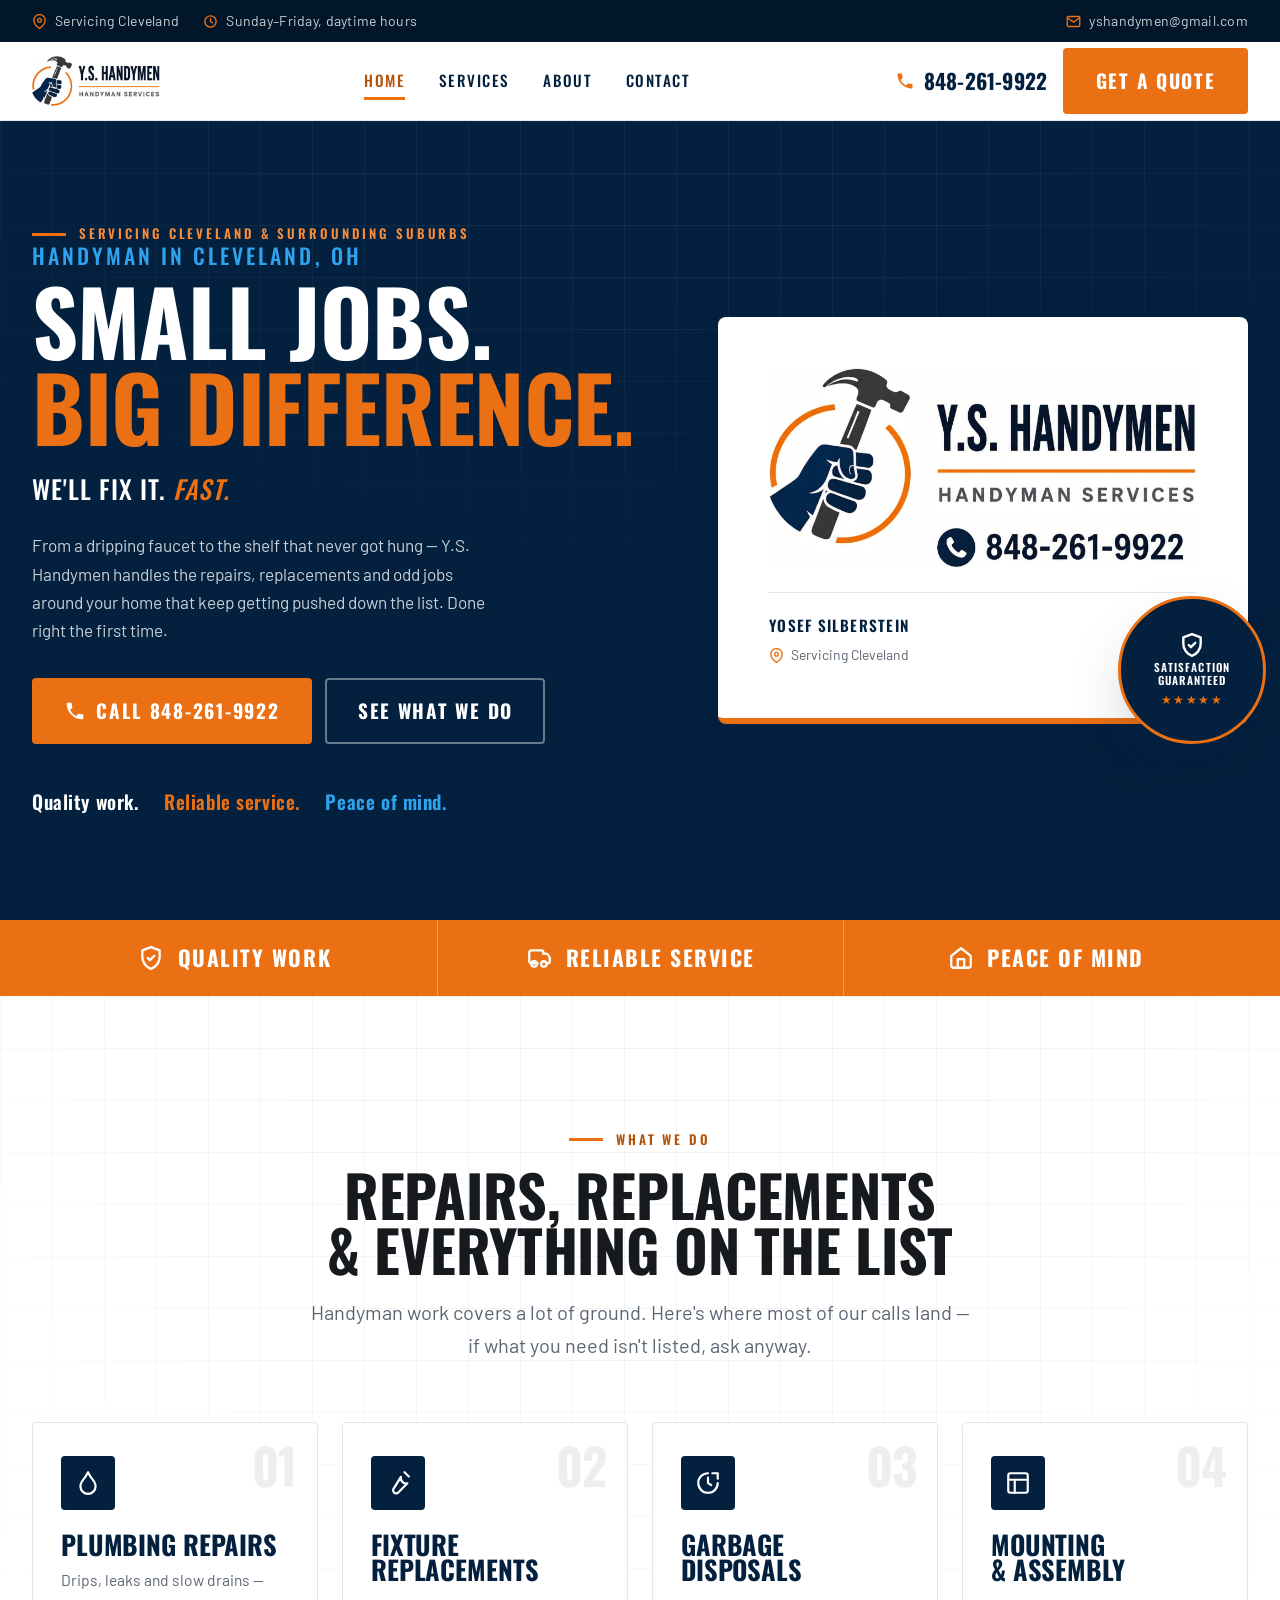
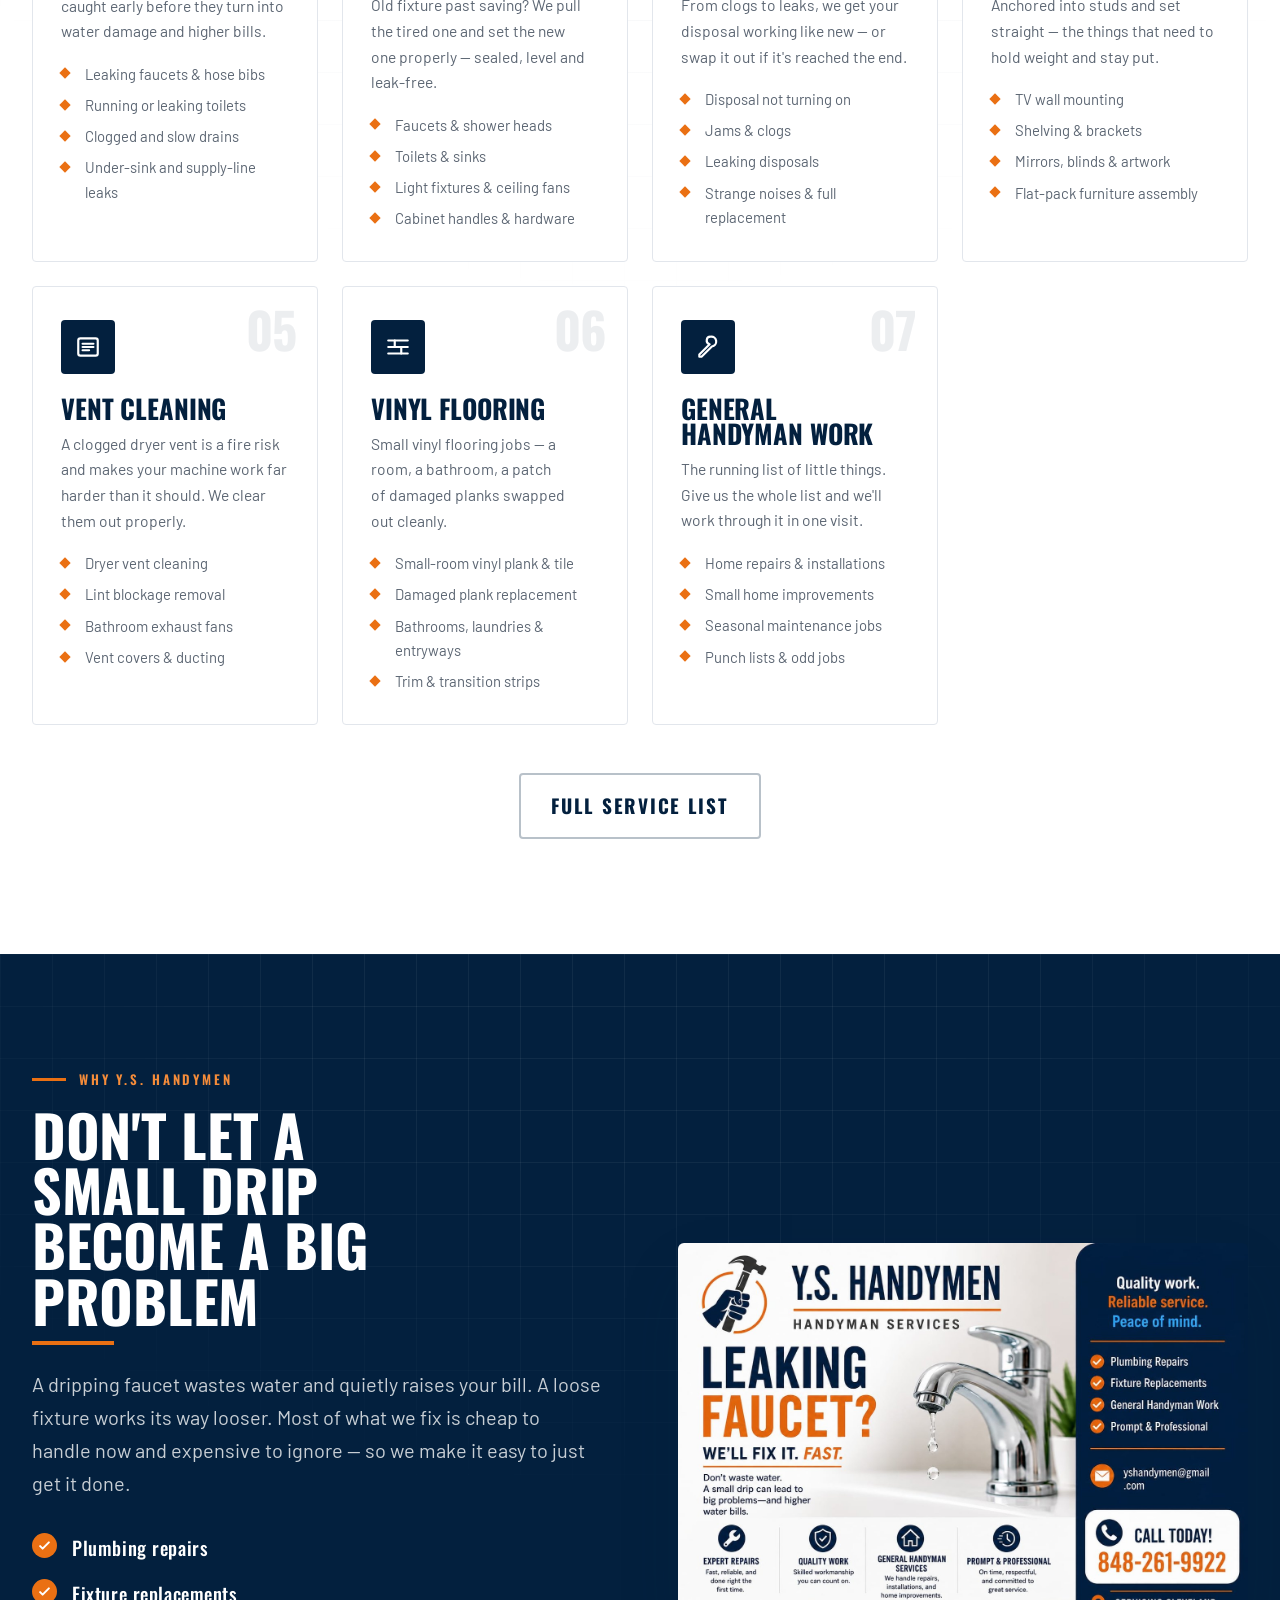
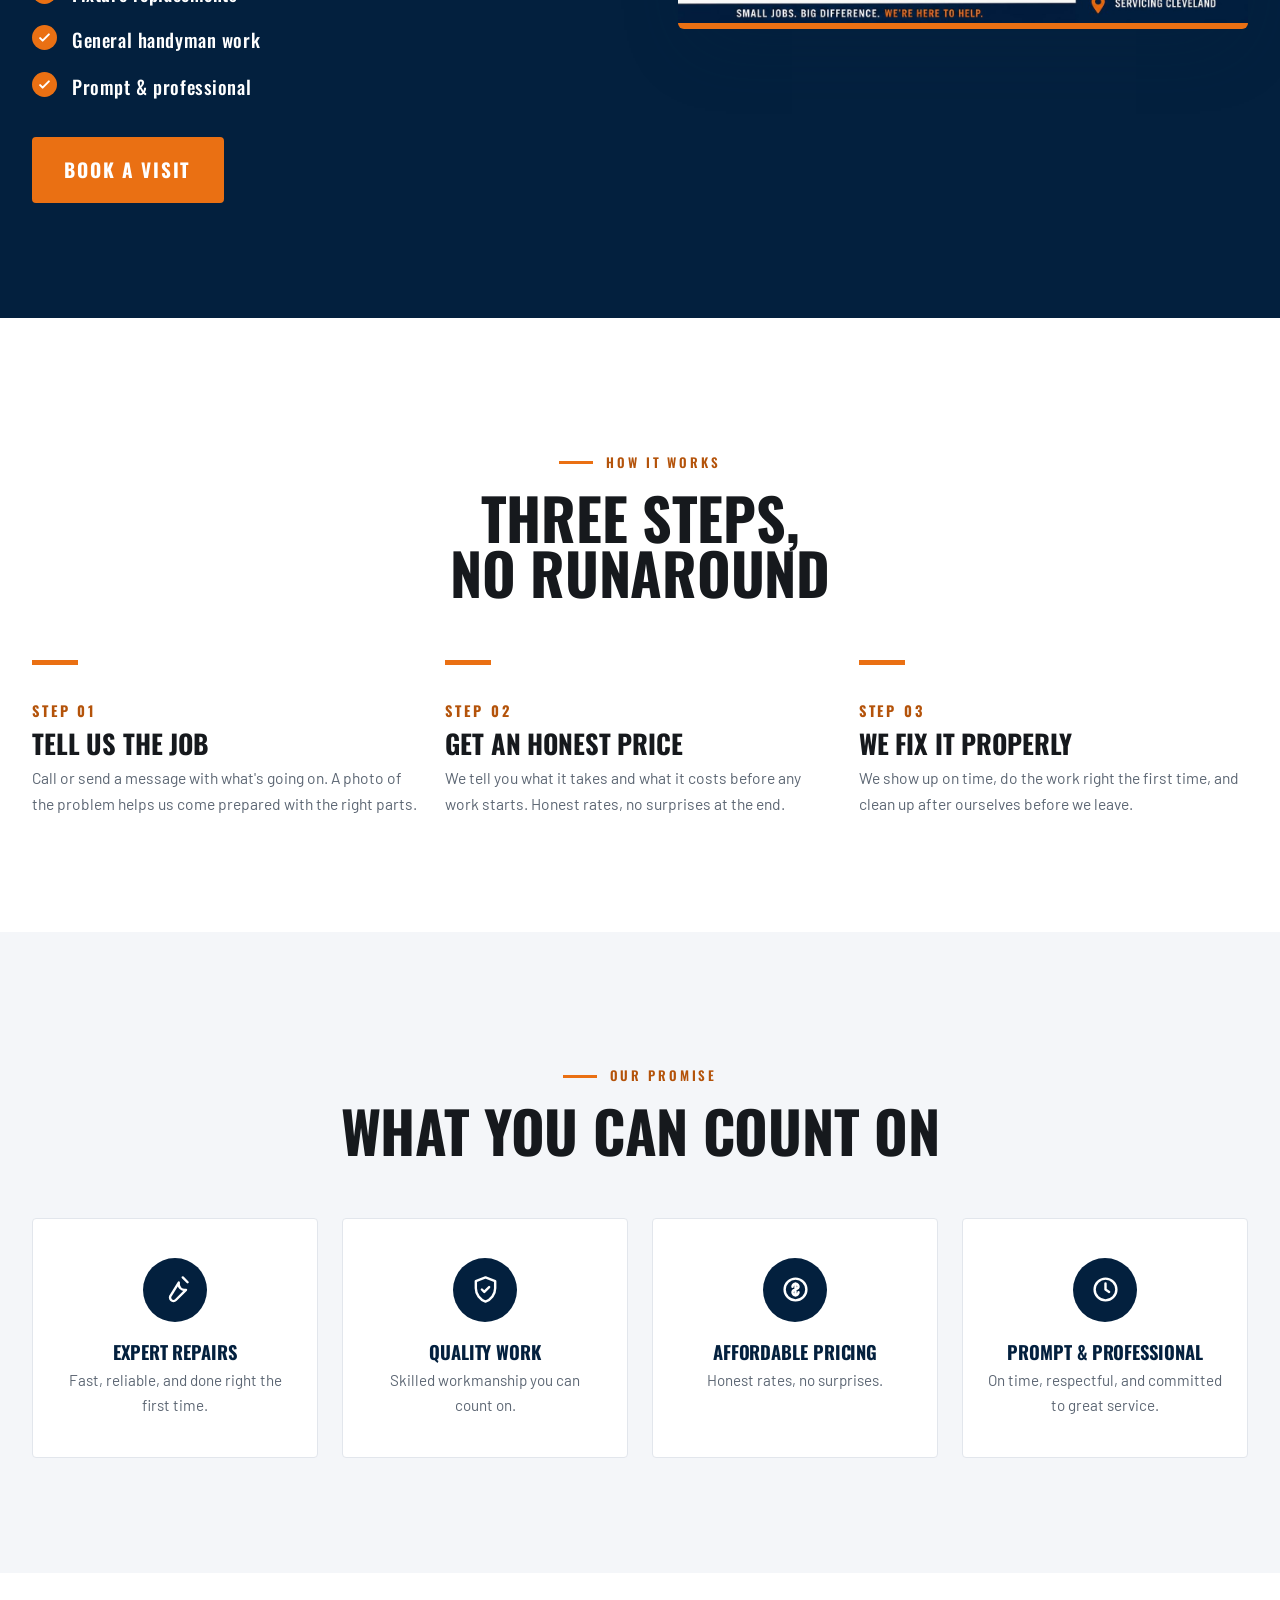
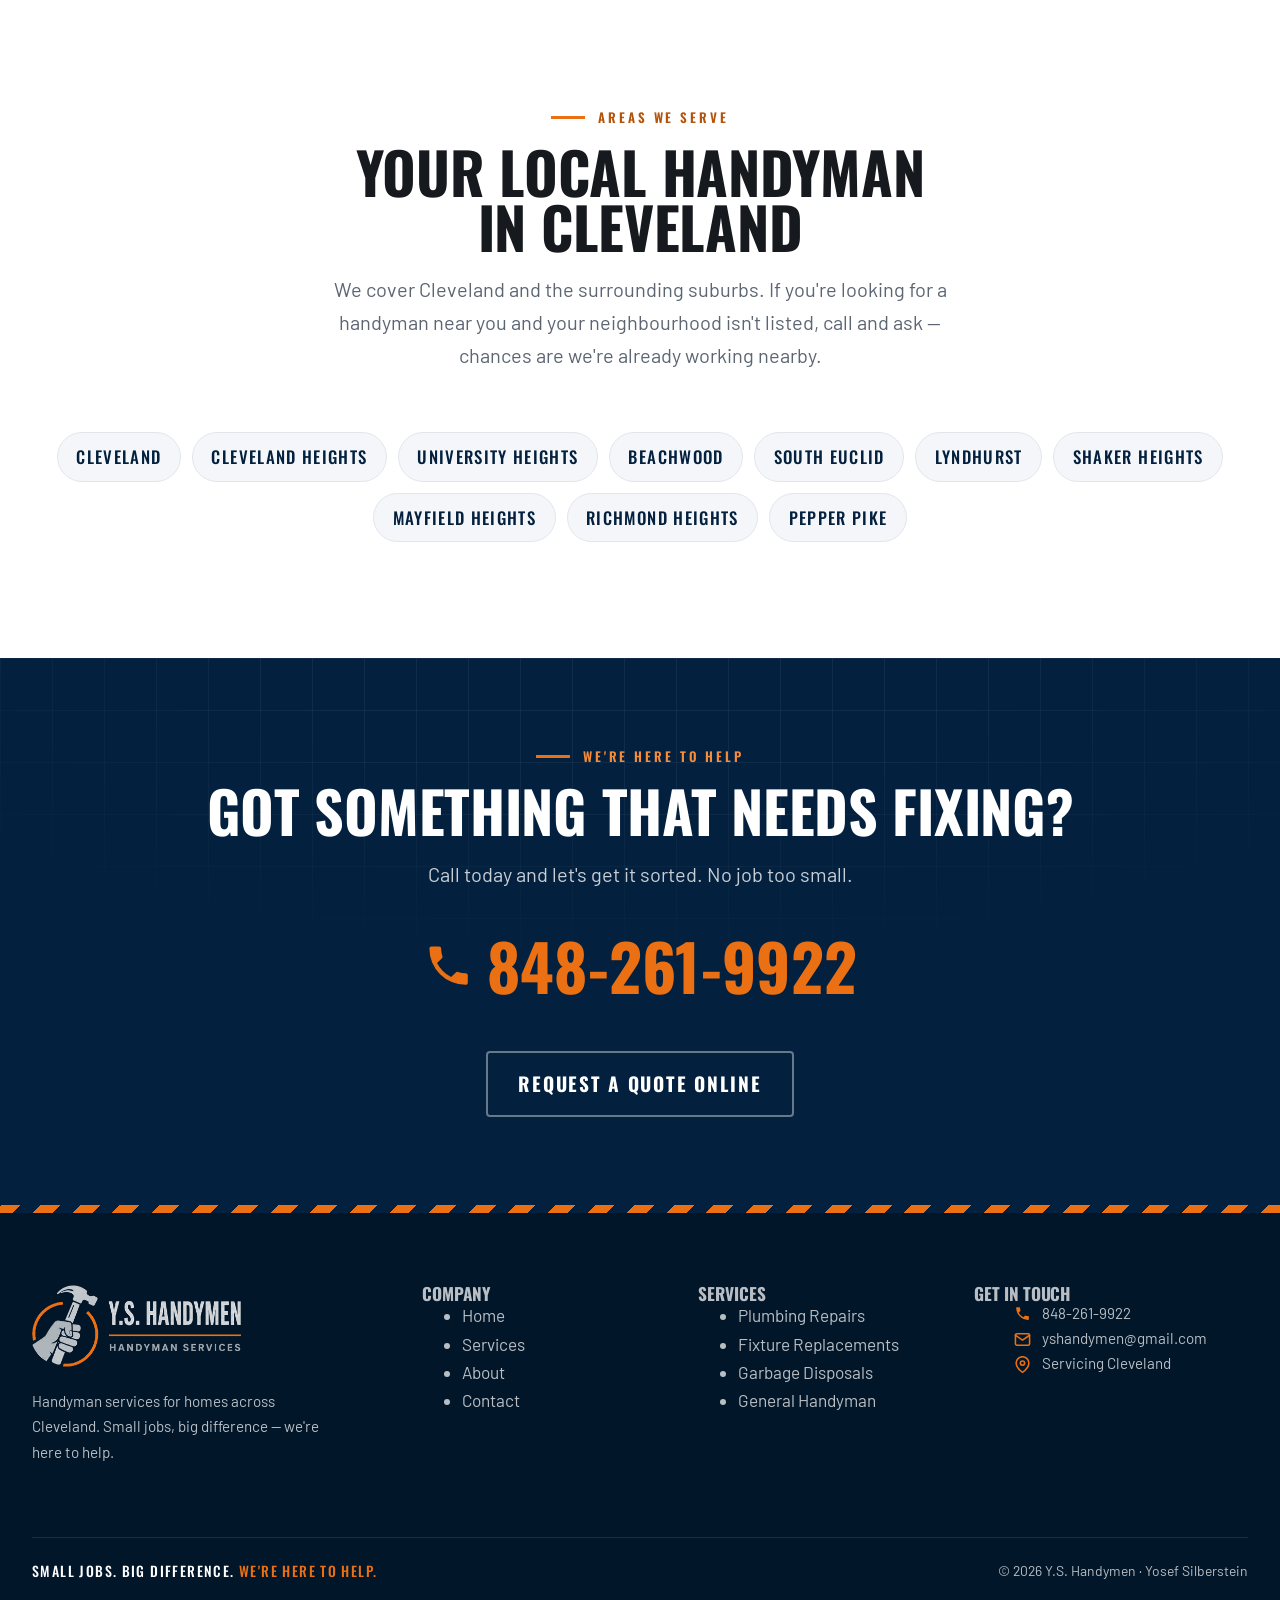
==== index.html @ 16a69f92 "Fix contrast and overflow bugs, add SEO, rework services Three rendering bugs were shipping. The her" ====
<!DOCTYPE html>
<html lang="en">
<head>
<meta charset="utf-8">
<meta name="viewport" content="width=device-width, initial-scale=1">
<title>Handyman in Cleveland, OH | Y.S. Handymen — Call 848-261-9922</title>
<meta name="description" content="Reliable handyman in Cleveland, OH. Plumbing repairs, fixture replacements, garbage disposals, vent cleaning and vinyl flooring. Small jobs welcome — call 848-261-9922 for an honest quote.">
<meta name="keywords" content="handyman Cleveland, handyman near me, Cleveland handyman services, plumbing repair Cleveland, dryer vent cleaning Cleveland, vinyl flooring Cleveland, garbage disposal repair Cleveland, home repairs Cleveland OH">
<meta name="author" content="Y.S. Handymen">
<meta name="robots" content="index, follow, max-image-preview:large">
<meta name="theme-color" content="#03203E">

<meta name="geo.region" content="US-OH">
<meta name="geo.placename" content="Cleveland, OH">
<meta name="geo.position" content="41.4993;-81.6944">
<meta name="ICBM" content="41.4993, -81.6944">

<link rel="canonical" href="https://yshandyman.pages.dev/">
<link rel="icon" href="assets/favicon-64.png" sizes="64x64">
<link rel="apple-touch-icon" href="assets/favicon.png">

<meta property="og:type" content="website">
<meta property="og:site_name" content="Y.S. Handymen">
<meta property="og:locale" content="en_US">
<meta property="og:url" content="https://yshandyman.pages.dev/">
<meta property="og:title" content="Handyman in Cleveland, OH — Y.S. Handymen">
<meta property="og:description" content="Reliable handyman in Cleveland, OH. Plumbing repairs, fixture replacements, garbage disposals, vent cleaning and vinyl flooring. Small jobs welcome — call 848-261-9922 for an honest quote.">
<meta property="og:image" content="https://yshandyman.pages.dev/assets/logo.png">
<meta name="twitter:card" content="summary_large_image">
<meta name="twitter:title" content="Handyman in Cleveland, OH — Y.S. Handymen">
<meta name="twitter:description" content="Reliable handyman in Cleveland, OH. Plumbing repairs, fixture replacements, garbage disposals, vent cleaning and vinyl flooring. Small jobs welcome — call 848-261-9922 for an honest quote.">
<meta name="twitter:image" content="https://yshandyman.pages.dev/assets/logo.png">

<link rel="preconnect" href="https://fonts.googleapis.com">
<link rel="preconnect" href="https://fonts.gstatic.com" crossorigin>
<link href="https://fonts.googleapis.com/css2?family=Oswald:wght@400;500;600;700&family=Barlow:ital,wght@0,400;0,500;0,600;1,400&display=swap" rel="stylesheet">
<link rel="stylesheet" href="css/styles.css">

<script type="application/ld+json">
{
  "@context": "https://schema.org",
  "@graph": [
    {
      "@type": [
        "HomeAndConstructionBusiness",
        "LocalBusiness"
      ],
      "@id": "https://yshandyman.pages.dev/#business",
      "name": "Y.S. Handymen",
      "alternateName": "YS Handymen",
      "description": "Handyman services in Cleveland, OH. Plumbing repairs, fixture replacements, garbage disposals, vent cleaning, vinyl flooring and general home repairs.",
      "url": "https://yshandyman.pages.dev/",
      "telephone": "+1-848-261-9922",
      "email": "yshandymen@gmail.com",
      "image": "https://yshandyman.pages.dev/assets/logo.png",
      "logo": "https://yshandyman.pages.dev/assets/logo.png",
      "priceRange": "$$",
      "slogan": "Quality work. Reliable service. Peace of mind.",
      "founder": {
        "@type": "Person",
        "name": "Yosef Silberstein"
      },
      "address": {
        "@type": "PostalAddress",
        "addressLocality": "Cleveland",
        "addressRegion": "OH",
        "addressCountry": "US"
      },
      "geo": {
        "@type": "GeoCoordinates",
        "latitude": "41.4993",
        "longitude": "-81.6944"
      },
      "areaServed": [
        {
          "@type": "City",
          "name": "Cleveland"
        },
        {
          "@type": "City",
          "name": "Cleveland Heights"
        },
        {
          "@type": "City",
          "name": "University Heights"
        },
        {
          "@type": "City",
          "name": "Beachwood"
        },
        {
          "@type": "City",
          "name": "South Euclid"
        },
        {
          "@type": "City",
          "name": "Lyndhurst"
        },
        {
          "@type": "City",
          "name": "Shaker Heights"
        },
        {
          "@type": "City",
          "name": "Mayfield Heights"
        },
        {
          "@type": "City",
          "name": "Richmond Heights"
        },
        {
          "@type": "City",
          "name": "Pepper Pike"
        }
      ],
      "knowsAbout": [
        "Plumbing Repairs",
        "Fixture Replacements",
        "Garbage Disposal Repair",
        "Mounting & Assembly",
        "Vent Cleaning",
        "Vinyl Flooring",
        "General Handyman Work"
      ],
      "openingHoursSpecification": [
        {
          "@type": "OpeningHoursSpecification",
          "dayOfWeek": [
            "Sunday",
            "Monday",
            "Tuesday",
            "Wednesday",
            "Thursday",
            "Friday"
          ],
          "opens": "08:00",
          "closes": "17:00"
        }
      ],
      "hasOfferCatalog": {
        "@type": "OfferCatalog",
        "name": "Handyman Services",
        "itemListElement": [
          {
            "@type": "Offer",
            "itemOffered": {
              "@type": "Service",
              "name": "Plumbing Repairs",
              "description": "Leaking faucets, hose bibs, running toilets, clogged drains and supply-line leaks.",
              "serviceType": "Plumbing Repairs",
              "provider": {
                "@id": "https://yshandyman.pages.dev/#business"
              },
              "areaServed": {
                "@type": "City",
                "name": "Cleveland"
              }
            }
          },
          {
            "@type": "Offer",
            "itemOffered": {
              "@type": "Service",
              "name": "Fixture Replacements",
              "description": "Faucets, shower heads, toilets, sinks, light fixtures and ceiling fans.",
              "serviceType": "Fixture Replacements",
              "provider": {
                "@id": "https://yshandyman.pages.dev/#business"
              },
              "areaServed": {
                "@type": "City",
                "name": "Cleveland"
              }
            }
          },
          {
            "@type": "Offer",
            "itemOffered": {
              "@type": "Service",
              "name": "Garbage Disposal Repair",
              "description": "Jams, clogs, leaks, disposals not turning on, and full replacement.",
              "serviceType": "Garbage Disposal Repair",
              "provider": {
                "@id": "https://yshandyman.pages.dev/#business"
              },
              "areaServed": {
                "@type": "City",
                "name": "Cleveland"
              }
            }
          },
          {
            "@type": "Offer",
            "itemOffered": {
              "@type": "Service",
              "name": "Mounting & Assembly",
              "description": "TV wall mounting, shelving, mirrors, blinds and flat-pack furniture assembly.",
              "serviceType": "Mounting & Assembly",
              "provider": {
                "@id": "https://yshandyman.pages.dev/#business"
              },
              "areaServed": {
                "@type": "City",
                "name": "Cleveland"
              }
            }
          },
          {
            "@type": "Offer",
            "itemOffered": {
              "@type": "Service",
              "name": "Vent Cleaning",
              "description": "Dryer vent cleaning, lint blockage removal and bathroom exhaust fans.",
              "serviceType": "Vent Cleaning",
              "provider": {
                "@id": "https://yshandyman.pages.dev/#business"
              },
              "areaServed": {
                "@type": "City",
                "name": "Cleveland"
              }
            }
          },
          {
            "@type": "Offer",
            "itemOffered": {
              "@type": "Service",
              "name": "Vinyl Flooring",
              "description": "Small-room vinyl plank and tile, damaged plank replacement, trim and transitions.",
              "serviceType": "Vinyl Flooring",
              "provider": {
                "@id": "https://yshandyman.pages.dev/#business"
              },
              "areaServed": {
                "@type": "City",
                "name": "Cleveland"
              }
            }
          },
          {
            "@type": "Offer",
            "itemOffered": {
              "@type": "Service",
              "name": "General Handyman Work",
              "description": "Home repairs, installations, small improvements and seasonal maintenance.",
              "serviceType": "General Handyman Work",
              "provider": {
                "@id": "https://yshandyman.pages.dev/#business"
              },
              "areaServed": {
                "@type": "City",
                "name": "Cleveland"
              }
            }
          }
        ]
      }
    },
    {
      "@type": "WebSite",
      "@id": "https://yshandyman.pages.dev/#website",
      "url": "https://yshandyman.pages.dev/",
      "name": "Y.S. Handymen",
      "publisher": {
        "@id": "https://yshandyman.pages.dev/#business"
      }
    },
    {
      "@type": "WebPage",
      "@id": "https://yshandyman.pages.dev/#webpage",
      "url": "https://yshandyman.pages.dev/",
      "name": "Handyman in Cleveland, OH | Y.S. Handymen",
      "isPartOf": {
        "@id": "https://yshandyman.pages.dev/#website"
      },
      "about": {
        "@id": "https://yshandyman.pages.dev/#business"
      }
    }
  ]
}
</script>
</head>
<body>

<!-- ============================================ top bar -->
<div class="topbar">
  <div class="shell topbar__in">
    <div class="topbar__set">
      <span class="topbar__item">
        <svg viewBox="0 0 24 24" fill="none" stroke="currentColor" stroke-width="2.2" stroke-linecap="round" stroke-linejoin="round"><path d="M21 10c0 7-9 13-9 13s-9-6-9-13a9 9 0 0 1 18 0Z"/><circle cx="12" cy="10" r="3"/></svg>
        Servicing Cleveland
      </span>
      <span class="topbar__item topbar__set--meta">
        <svg viewBox="0 0 24 24" fill="none" stroke="currentColor" stroke-width="2.2" stroke-linecap="round" stroke-linejoin="round"><circle cx="12" cy="12" r="9"/><path d="M12 7v5l3 2"/></svg>
        Sunday–Friday, daytime hours
      </span>
    </div>
    <div class="topbar__set">
      <a class="topbar__item" href="mailto:yshandymen@gmail.com">
        <svg viewBox="0 0 24 24" fill="none" stroke="currentColor" stroke-width="2.2" stroke-linecap="round" stroke-linejoin="round"><rect x="2" y="4" width="20" height="16" rx="2"/><path d="m22 6-10 7L2 6"/></svg>
        yshandymen@gmail.com
      </a>
    </div>
  </div>
</div>

<!-- ============================================ header -->
<header class="site-header">
  <div class="shell nav">
    <a class="brand" href="index.html" aria-label="Y.S. Handymen — home">
      <img src="assets/logo-compact.png" alt="Y.S. Handymen — Handyman Services" width="816" height="320">
    </a>

    <nav class="nav__links" aria-label="Main">
      <a class="nav__link" href="index.html" aria-current="page">Home</a>
      <a class="nav__link" href="services.html">Services</a>
      <a class="nav__link" href="about.html">About</a>
      <a class="nav__link" href="contact.html">Contact</a>
    </nav>

    <div class="nav__cta">
      <a class="nav__phone" href="tel:+18482619922">
        <svg viewBox="0 0 24 24" fill="currentColor"><path d="M6.6 10.8a15.1 15.1 0 0 0 6.6 6.6l2.2-2.2c.3-.3.7-.4 1-.2 1.2.4 2.4.6 3.6.6.6 0 1 .4 1 1V20c0 .6-.4 1-1 1A17 17 0 0 1 3 4c0-.6.4-1 1-1h3.5c.6 0 1 .4 1 1 0 1.3.2 2.5.6 3.6.1.4 0 .8-.2 1l-2.3 2.2Z"/></svg>
        848-261-9922
      </a>
      <a class="btn" href="contact.html">Get a Quote</a>
      <button class="burger" aria-label="Open menu" aria-expanded="false" aria-controls="drawer">
        <span></span><span></span><span></span>
      </button>
    </div>
  </div>
</header>

<div class="scrim"></div>
<nav class="drawer" id="drawer" aria-label="Mobile">
  <a href="index.html" aria-current="page">Home</a>
  <a href="services.html">Services</a>
  <a href="about.html">About</a>
  <a href="contact.html">Contact</a>
  <a class="btn" href="tel:+18482619922">Call 848-261-9922</a>
</nav>

<main>

<!-- ============================================ hero -->
<section class="hero blueprint">
  <div class="shell hero__in">
    <div>
      <p class="eyebrow anim a1">Servicing Cleveland &amp; Surrounding Suburbs</p>
      <h1 class="anim a2">
        <span class="hero__kicker">Handyman in Cleveland, OH</span>
        Small jobs.
        <span class="accent">Big difference.</span>
      </h1>
      <p class="hero__sub anim a3">We'll fix it. <em>Fast.</em></p>
      <p class="hero__lede anim a4">
        From a dripping faucet to the shelf that never got hung — Y.S. Handymen handles
        the repairs, replacements and odd jobs around your home that keep getting pushed
        down the list. Done right the first time.
      </p>

      <div class="btn-row anim a5">
        <a class="btn" href="tel:+18482619922">
          <svg viewBox="0 0 24 24" fill="currentColor"><path d="M6.6 10.8a15.1 15.1 0 0 0 6.6 6.6l2.2-2.2c.3-.3.7-.4 1-.2 1.2.4 2.4.6 3.6.6.6 0 1 .4 1 1V20c0 .6-.4 1-1 1A17 17 0 0 1 3 4c0-.6.4-1 1-1h3.5c.6 0 1 .4 1 1 0 1.3.2 2.5.6 3.6.1.4 0 .8-.2 1l-2.3 2.2Z"/></svg>
          Call 848-261-9922
        </a>
        <a class="btn btn--ghost" href="services.html">See What We Do</a>
      </div>

      <div class="triad anim a6">
        <span>Quality work.</span>
        <span>Reliable service.</span>
        <span>Peace of mind.</span>
      </div>
    </div>

    <div class="hero__media anim a3">
      <div class="hero__plate">
        <img src="assets/logo.png" alt="Y.S. Handymen logo — a hand gripping a hammer" width="1551" height="726">
        <div class="plate-caption">
          <span class="who">Yosef Silberstein</span>
          <span class="where">
            <svg viewBox="0 0 24 24" fill="none" stroke="currentColor" stroke-width="2.2" stroke-linecap="round" stroke-linejoin="round"><path d="M21 10c0 7-9 13-9 13s-9-6-9-13a9 9 0 0 1 18 0Z"/><circle cx="12" cy="10" r="3"/></svg>
            Servicing Cleveland
          </span>
        </div>
        <div class="badge-guarantee">
          <svg viewBox="0 0 24 24" fill="none" stroke="currentColor" stroke-width="2.2" stroke-linecap="round" stroke-linejoin="round"><path d="M12 2 4 5v6c0 5 3.4 9.4 8 11 4.6-1.6 8-6 8-11V5l-8-3Z"/><path d="m9 12 2 2 4-4"/></svg>
          <b>Satisfaction<br>Guaranteed</b>
          <span class="stars">★★★★★</span>
        </div>
      </div>
    </div>
  </div>
</section>

<!-- ============================================ trust strip -->
<section class="trust">
  <div class="shell trust__in">
    <div class="trust__item">
      <svg viewBox="0 0 24 24" fill="none" stroke="currentColor" stroke-width="2.1" stroke-linecap="round" stroke-linejoin="round"><path d="M12 2 4 5v6c0 5 3.4 9.4 8 11 4.6-1.6 8-6 8-11V5l-8-3Z"/><path d="m9 12 2 2 4-4"/></svg>
      <b>Quality Work</b>
    </div>
    <div class="trust__item">
      <svg viewBox="0 0 24 24" fill="none" stroke="currentColor" stroke-width="2.1" stroke-linecap="round" stroke-linejoin="round"><path d="M11 17H5a2 2 0 0 1-2-2V7a2 2 0 0 1 2-2h9a2 2 0 0 1 2 2v1"/><path d="M16 8h2.6a2 2 0 0 1 1.7 1l1.4 2.3a2 2 0 0 1 .3 1V15a2 2 0 0 1-2 2h-1"/><circle cx="7.5" cy="17.5" r="2.5"/><circle cx="16.5" cy="17.5" r="2.5"/></svg>
      <b>Reliable Service</b>
    </div>
    <div class="trust__item">
      <svg viewBox="0 0 24 24" fill="none" stroke="currentColor" stroke-width="2.1" stroke-linecap="round" stroke-linejoin="round"><path d="m3 10 9-7 9 7v9a2 2 0 0 1-2 2H5a2 2 0 0 1-2-2Z"/><path d="M9 21v-8h6v8"/></svg>
      <b>Peace of Mind</b>
    </div>
  </div>
</section>

<!-- ============================================ services -->
<section class="section blueprint blueprint--light">
  <div class="shell">
    <div class="sec-head center reveal">
      <p class="eyebrow eyebrow--center">What We Do</p>
      <h2>Repairs, replacements<br>&amp; everything on the list</h2>
      <p class="lead">
        Handyman work covers a lot of ground. Here's where most of our calls land —
        if what you need isn't listed, ask anyway.
      </p>
    </div>

    <div class="grid-svc">
      <article class="svc reveal">
        <span class="svc__num">01</span>
        <div class="svc__ico">
          <svg viewBox="0 0 24 24" fill="none" stroke="currentColor" stroke-width="2" stroke-linecap="round" stroke-linejoin="round"><path d="M12 22a7 7 0 0 0 7-7c0-2-1-3.9-3-6.5S12.5 3 12 2c-.5 1-2 3.9-4 6.5S5 13 5 15a7 7 0 0 0 7 7Z"/></svg>
        </div>
        <h3>Plumbing Repairs</h3>
        <p>Drips, leaks and slow drains — caught early before they turn into water damage and higher bills.</p>
        <ul class="svc__list">
          <li>Leaking faucets &amp; hose bibs</li>
          <li>Running or leaking toilets</li>
          <li>Clogged and slow drains</li>
          <li>Under-sink and supply-line leaks</li>
        </ul>
      </article>

      <article class="svc reveal d1">
        <span class="svc__num">02</span>
        <div class="svc__ico">
          <svg viewBox="0 0 24 24" fill="none" stroke="currentColor" stroke-width="2" stroke-linecap="round" stroke-linejoin="round"><path d="M14.7 6.3a5 5 0 0 0 6 6l-8.4 8.4a2.8 2.8 0 0 1-4-4Z"/><path d="m18 2 4 4"/></svg>
        </div>
        <h3>Fixture Replacements</h3>
        <p>Old fixture past saving? We pull the tired one and set the new one properly — sealed, level and leak-free.</p>
        <ul class="svc__list">
          <li>Faucets &amp; shower heads</li>
          <li>Toilets &amp; sinks</li>
          <li>Light fixtures &amp; ceiling fans</li>
          <li>Cabinet handles &amp; hardware</li>
        </ul>
      </article>

      <article class="svc reveal d2">
        <span class="svc__num">03</span>
        <div class="svc__ico">
          <svg viewBox="0 0 24 24" fill="none" stroke="currentColor" stroke-width="2" stroke-linecap="round" stroke-linejoin="round"><path d="M12 3a9 9 0 1 0 9 9"/><path d="M12 7v5l3 2"/><path d="M16 3h5v5"/></svg>
        </div>
        <h3>Garbage Disposals</h3>
        <p>From clogs to leaks, we get your disposal working like new — or swap it out if it's reached the end.</p>
        <ul class="svc__list">
          <li>Disposal not turning on</li>
          <li>Jams &amp; clogs</li>
          <li>Leaking disposals</li>
          <li>Strange noises &amp; full replacement</li>
        </ul>
      </article>

      <article class="svc reveal d1">
        <span class="svc__num">04</span>
        <div class="svc__ico">
          <svg viewBox="0 0 24 24" fill="none" stroke="currentColor" stroke-width="2" stroke-linecap="round" stroke-linejoin="round"><rect x="3" y="3" width="18" height="18" rx="2"/><path d="M3 9h18M9 21V9"/></svg>
        </div>
        <h3>Mounting &amp; Assembly</h3>
        <p>Anchored into studs and set straight — the things that need to hold weight and stay put.</p>
        <ul class="svc__list">
          <li>TV wall mounting</li>
          <li>Shelving &amp; brackets</li>
          <li>Mirrors, blinds &amp; artwork</li>
          <li>Flat-pack furniture assembly</li>
        </ul>
      </article>

      <article class="svc reveal">
        <span class="svc__num">05</span>
        <div class="svc__ico">
          <svg viewBox="0 0 24 24" fill="none" stroke="currentColor" stroke-width="2" stroke-linecap="round" stroke-linejoin="round"><rect x="3" y="4" width="18" height="16" rx="2"/><path d="M7 9h10M7 12h10M7 15h6"/></svg>
        </div>
        <h3>Vent Cleaning</h3>
        <p>A clogged dryer vent is a fire risk and makes your machine work far harder than it should. We clear them out properly.</p>
        <ul class="svc__list">
          <li>Dryer vent cleaning</li>
          <li>Lint blockage removal</li>
          <li>Bathroom exhaust fans</li>
          <li>Vent covers &amp; ducting</li>
        </ul>
      </article>

      <article class="svc reveal">
        <span class="svc__num">06</span>
        <div class="svc__ico">
          <svg viewBox="0 0 24 24" fill="none" stroke="currentColor" stroke-width="2" stroke-linecap="round" stroke-linejoin="round"><path d="M3 6h18M3 12h18M3 18h18"/><path d="M9 6v6M15 12v6"/></svg>
        </div>
        <h3>Vinyl Flooring</h3>
        <p>Small vinyl flooring jobs — a room, a bathroom, a patch of damaged planks swapped out cleanly.</p>
        <ul class="svc__list">
          <li>Small-room vinyl plank &amp; tile</li>
          <li>Damaged plank replacement</li>
          <li>Bathrooms, laundries &amp; entryways</li>
          <li>Trim &amp; transition strips</li>
        </ul>
      </article>

      <article class="svc reveal d2">
        <span class="svc__num">07</span>
        <div class="svc__ico">
          <svg viewBox="0 0 24 24" fill="none" stroke="currentColor" stroke-width="2" stroke-linecap="round" stroke-linejoin="round"><path d="M14.5 2.5a3.5 3.5 0 0 0-1 6.9L4 19v2h2l9.6-9.5a3.5 3.5 0 1 0-1.1-9Z"/></svg>
        </div>
        <h3>General Handyman Work</h3>
        <p>The running list of little things. Give us the whole list and we'll work through it in one visit.</p>
        <ul class="svc__list">
          <li>Home repairs &amp; installations</li>
          <li>Small home improvements</li>
          <li>Seasonal maintenance jobs</li>
          <li>Punch lists &amp; odd jobs</li>
        </ul>
      </article>
    </div>

    <div class="btn-row center reveal" style="margin-top: 3rem;">
      <a class="btn btn--ghost" href="services.html">Full Service List</a>
    </div>
  </div>
</section>

<!-- ============================================ why / checklist -->
<section class="section on-navy blueprint">
  <div class="shell split">
    <div class="reveal">
      <p class="eyebrow">Why Y.S. Handymen</p>
      <h2 class="rule-under" style="color:#fff; margin-top:1rem;">Don't let a small drip<br>become a big problem</h2>
      <p class="lead" style="margin-top:1.4rem;">
        A dripping faucet wastes water and quietly raises your bill. A loose fixture
        works its way looser. Most of what we fix is cheap to handle now and expensive
        to ignore — so we make it easy to just get it done.
      </p>
      <ul class="check" style="margin-top:2rem;">
        <li>
          <svg viewBox="0 0 24 24" fill="none" stroke="currentColor" stroke-width="3.2" stroke-linecap="round" stroke-linejoin="round"><path d="m5 13 4 4L19 7"/></svg>
          Plumbing repairs
        </li>
        <li>
          <svg viewBox="0 0 24 24" fill="none" stroke="currentColor" stroke-width="3.2" stroke-linecap="round" stroke-linejoin="round"><path d="m5 13 4 4L19 7"/></svg>
          Fixture replacements
        </li>
        <li>
          <svg viewBox="0 0 24 24" fill="none" stroke="currentColor" stroke-width="3.2" stroke-linecap="round" stroke-linejoin="round"><path d="m5 13 4 4L19 7"/></svg>
          General handyman work
        </li>
        <li>
          <svg viewBox="0 0 24 24" fill="none" stroke="currentColor" stroke-width="3.2" stroke-linecap="round" stroke-linejoin="round"><path d="m5 13 4 4L19 7"/></svg>
          Prompt &amp; professional
        </li>
      </ul>
      <div class="btn-row" style="margin-top:2.2rem;">
        <a class="btn" href="contact.html">Book a Visit</a>
      </div>
    </div>

    <div class="figure-frame reveal d2">
      <img src="assets/flyer-faucet.jpg" alt="Y.S. Handymen — leaking faucet repair service" width="1400" height="933" loading="lazy">
    </div>
  </div>
</section>

<!-- ============================================ how it works -->
<section class="section">
  <div class="shell">
    <div class="sec-head center reveal">
      <p class="eyebrow eyebrow--center">How It Works</p>
      <h2>Three steps, no runaround</h2>
    </div>

    <div class="steps">
      <div class="step reveal">
        <span class="step__n">STEP 01</span>
        <h3>Tell us the job</h3>
        <p>Call or send a message with what's going on. A photo of the problem helps us come prepared with the right parts.</p>
      </div>
      <div class="step reveal d1">
        <span class="step__n">STEP 02</span>
        <h3>Get an honest price</h3>
        <p>We tell you what it takes and what it costs before any work starts. Honest rates, no surprises at the end.</p>
      </div>
      <div class="step reveal d2">
        <span class="step__n">STEP 03</span>
        <h3>We fix it properly</h3>
        <p>We show up on time, do the work right the first time, and clean up after ourselves before we leave.</p>
      </div>
    </div>
  </div>
</section>

<!-- ============================================ values -->
<section class="section on-paper-2">
  <div class="shell">
    <div class="sec-head center reveal">
      <p class="eyebrow eyebrow--center">Our Promise</p>
      <h2>What you can count on</h2>
    </div>

    <div class="values">
      <div class="value reveal">
        <div class="value__ico">
          <svg viewBox="0 0 24 24" fill="none" stroke="currentColor" stroke-width="2" stroke-linecap="round" stroke-linejoin="round"><path d="M14.7 6.3a5 5 0 0 0 6 6l-8.4 8.4a2.8 2.8 0 0 1-4-4Z"/><path d="m18 2 4 4"/></svg>
        </div>
        <h3>Expert Repairs</h3>
        <p>Fast, reliable, and done right the first time.</p>
      </div>
      <div class="value reveal d1">
        <div class="value__ico">
          <svg viewBox="0 0 24 24" fill="none" stroke="currentColor" stroke-width="2" stroke-linecap="round" stroke-linejoin="round"><path d="M12 2 4 5v6c0 5 3.4 9.4 8 11 4.6-1.6 8-6 8-11V5l-8-3Z"/><path d="m9 12 2 2 4-4"/></svg>
        </div>
        <h3>Quality Work</h3>
        <p>Skilled workmanship you can count on.</p>
      </div>
      <div class="value reveal d2">
        <div class="value__ico">
          <svg viewBox="0 0 24 24" fill="none" stroke="currentColor" stroke-width="2" stroke-linecap="round" stroke-linejoin="round"><circle cx="12" cy="12" r="9"/><path d="M12 7v10M9.5 9.8a2.5 2.5 0 0 1 5 0c0 2.7-5 1.6-5 4.4a2.5 2.5 0 0 0 5 0"/></svg>
        </div>
        <h3>Affordable Pricing</h3>
        <p>Honest rates, no surprises.</p>
      </div>
      <div class="value reveal d3">
        <div class="value__ico">
          <svg viewBox="0 0 24 24" fill="none" stroke="currentColor" stroke-width="2" stroke-linecap="round" stroke-linejoin="round"><circle cx="12" cy="12" r="9"/><path d="M12 7v5l3 2"/></svg>
        </div>
        <h3>Prompt &amp; Professional</h3>
        <p>On time, respectful, and committed to great service.</p>
      </div>
    </div>
  </div>
</section>

<!-- ============================================ areas served -->
<section class="section">
  <div class="shell">
    <div class="sec-head center reveal">
      <p class="eyebrow eyebrow--center">Areas We Serve</p>
      <h2>Your local handyman in Cleveland</h2>
      <p class="lead">
        We cover Cleveland and the surrounding suburbs. If you're looking for a handyman
        near you and your neighbourhood isn't listed, call and ask — chances are we're
        already working nearby.
      </p>
    </div>

    <ul class="areas reveal d1">
      <li>Cleveland</li>
      <li>Cleveland Heights</li>
      <li>University Heights</li>
      <li>Beachwood</li>
      <li>South Euclid</li>
      <li>Lyndhurst</li>
      <li>Shaker Heights</li>
      <li>Mayfield Heights</li>
      <li>Richmond Heights</li>
      <li>Pepper Pike</li>
    </ul>
  </div>
</section>

<!-- ============================================ CTA -->
<section class="cta-band blueprint">
  <div class="shell cta-band__in">
    <p class="eyebrow eyebrow--center reveal">We're Here to Help</p>
    <h2 class="reveal" style="margin-top:1rem;">Got something that needs fixing?</h2>
    <p class="lead reveal d1" style="margin:1.2rem auto 0; max-width:52ch;">
      Call today and let's get it sorted. No job too small.
    </p>
    <a class="phone-xl reveal d2" href="tel:+18482619922">
      <svg viewBox="0 0 24 24" fill="currentColor"><path d="M6.6 10.8a15.1 15.1 0 0 0 6.6 6.6l2.2-2.2c.3-.3.7-.4 1-.2 1.2.4 2.4.6 3.6.6.6 0 1 .4 1 1V20c0 .6-.4 1-1 1A17 17 0 0 1 3 4c0-.6.4-1 1-1h3.5c.6 0 1 .4 1 1 0 1.3.2 2.5.6 3.6.1.4 0 .8-.2 1l-2.3 2.2Z"/></svg>
      848-261-9922
    </a>
    <div class="btn-row center reveal d3" style="margin-top:2rem;">
      <a class="btn btn--ghost" href="contact.html">Request a Quote Online</a>
    </div>
  </div>
</section>

</main>

<div class="stripe"></div>

<!-- ============================================ footer -->
<footer class="site-footer">
  <div class="shell footer__grid">
    <div>
      <img class="footer__logo" src="assets/logo-compact-white.png" alt="Y.S. Handymen" width="816" height="320">
      <p style="font-size:.95rem; max-width:34ch;">
        Handyman services for homes across Cleveland. Small jobs, big difference —
        we're here to help.
      </p>
    </div>

    <div>
      <h4>Company</h4>
      <ul>
        <li><a href="index.html">Home</a></li>
        <li><a href="services.html">Services</a></li>
        <li><a href="about.html">About</a></li>
        <li><a href="contact.html">Contact</a></li>
      </ul>
    </div>

    <div>
      <h4>Services</h4>
      <ul>
        <li><a href="services.html#plumbing">Plumbing Repairs</a></li>
        <li><a href="services.html#fixtures">Fixture Replacements</a></li>
        <li><a href="services.html#disposals">Garbage Disposals</a></li>
        <li><a href="services.html#general">General Handyman</a></li>
      </ul>
    </div>

    <div>
      <h4>Get In Touch</h4>
      <ul class="footer__contact">
        <li>
          <svg viewBox="0 0 24 24" fill="currentColor"><path d="M6.6 10.8a15.1 15.1 0 0 0 6.6 6.6l2.2-2.2c.3-.3.7-.4 1-.2 1.2.4 2.4.6 3.6.6.6 0 1 .4 1 1V20c0 .6-.4 1-1 1A17 17 0 0 1 3 4c0-.6.4-1 1-1h3.5c.6 0 1 .4 1 1 0 1.3.2 2.5.6 3.6.1.4 0 .8-.2 1l-2.3 2.2Z"/></svg>
          <a href="tel:+18482619922">848-261-9922</a>
        </li>
        <li>
          <svg viewBox="0 0 24 24" fill="none" stroke="currentColor" stroke-width="2.2" stroke-linecap="round" stroke-linejoin="round"><rect x="2" y="4" width="20" height="16" rx="2"/><path d="m22 6-10 7L2 6"/></svg>
          <a href="mailto:yshandymen@gmail.com">yshandymen@gmail.com</a>
        </li>
        <li>
          <svg viewBox="0 0 24 24" fill="none" stroke="currentColor" stroke-width="2.2" stroke-linecap="round" stroke-linejoin="round"><path d="M21 10c0 7-9 13-9 13s-9-6-9-13a9 9 0 0 1 18 0Z"/><circle cx="12" cy="10" r="3"/></svg>
          <span>Servicing Cleveland</span>
        </li>
      </ul>
    </div>
  </div>

  <div class="shell footer__bar">
    <span class="slogan">Small Jobs. Big Difference. <em>We're Here to Help.</em></span>
    <span>&copy; <span data-year>2026</span> Y.S. Handymen · Yosef Silberstein</span>
  </div>
</footer>

<!-- ============================================ mobile call bar -->
<div class="callbar">
  <a class="primary" href="tel:+18482619922">
    <svg viewBox="0 0 24 24" fill="currentColor"><path d="M6.6 10.8a15.1 15.1 0 0 0 6.6 6.6l2.2-2.2c.3-.3.7-.4 1-.2 1.2.4 2.4.6 3.6.6.6 0 1 .4 1 1V20c0 .6-.4 1-1 1A17 17 0 0 1 3 4c0-.6.4-1 1-1h3.5c.6 0 1 .4 1 1 0 1.3.2 2.5.6 3.6.1.4 0 .8-.2 1l-2.3 2.2Z"/></svg>
    Call Now
  </a>
  <a href="mailto:yshandymen@gmail.com">
    <svg viewBox="0 0 24 24" fill="none" stroke="currentColor" stroke-width="2.2" stroke-linecap="round" stroke-linejoin="round"><rect x="2" y="4" width="20" height="16" rx="2"/><path d="m22 6-10 7L2 6"/></svg>
    Email
  </a>
</div>

<script src="js/main.js"></script>
</body>
</html>
---- css/styles.css ----
/* ==========================================================================
   Y.S. Handymen — brand stylesheet
   Direction: "Blueprint & Steel" — industrial trade craft.
   Palette sampled directly from the logo, flyers and business card.
   ========================================================================== */

:root {
  /* Brand — sampled from source artwork */
  --navy:        #03203E;
  --navy-900:    #021629;
  --navy-800:    #052B52;
  --navy-700:    #0A3A6B;
  --orange:      #EA7013;
  --orange-600:  #CE5F0A;
  --orange-400:  #F58C3A;
  --sky:         #2FA3EE;
  /* Brand orange is only 3.08:1 on white — fine for fills, rules and icons, but it
     fails WCAG AA as small text. --orange-ink is the accessible text-only variant
     (5.0:1 on white, 4.7:1 on --paper-2). Never use it for large fills; never use
     plain --orange for small text on a light background. */
  --orange-ink:  #B4530A;

  /* Neutrals */
  --ink:         #16191D;
  --slate:       #5C6673;
  --mist:        #A7ACB7;
  --line:        #E2E6EC;
  --paper:       #FFFFFF;
  --paper-2:     #F4F6F9;

  /* Type */
  --display: "Oswald", "Arial Narrow", sans-serif;
  --body:    "Barlow", -apple-system, sans-serif;

  /* Rhythm */
  --gut:     clamp(1.25rem, 4vw, 2rem);
  --section: clamp(4rem, 9vw, 7.5rem);
  --shell:   1240px;
  --radius:  4px;

  --shadow-sm: 0 2px 8px rgba(3, 32, 62, .07);
  --shadow-md: 0 12px 32px -8px rgba(3, 32, 62, .16);
  --shadow-lg: 0 28px 64px -16px rgba(3, 32, 62, .28);

  --ease: cubic-bezier(.22, .61, .36, 1);
}

/* --------------------------------------------------------- reset */
*, *::before, *::after { box-sizing: border-box; }
* { margin: 0; }
html { -webkit-text-size-adjust: 100%; scroll-behavior: smooth; }
@media (prefers-reduced-motion: reduce) {
  html { scroll-behavior: auto; }
  *, *::before, *::after {
    animation-duration: .01ms !important;
    animation-iteration-count: 1 !important;
    transition-duration: .01ms !important;
  }
}
body {
  font-family: var(--body);
  font-size: clamp(1rem, .96rem + .2vw, 1.075rem);
  line-height: 1.65;
  color: var(--ink);
  background: var(--paper);
  -webkit-font-smoothing: antialiased;
  overflow-x: hidden;
}
img, svg { display: block; max-width: 100%; height: auto; }
a { color: inherit; text-decoration: none; }
button, input, textarea, select { font: inherit; color: inherit; }
:focus-visible { outline: 3px solid var(--orange); outline-offset: 3px; }

/* --------------------------------------------------------- type */
h1, h2, h3, h4, .display {
  font-family: var(--display);
  font-weight: 700;
  line-height: .96;
  letter-spacing: -.005em;
  text-transform: uppercase;
  text-wrap: balance;
}
h1 { font-size: clamp(2.9rem, 7.4vw, 5.6rem); }
h2 { font-size: clamp(2.15rem, 4.9vw, 3.6rem); }
h3 { font-size: clamp(1.3rem, 2.1vw, 1.65rem); }
p  { text-wrap: pretty; }

.eyebrow {
  font-family: var(--display);
  font-weight: 600;
  font-size: .82rem;
  letter-spacing: .22em;
  text-transform: uppercase;
  color: var(--orange-ink);
  display: flex;
  align-items: center;
  gap: .8rem;
}
.eyebrow::before {
  content: "";
  width: 34px;
  height: 3px;
  background: var(--orange);
  flex: none;
}
.eyebrow--center { justify-content: center; }

/* ---- dark-surface overrides -------------------------------------------------
   Every navy section must appear in these lists. Anything on navy that inherits a
   light-background colour renders muddy or invisible — that is what put slate body
   copy on the navy CTA band and navy text on the navy hero button. */
.on-navy .eyebrow,
.hero .eyebrow,
.page-head .eyebrow,
.cta-band .eyebrow { color: var(--orange-400); }

.lead { font-size: clamp(1.08rem, 1.6vw, 1.25rem); color: var(--slate); }
.on-navy .lead,
.hero .lead,
.page-head .lead,
.cta-band .lead { color: rgba(255, 255, 255, .78); }

/* Orange underscore rule beneath headings — echoes the logo lockup */
.rule-under { position: relative; padding-bottom: 1.1rem; }
.rule-under::after {
  content: "";
  position: absolute;
  left: 0; bottom: 0;
  width: 82px; height: 4px;
  background: var(--orange);
}
.rule-under.center::after { left: 50%; transform: translateX(-50%); }

/* --------------------------------------------------------- layout */
.shell { width: min(100% - (var(--gut) * 2), var(--shell)); margin-inline: auto; }
.section { padding-block: var(--section); }
.section--tight { padding-block: clamp(3rem, 6vw, 4.5rem); }
.center { text-align: center; }
.stack > * + * { margin-top: 1.15rem; }

.on-navy { background: var(--navy); color: #fff; }
.on-paper-2 { background: var(--paper-2); }

/* Blueprint grid texture — the signature background of the site */
.blueprint { position: relative; isolation: isolate; }
.blueprint::before {
  content: "";
  position: absolute;
  inset: 0;
  z-index: -1;
  background-image:
    linear-gradient(rgba(255, 255, 255, .055) 1px, transparent 1px),
    linear-gradient(90deg, rgba(255, 255, 255, .055) 1px, transparent 1px);
  background-size: 52px 52px;
  -webkit-mask-image: radial-gradient(ellipse 90% 75% at 50% 0%, #000 30%, transparent 78%);
          mask-image: radial-gradient(ellipse 90% 75% at 50% 0%, #000 30%, transparent 78%);
}
.blueprint--light::before {
  background-image:
    linear-gradient(rgba(3, 32, 62, .05) 1px, transparent 1px),
    linear-gradient(90deg, rgba(3, 32, 62, .05) 1px, transparent 1px);
}

/* Diagonal safety-stripe divider */
.stripe {
  height: 8px;
  background: repeating-linear-gradient(
    -45deg,
    var(--orange) 0 14px,
    var(--navy) 14px 28px
  );
}

/* --------------------------------------------------------- buttons */
.btn {
  --btn-bg: var(--orange);
  --btn-fg: #fff;
  display: inline-flex;
  align-items: center;
  justify-content: center;
  gap: .6rem;
  padding: .95rem 1.9rem;
  background: var(--btn-bg);
  color: var(--btn-fg);
  font-family: var(--display);
  /* 19.2px @700 clears the WCAG large-text threshold, so white on brand orange
     (3.08:1) passes AA without dulling the orange. Don't drop below this. */
  font-weight: 700;
  font-size: 1.2rem;
  letter-spacing: .09em;
  text-transform: uppercase;
  border: 2px solid var(--btn-bg);
  border-radius: var(--radius);
  cursor: pointer;
  position: relative;
  overflow: hidden;
  transition: transform .2s var(--ease), box-shadow .2s var(--ease),
              background-color .2s var(--ease), border-color .2s var(--ease);
}
.btn::after {
  /* sheen sweep on hover */
  content: "";
  position: absolute;
  inset: 0 auto 0 -120%;
  width: 55%;
  background: linear-gradient(90deg, transparent, rgba(255, 255, 255, .3), transparent);
  transform: skewX(-22deg);
  transition: left .55s var(--ease);
}
.btn:hover { transform: translateY(-2px); box-shadow: 0 10px 24px -8px rgba(234, 112, 19, .6); }
.btn:hover::after { left: 130%; }
.btn:active { transform: translateY(0); }
.btn svg { width: 1.15em; height: 1.15em; flex: none; }

.btn--ghost {
  --btn-bg: transparent;
  --btn-fg: var(--navy);
  border-color: rgba(3, 32, 62, .28);
}
.btn--ghost:hover {
  background: var(--navy); border-color: var(--navy);
  color: #fff; box-shadow: var(--shadow-md);
}
/* Ghost buttons sitting on any dark surface must invert, or they render
   navy-on-navy and vanish. Keep this selector list in sync with dark sections. */
.on-navy .btn--ghost,
.hero .btn--ghost,
.page-head .btn--ghost,
.cta-band .btn--ghost,
.drawer .btn--ghost {
  --btn-fg: #fff;
  border-color: rgba(255, 255, 255, .4);
}
.on-navy .btn--ghost:hover,
.hero .btn--ghost:hover,
.page-head .btn--ghost:hover,
.cta-band .btn--ghost:hover,
.drawer .btn--ghost:hover {
  background: #fff; color: var(--navy); border-color: #fff;
}

.btn-row { display: flex; flex-wrap: wrap; gap: .85rem; }
.btn-row.center { justify-content: center; }

/* --------------------------------------------------------- header */
.topbar {
  background: var(--navy-900);
  color: rgba(255, 255, 255, .8);
  font-size: .875rem;
  letter-spacing: .02em;
}
.topbar__in {
  display: flex; align-items: center; justify-content: space-between;
  gap: 1rem; min-height: 42px; flex-wrap: wrap;
}
.topbar a { transition: color .18s; }
.topbar a:hover { color: var(--orange-400); }
.topbar__set { display: flex; align-items: center; gap: 1.5rem; flex-wrap: wrap; }
.topbar__item { display: inline-flex; align-items: center; gap: .5rem; }
.topbar__item svg { width: 15px; height: 15px; color: var(--orange); flex: none; }

.site-header {
  position: sticky; top: 0; z-index: 90;
  background: rgba(255, 255, 255, .94);
  backdrop-filter: blur(12px);
  border-bottom: 1px solid var(--line);
  transition: box-shadow .25s var(--ease);
}
.site-header.is-stuck { box-shadow: var(--shadow-md); }
.nav { display: flex; align-items: center; justify-content: space-between; gap: 1.5rem; min-height: 78px; }
.brand { display: flex; align-items: center; flex: none; }
.brand img { height: clamp(38px, 5.4vw, 50px); width: auto; }

.nav__links { display: flex; align-items: center; gap: 2.1rem; }
.nav__link {
  font-family: var(--display);
  font-weight: 500;
  font-size: .95rem;
  letter-spacing: .1em;
  text-transform: uppercase;
  color: var(--navy);
  position: relative;
  padding-block: .4rem;
}
.nav__link::after {
  content: "";
  position: absolute; left: 0; bottom: 0;
  width: 0; height: 3px; background: var(--orange);
  transition: width .26s var(--ease);
}
.nav__link:hover::after, .nav__link[aria-current="page"]::after { width: 100%; }
.nav__link[aria-current="page"] { color: var(--orange-ink); }

.nav__cta { display: flex; align-items: center; gap: 1rem; flex: none; }
.nav__phone {
  font-family: var(--display);
  font-weight: 700;
  font-size: 1.32rem;
  color: var(--navy);
  letter-spacing: .01em;
  display: inline-flex; align-items: center; gap: .55rem;
  transition: color .18s;
}
.nav__phone:hover { color: var(--orange-ink); }
.nav__phone svg { width: 20px; height: 20px; color: var(--orange); }

/* Burger */
.burger {
  display: none;
  width: 46px; height: 46px;
  background: var(--navy); border: 0; border-radius: var(--radius);
  cursor: pointer; position: relative; flex: none;
}
.burger span {
  position: absolute; left: 50%; width: 20px; height: 2px;
  background: #fff; transform: translateX(-50%);
  transition: transform .3s var(--ease), opacity .2s;
}
.burger span:nth-child(1) { top: 16px; }
.burger span:nth-child(2) { top: 22px; }
.burger span:nth-child(3) { top: 28px; }
.burger[aria-expanded="true"] span:nth-child(1) { transform: translateX(-50%) translateY(6px) rotate(45deg); }
.burger[aria-expanded="true"] span:nth-child(2) { opacity: 0; }
.burger[aria-expanded="true"] span:nth-child(3) { transform: translateX(-50%) translateY(-6px) rotate(-45deg); }

.drawer {
  position: fixed; inset: 0 0 0 auto;
  width: min(85vw, 340px);
  background: var(--navy);
  padding: 5.5rem 2rem 2rem;
  transform: translateX(100%);
  transition: transform .38s var(--ease);
  z-index: 95;
  display: flex; flex-direction: column; gap: .35rem;
  overflow-y: auto;
}
.drawer.is-open { transform: translateX(0); }
.drawer a {
  font-family: var(--display); font-weight: 500;
  font-size: 1.2rem; letter-spacing: .1em; text-transform: uppercase;
  color: #fff; padding: .95rem 0;
  border-bottom: 1px solid rgba(255, 255, 255, .12);
}
.drawer a[aria-current="page"] { color: var(--orange-400); }
.drawer .btn { margin-top: 1.75rem; font-weight: 700; font-size: 1.2rem; }
.scrim {
  position: fixed; inset: 0; z-index: 94;
  background: rgba(2, 22, 41, .6);
  opacity: 0; pointer-events: none; transition: opacity .3s;
}
.scrim.is-open { opacity: 1; pointer-events: auto; }

/* --------------------------------------------------------- hero */
.hero { position: relative; background: var(--navy); color: #fff; overflow: hidden; }
.hero__in {
  display: grid;
  grid-template-columns: 1.08fr .92fr;
  gap: clamp(2rem, 5vw, 4.5rem);
  align-items: center;
  padding-block: clamp(3.5rem, 8vw, 6.5rem);
}
.hero h1 { color: #fff; }
.hero h1 .accent { color: var(--orange); display: block; }
/* Carries the target search phrase inside the H1 without stealing weight from the
   brand line underneath it. */
.hero__kicker {
  display: block;
  font-size: clamp(.95rem, 1.9vw, 1.35rem);
  font-weight: 500;
  letter-spacing: .14em;
  color: var(--sky);
  margin-bottom: .7rem;
}
.hero__sub {
  font-family: var(--display); font-weight: 500;
  font-size: clamp(1.15rem, 2.2vw, 1.6rem);
  letter-spacing: .04em; text-transform: uppercase;
  color: #fff; margin-top: 1.1rem;
}
.hero__sub em { color: var(--orange); font-style: italic; }
.hero__lede { margin-top: 1.4rem; max-width: 46ch; color: rgba(255, 255, 255, .78); }
.hero .btn-row { margin-top: 2.1rem; }

/* Slogan triad — straight off the business card */
.triad { margin-top: 2.6rem; display: flex; flex-wrap: wrap; gap: .55rem 1.6rem; }
.triad span {
  font-family: var(--display); font-weight: 600;
  font-size: clamp(1rem, 1.5vw, 1.2rem);
  letter-spacing: .03em; text-transform: none;
}
.triad span:nth-child(1) { color: var(--navy); }
.triad span:nth-child(2) { color: var(--orange-ink); }
.triad span:nth-child(3) { color: #16679E; }
.on-navy .triad span:nth-child(1),
.hero .triad span:nth-child(1) { color: #fff; }
.on-navy .triad span:nth-child(2),
.hero .triad span:nth-child(2) { color: var(--orange); }
.on-navy .triad span:nth-child(3),
.hero .triad span:nth-child(3) { color: var(--sky); }

/* Hero media: logo mark plate + floating badge */
.hero__media { position: relative; }
.hero__plate {
  background: #fff;
  border-radius: 8px;
  padding: clamp(2rem, 4vw, 3.2rem);
  box-shadow: var(--shadow-lg);
  position: relative;
  border-bottom: 6px solid var(--orange);
}
.hero__plate img { width: 100%; }
.hero__plate .plate-caption {
  margin-top: 1.5rem; padding-top: 1.25rem;
  /* right padding keeps the caption clear of the overlapping guarantee badge */
  padding-right: clamp(6rem, 12vw, 8.5rem);
  border-top: 1px solid var(--line);
  display: flex; align-items: center; justify-content: space-between;
  gap: .4rem 1rem; flex-wrap: wrap;
}
.plate-caption .who {
  font-family: var(--display); font-weight: 600;
  letter-spacing: .08em; text-transform: uppercase;
  color: var(--navy); font-size: .95rem;
}
.plate-caption .where {
  font-size: .87rem; color: var(--slate);
  display: inline-flex; align-items: center; gap: .4rem;
}
.plate-caption .where svg { width: 15px; height: 15px; color: var(--orange); }

.badge-guarantee {
  position: absolute;
  right: -18px; bottom: -26px;
  width: clamp(112px, 15vw, 148px); aspect-ratio: 1;
  border-radius: 50%;
  background: var(--navy);
  border: 3px solid var(--orange);
  color: #fff;
  display: grid; place-content: center; text-align: center;
  gap: .18rem; padding: .5rem;
  box-shadow: var(--shadow-lg);
  animation: bob 5s ease-in-out infinite;
}
.badge-guarantee svg { width: 26px; height: 26px; margin-inline: auto; color: #fff; }
.badge-guarantee b {
  font-family: var(--display); font-weight: 600;
  font-size: .7rem; letter-spacing: .09em; line-height: 1.2;
  text-transform: uppercase;
}
.badge-guarantee .stars { color: var(--orange); font-size: .72rem; letter-spacing: .12em; }
@keyframes bob { 0%, 100% { transform: translateY(0); } 50% { transform: translateY(-9px); } }

/* --------------------------------------------------------- trust strip */
.trust { background: var(--orange); color: #fff; }
.trust__in {
  display: grid; grid-template-columns: repeat(3, 1fr);
  align-items: center;
}
.trust__item {
  display: flex; align-items: center; justify-content: center;
  gap: .85rem; padding: 1.25rem 1rem; text-align: left;
}
.trust__item + .trust__item { border-left: 1px solid rgba(255, 255, 255, .3); }
.trust__item svg { width: 26px; height: 26px; flex: none; }
.trust__item b {
  font-family: var(--display); font-weight: 700;
  /* min 19.2px — see the note on .btn; white on orange needs large-text sizing */
  font-size: clamp(1.2rem, 1.8vw, 1.35rem);
  letter-spacing: .07em; text-transform: uppercase;
}

/* --------------------------------------------------------- section head */
.sec-head { max-width: 66ch; margin-bottom: clamp(2.5rem, 5vw, 3.75rem); }
.sec-head.center { margin-inline: auto; text-align: center; }
.sec-head h2 { margin-top: 1rem; }
.sec-head p { margin-top: 1.15rem; }

/* --------------------------------------------------------- service cards */
.grid-svc {
  display: grid;
  grid-template-columns: repeat(auto-fit, minmax(285px, 1fr));
  gap: 1.5rem;
}
.svc {
  position: relative;
  background: #fff;
  border: 1px solid var(--line);
  border-radius: var(--radius);
  padding: 2.1rem 1.75rem 1.85rem;
  overflow: hidden;
  transition: transform .28s var(--ease), box-shadow .28s var(--ease),
              border-color .28s var(--ease);
}
.svc::before {
  /* orange wipe that fills from the left edge on hover */
  content: "";
  position: absolute; left: 0; top: 0; bottom: 0;
  width: 4px; background: var(--orange);
  transform: scaleY(0); transform-origin: top;
  transition: transform .32s var(--ease);
}
.svc:hover { transform: translateY(-6px); box-shadow: var(--shadow-md); border-color: transparent; }
.svc:hover::before { transform: scaleY(1); }
.svc__num {
  position: absolute; top: 1.1rem; right: 1.35rem;
  font-family: var(--display); font-weight: 700; font-size: 3.1rem;
  line-height: 1; color: var(--navy);
  opacity: .07; letter-spacing: -.03em;
  transition: opacity .28s var(--ease), color .28s var(--ease);
}
.svc:hover .svc__num { opacity: .16; color: var(--orange); }
.svc__ico {
  width: 54px; height: 54px; border-radius: var(--radius);
  background: var(--navy);
  display: grid; place-content: center;
  margin-bottom: 1.35rem;
  transition: background-color .28s var(--ease), transform .28s var(--ease);
}
.svc__ico svg { width: 26px; height: 26px; color: #fff; }
.svc:hover .svc__ico { background: var(--orange); transform: rotate(-6deg) scale(1.06); }
.svc h3 { color: var(--navy); margin-bottom: .6rem; }
.svc p { color: var(--slate); font-size: .975rem; }
.svc__list { list-style: none; padding: 0; margin-top: 1.1rem; display: grid; gap: .42rem; }
.svc__list li {
  position: relative; padding-left: 1.5rem;
  font-size: .93rem; color: var(--slate);
}
.svc__list li::before {
  content: ""; position: absolute; left: 0; top: .52em;
  width: 8px; height: 8px; background: var(--orange);
  transform: rotate(45deg);
}

/* --------------------------------------------------------- checklist */
.split {
  display: grid;
  grid-template-columns: 1fr 1fr;
  gap: clamp(2.25rem, 6vw, 5rem);
  align-items: center;
}
.check { list-style: none; padding: 0; display: grid; gap: .95rem; }
.check li {
  display: flex; align-items: flex-start; gap: .95rem;
  font-family: var(--display); font-weight: 500;
  font-size: clamp(1.02rem, 1.5vw, 1.18rem);
  letter-spacing: .03em;
}
.check li svg {
  width: 25px; height: 25px; flex: none; margin-top: .05em;
  color: #fff; background: var(--orange); border-radius: 50%; padding: 5px;
}
.on-navy .check li { color: #fff; }

.figure-frame {
  position: relative;
  border-radius: 6px;
  overflow: hidden;
  box-shadow: var(--shadow-lg);
  border-bottom: 6px solid var(--orange);
}
.figure-frame img { width: 100%; }

/* --------------------------------------------------------- promise / steps */
.steps { display: grid; grid-template-columns: repeat(auto-fit, minmax(230px, 1fr)); gap: 1.5rem; }
.step { position: relative; padding-top: 2.4rem; }
.step::before {
  content: ""; position: absolute; top: 0; left: 0;
  width: 46px; height: 5px; background: var(--orange);
}
.step__n {
  font-family: var(--display); font-weight: 700; font-size: .9rem;
  letter-spacing: .2em; color: var(--orange-ink); display: block; margin-bottom: .55rem;
}
.on-navy .step__n { color: var(--orange-400); }
.step h3 { margin-bottom: .55rem; }
.on-navy .step h3 { color: #fff; }
.step p { color: var(--slate); font-size: .975rem; }
.on-navy .step p { color: rgba(255, 255, 255, .72); }

/* --------------------------------------------------------- value tiles */
.values { display: grid; grid-template-columns: repeat(auto-fit, minmax(220px, 1fr)); gap: 1.5rem; }
.value {
  text-align: center; padding: 2.4rem 1.5rem;
  background: #fff; border: 1px solid var(--line); border-radius: var(--radius);
  transition: transform .28s var(--ease), box-shadow .28s var(--ease);
}
.value:hover { transform: translateY(-5px); box-shadow: var(--shadow-md); }
.value__ico {
  width: 64px; height: 64px; margin: 0 auto 1.3rem;
  border-radius: 50%; background: var(--navy);
  display: grid; place-content: center;
}
.value__ico svg { width: 29px; height: 29px; color: #fff; }
.value:hover .value__ico { background: var(--orange); }
.value h3 { color: var(--navy); font-size: 1.15rem; margin-bottom: .5rem; }
.value p { color: var(--slate); font-size: .95rem; }

/* --------------------------------------------------------- areas served */
.areas {
  list-style: none; padding: 0;
  display: flex; flex-wrap: wrap; justify-content: center; gap: .7rem;
}
.areas li {
  font-family: var(--display); font-weight: 500;
  font-size: clamp(.92rem, 1.4vw, 1.05rem);
  letter-spacing: .08em; text-transform: uppercase;
  color: var(--navy);
  padding: .62rem 1.15rem;
  background: var(--paper-2);
  border: 1px solid var(--line);
  border-radius: 999px;
  transition: background-color .22s var(--ease), color .22s var(--ease),
              border-color .22s var(--ease), transform .22s var(--ease);
}
.areas li:hover {
  background: var(--navy); color: #fff; border-color: var(--navy);
  transform: translateY(-2px);
}

/* --------------------------------------------------------- CTA band */
.cta-band { position: relative; background: var(--navy); color: #fff; overflow: hidden; }
.cta-band__in { padding-block: clamp(3.5rem, 7vw, 5.5rem); text-align: center; }
.cta-band h2 { color: #fff; }
.cta-band .phone-xl {
  display: inline-flex; align-items: center; gap: .8rem;
  font-family: var(--display); font-weight: 700;
  font-size: clamp(2.3rem, 6.5vw, 4rem);
  color: var(--orange); margin-top: 1.4rem;
  letter-spacing: .005em;
  transition: transform .22s var(--ease);
}
.cta-band .phone-xl:hover { transform: scale(1.03); }
.cta-band .phone-xl svg { width: .8em; height: .8em; }

/* --------------------------------------------------------- footer */
.site-footer { background: var(--navy-900); color: rgba(255, 255, 255, .72); }
.footer__grid {
  display: grid;
  grid-template-columns: 1.5fr 1fr 1fr 1.2fr;
  gap: clamp(2rem, 4vw, 3rem);
  padding-block: clamp(3rem, 6vw, 4.5rem);
}
.footer__logo { width: 210px; margin-bottom: 1.4rem; }
.footer h4 {
  font-family: var(--display); font-weight: 600; font-size: .92rem;
  letter-spacing: .17em; text-transform: uppercase; color: #fff;
  margin-bottom: 1.2rem; padding-bottom: .7rem;
  border-bottom: 2px solid var(--orange); display: inline-block;
}
.footer ul { list-style: none; padding: 0; display: grid; gap: .62rem; }
.footer a { font-size: .95rem; transition: color .18s, padding-left .18s; }
.footer a:hover { color: var(--orange-400); padding-left: 4px; }
.footer__contact li { display: flex; align-items: flex-start; gap: .7rem; font-size: .95rem; }
.footer__contact svg { width: 17px; height: 17px; color: var(--orange); flex: none; margin-top: .28em; }
.footer__bar {
  border-top: 1px solid rgba(255, 255, 255, .1);
  padding-block: 1.4rem;
  display: flex; align-items: center; justify-content: space-between;
  gap: 1rem; flex-wrap: wrap; font-size: .87rem;
}
.footer__bar .slogan {
  font-family: var(--display); font-weight: 500;
  letter-spacing: .1em; text-transform: uppercase; color: #fff;
}
.footer__bar .slogan em { color: var(--orange); font-style: normal; }

/* --------------------------------------------------------- forms */
.form-card {
  background: #fff; border: 1px solid var(--line);
  border-radius: var(--radius); padding: clamp(1.75rem, 3.5vw, 2.75rem);
  box-shadow: var(--shadow-sm);
}
.field { display: grid; gap: .45rem; margin-bottom: 1.15rem; }
.field label {
  font-family: var(--display); font-weight: 500; font-size: .84rem;
  letter-spacing: .12em; text-transform: uppercase; color: var(--navy);
}
.field label .req { color: var(--orange-ink); }
.field input, .field textarea, .field select {
  width: 100%; padding: .85rem 1rem;
  border: 1.5px solid var(--line); border-radius: var(--radius);
  background: var(--paper-2);
  transition: border-color .2s, background-color .2s, box-shadow .2s;
}
.field input:focus, .field textarea:focus, .field select:focus {
  outline: none; border-color: var(--orange); background: #fff;
  box-shadow: 0 0 0 4px rgba(234, 112, 19, .13);
}
.field textarea { resize: vertical; min-height: 138px; }
.field-row { display: grid; grid-template-columns: 1fr 1fr; gap: 1.15rem; }
.form-note { font-size: .85rem; color: var(--slate); margin-top: 1rem; }
.form-status {
  margin-top: 1rem; padding: .9rem 1.1rem; border-radius: var(--radius);
  font-size: .93rem; display: none;
}
.form-status.is-shown { display: block; }
.form-status.ok { background: rgba(47, 163, 238, .1); border-left: 4px solid var(--sky); color: var(--navy); }
.form-status.err { background: rgba(234, 112, 19, .1); border-left: 4px solid var(--orange); color: var(--navy); }

/* Contact info cards */
.info-list { display: grid; gap: 1.15rem; }
.info {
  display: flex; align-items: flex-start; gap: 1.15rem;
  padding: 1.5rem;
  background: #fff; border: 1px solid var(--line); border-radius: var(--radius);
  transition: transform .24s var(--ease), box-shadow .24s var(--ease);
}
.info:hover { transform: translateX(5px); box-shadow: var(--shadow-md); }
.info__ico {
  width: 50px; height: 50px; flex: none; border-radius: var(--radius);
  background: var(--navy); display: grid; place-content: center;
}
.info__ico svg { width: 23px; height: 23px; color: #fff; }
.info:hover .info__ico { background: var(--orange); }
.info h3 { font-size: 1rem; color: var(--navy); margin-bottom: .3rem; letter-spacing: .06em; }
.info p, .info a { color: var(--slate); font-size: .97rem; }
.info a:hover { color: var(--orange-ink); }

/* --------------------------------------------------------- page banner */
.page-head { background: var(--navy); color: #fff; position: relative; overflow: hidden; }
.page-head__in { padding-block: clamp(3rem, 7vw, 5rem); }
.page-head h1 { color: #fff; font-size: clamp(2.5rem, 6vw, 4.25rem); }
.page-head p { margin-top: 1.15rem; max-width: 58ch; color: rgba(255, 255, 255, .76); }
.crumbs {
  font-family: var(--display); font-size: .82rem; letter-spacing: .14em;
  text-transform: uppercase; color: rgba(255, 255, 255, .55); margin-bottom: 1.1rem;
}
.crumbs a:hover { color: var(--orange-400); }
.crumbs span { color: var(--orange); }

/* --------------------------------------------------------- gallery */
.gallery { display: grid; grid-template-columns: repeat(auto-fit, minmax(280px, 1fr)); gap: 1.75rem; }
.gallery figure {
  background: #fff; border: 1px solid var(--line); border-radius: var(--radius);
  overflow: hidden; transition: transform .28s var(--ease), box-shadow .28s var(--ease);
}
.gallery figure:hover { transform: translateY(-6px); box-shadow: var(--shadow-md); }
.gallery img { width: 100%; }
.gallery figcaption {
  padding: 1.1rem 1.3rem;
  font-family: var(--display); font-weight: 500; font-size: .92rem;
  letter-spacing: .09em; text-transform: uppercase; color: var(--navy);
  border-top: 3px solid var(--orange);
}

/* --------------------------------------------------------- FAQ */
.faq { display: grid; gap: .85rem; max-width: 860px; margin-inline: auto; }
.faq details {
  background: #fff; border: 1px solid var(--line); border-radius: var(--radius);
  overflow: hidden; transition: box-shadow .24s var(--ease), border-color .24s;
}
.faq details[open] { box-shadow: var(--shadow-sm); border-color: rgba(234, 112, 19, .4); }
.faq summary {
  cursor: pointer; list-style: none;
  padding: 1.25rem 3.25rem 1.25rem 1.5rem;
  font-family: var(--display); font-weight: 500;
  font-size: clamp(1rem, 1.6vw, 1.13rem);
  letter-spacing: .02em; color: var(--navy);
  position: relative;
}
.faq summary::-webkit-details-marker { display: none; }
.faq summary::after {
  content: ""; position: absolute; right: 1.5rem; top: 50%;
  width: 11px; height: 11px;
  border-right: 2.5px solid var(--orange); border-bottom: 2.5px solid var(--orange);
  transform: translateY(-70%) rotate(45deg);
  transition: transform .28s var(--ease);
}
.faq details[open] summary::after { transform: translateY(-30%) rotate(-135deg); }
.faq .faq__body { padding: 0 1.5rem 1.4rem; color: var(--slate); font-size: .98rem; }

/* --------------------------------------------------------- mobile call bar */
.callbar {
  position: fixed; left: 0; right: 0; bottom: 0; z-index: 88;
  display: none;
  background: var(--navy);
  border-top: 3px solid var(--orange);
  box-shadow: 0 -6px 22px rgba(2, 22, 41, .3);
}
.callbar a {
  flex: 1; display: flex; align-items: center; justify-content: center; gap: .55rem;
  padding: .95rem .6rem; color: #fff;
  /* 19.2px @700 — white on orange, same large-text rule as .btn */
  font-family: var(--display); font-weight: 700; font-size: 1.2rem;
  letter-spacing: .09em; text-transform: uppercase;
}
.callbar a + a { border-left: 1px solid rgba(255, 255, 255, .16); }
.callbar a.primary { background: var(--orange); }
.callbar svg { width: 18px; height: 18px; }

/* --------------------------------------------------------- reveal anim */
.reveal { opacity: 0; transform: translateY(26px); transition: opacity .7s var(--ease), transform .7s var(--ease); }
.reveal.is-in { opacity: 1; transform: none; }
.reveal.d1 { transition-delay: .09s; }
.reveal.d2 { transition-delay: .18s; }
.reveal.d3 { transition-delay: .27s; }
.reveal.d4 { transition-delay: .36s; }
.reveal.d5 { transition-delay: .45s; }

/* Hero load-in — staggered, runs immediately on page load */
.hero .anim { opacity: 0; animation: rise .85s var(--ease) forwards; }
.hero .anim.a1 { animation-delay: .06s; }
.hero .anim.a2 { animation-delay: .17s; }
.hero .anim.a3 { animation-delay: .28s; }
.hero .anim.a4 { animation-delay: .39s; }
.hero .anim.a5 { animation-delay: .5s; }
.hero .anim.a6 { animation-delay: .62s; }
@keyframes rise { from { opacity: 0; transform: translateY(30px); } to { opacity: 1; transform: none; } }

/* --------------------------------------------------------- responsive */
@media (max-width: 1080px) {
  .footer__grid { grid-template-columns: 1fr 1fr; }
}
@media (max-width: 980px) {
  .nav__links, .nav__phone { display: none; }
  .burger { display: block; }
  .hero__in { grid-template-columns: 1fr; }
  /* Keep DOM order on narrow screens: headline and call button first, brand plate
     after. Hoisting the plate pushed the actual pitch below the fold. */
  .hero__media { max-width: 520px; margin-inline: auto; margin-top: 2.75rem; }
  .split { grid-template-columns: 1fr; }
  .split .figure-frame { max-width: 560px; margin-inline: auto; }
}
@media (max-width: 760px) {
  .trust__in { grid-template-columns: 1fr; }
  .trust__item + .trust__item { border-left: 0; border-top: 1px solid rgba(255, 255, 255, .3); }
  .field-row { grid-template-columns: 1fr; }
  .footer__grid { grid-template-columns: 1fr; }
  .footer__bar { justify-content: center; text-align: center; }
  .topbar__in { justify-content: center; }
  .topbar__set--meta { display: none; }
  .callbar { display: flex; }
  body { padding-bottom: 62px; }
  .badge-guarantee { right: -6px; bottom: -18px; }
}
@media (max-width: 620px) {
  /* Below this the burger alone carries the nav — the header CTA plus burger
     overflows the viewport, and the sticky call bar already covers the CTA. */
  .nav__cta > .btn { display: none; }
}
@media (max-width: 420px) {
  /* Scoped to stacked rows only: a blanket `.btn { width:100% }` also hits the
     header and blows out the nav. */
  .btn-row .btn, .drawer .btn, form .btn { width: 100%; }
}

/* --------------------------------------------------------- print */
@media print {
  .site-header, .drawer, .scrim, .callbar, .topbar, .cta-band { display: none !important; }
  body { color: #000; }
  .reveal { opacity: 1 !important; transform: none !important; }
}
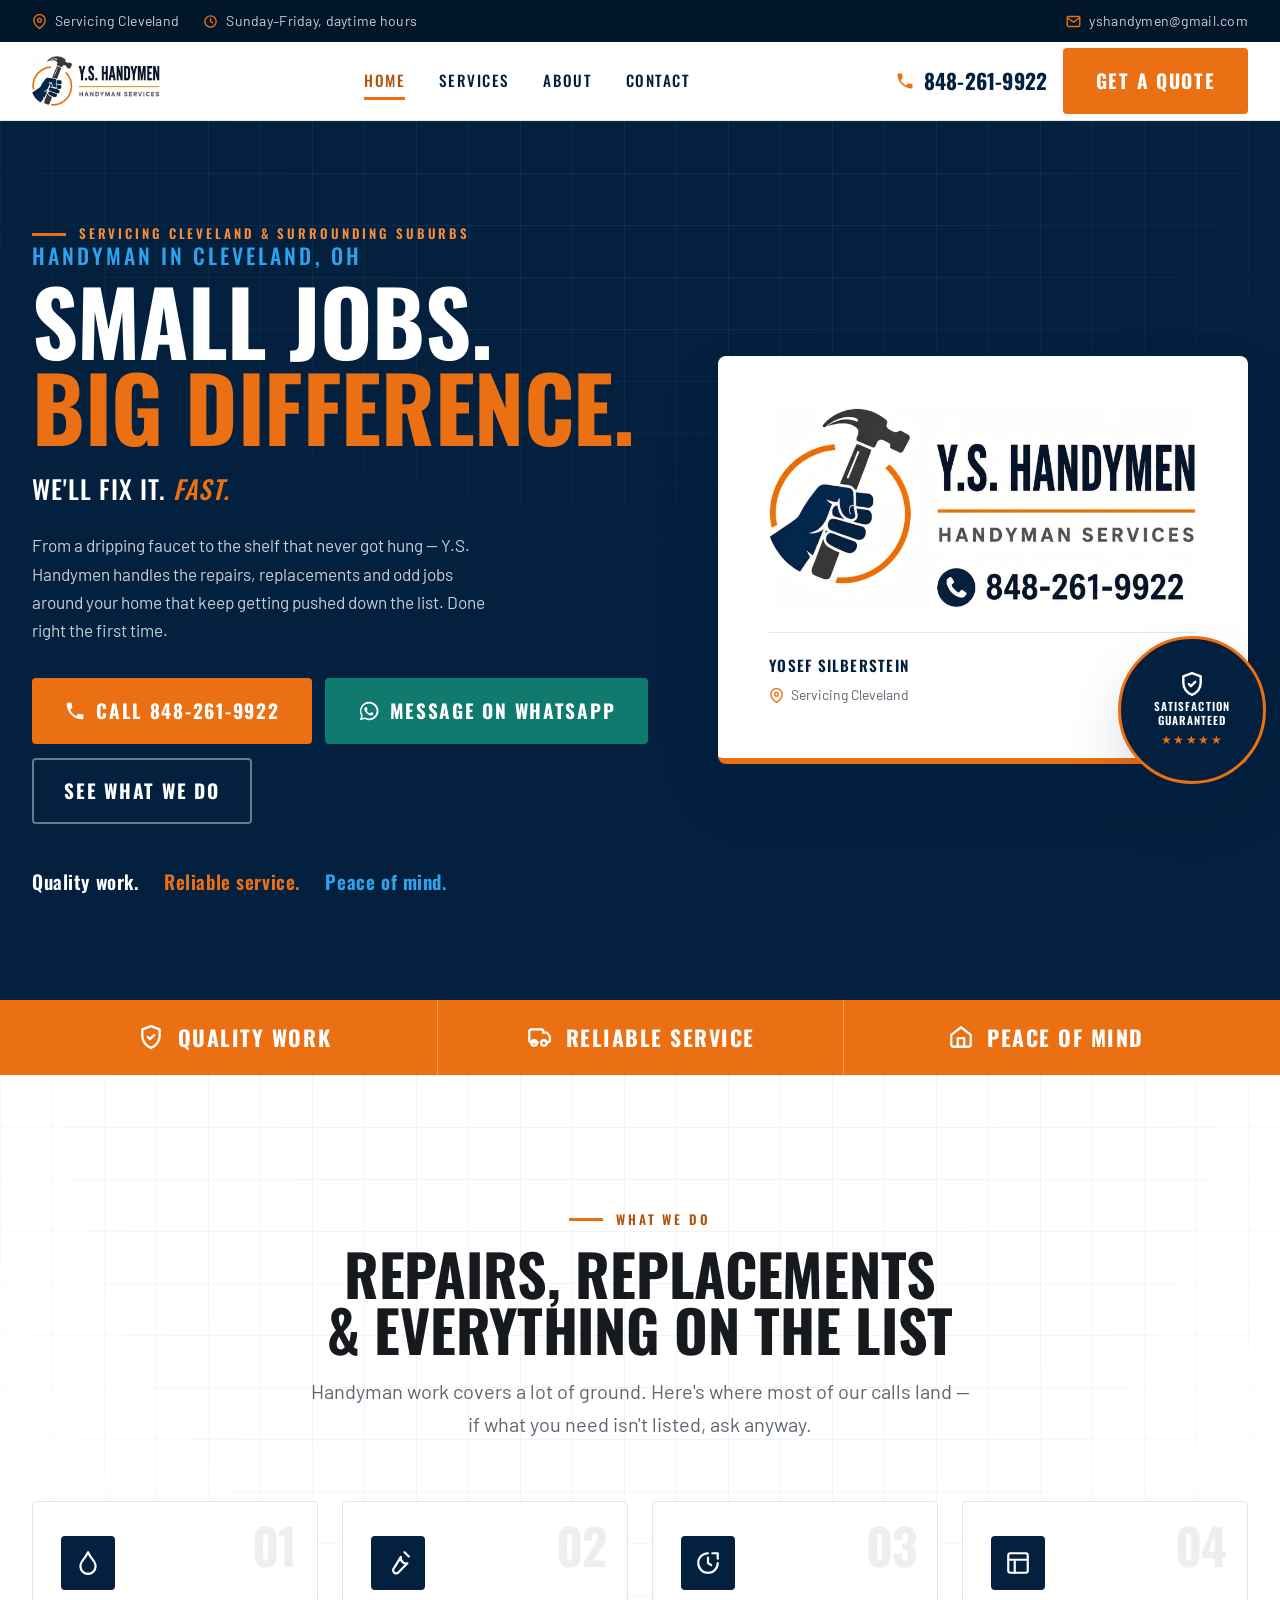
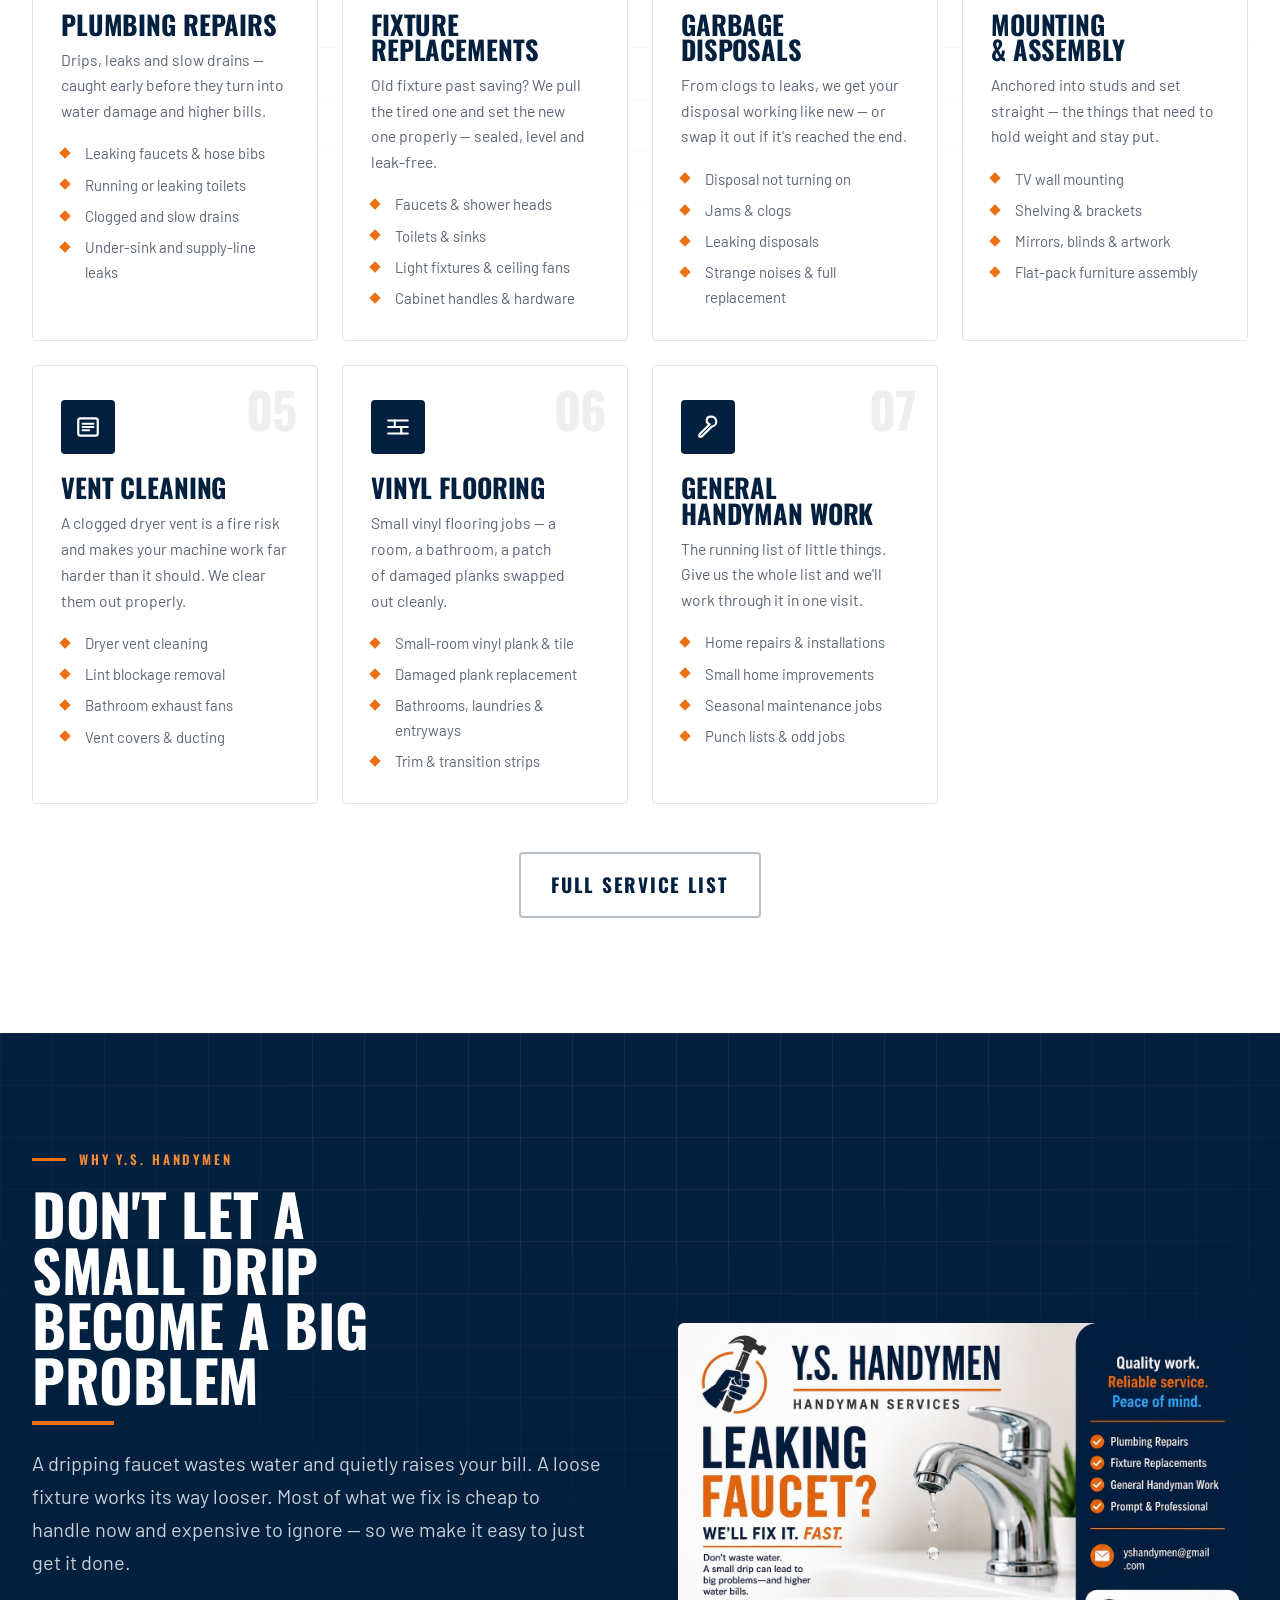
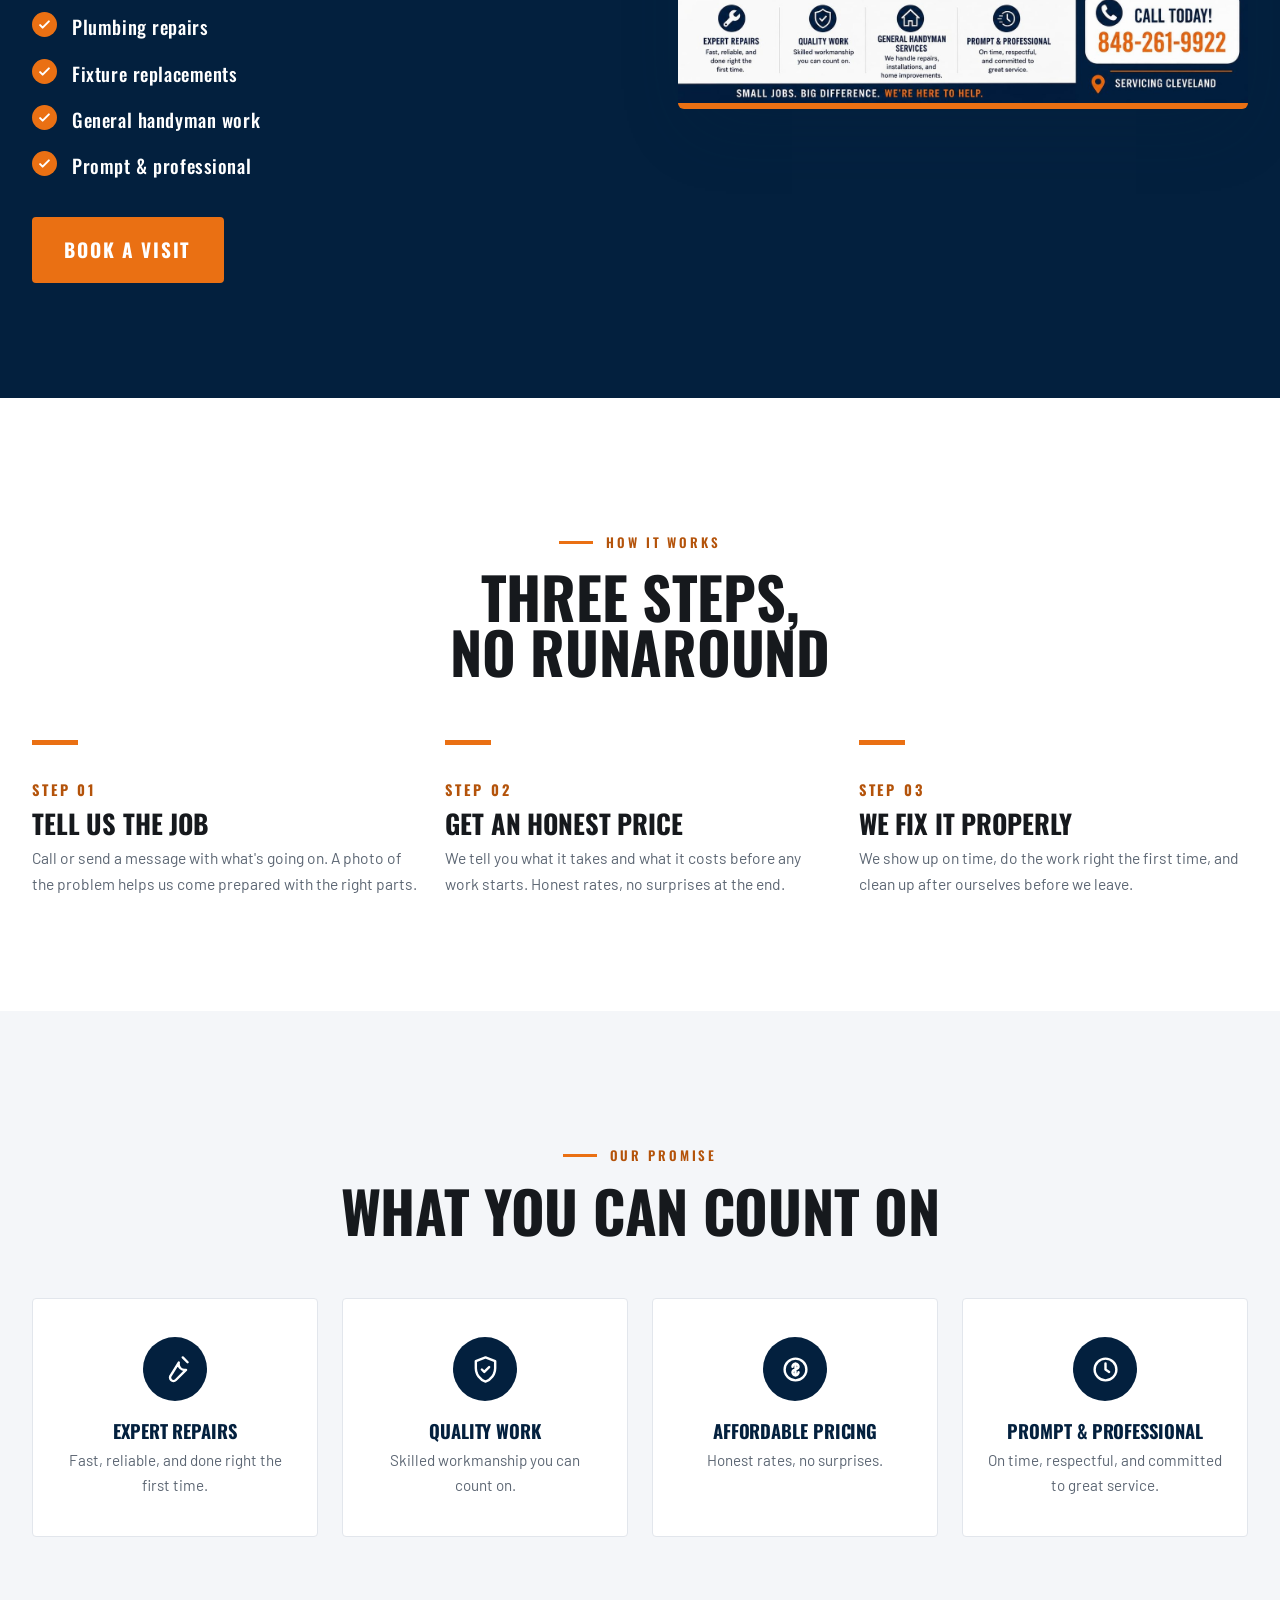
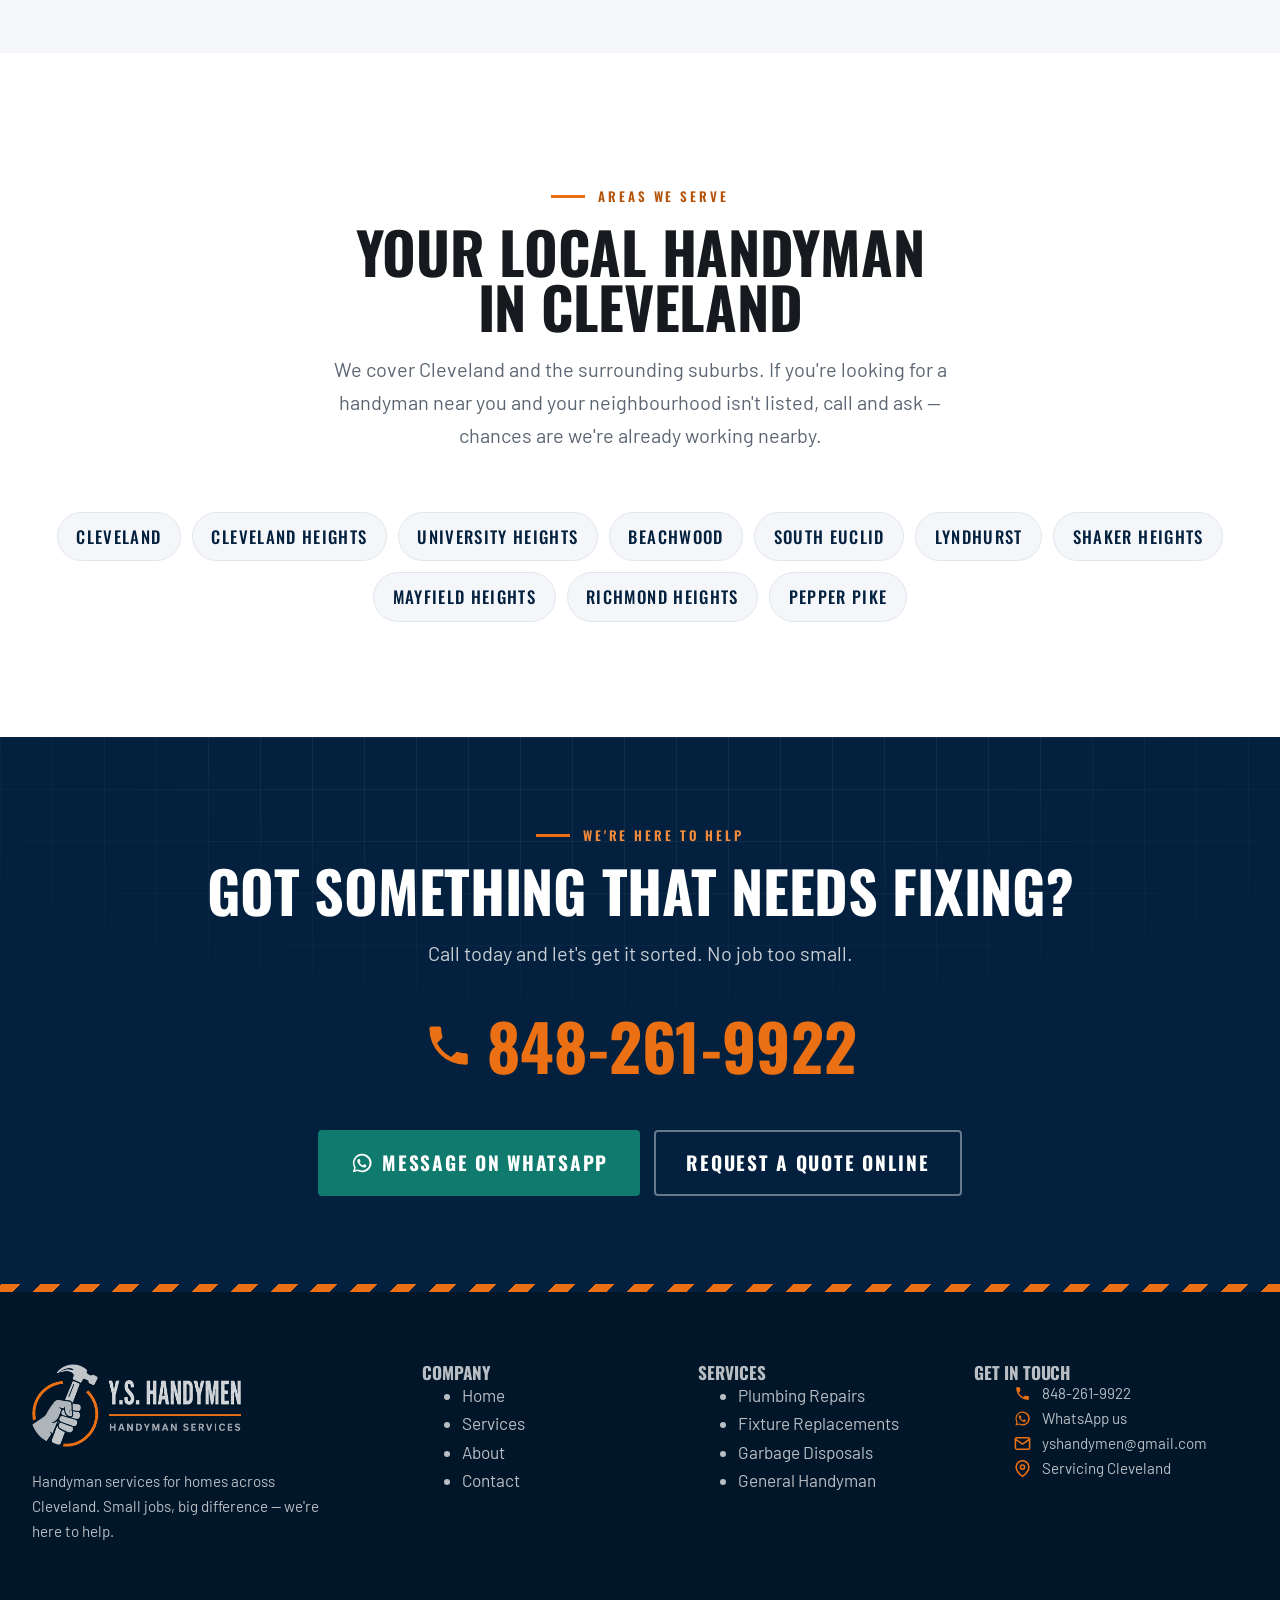
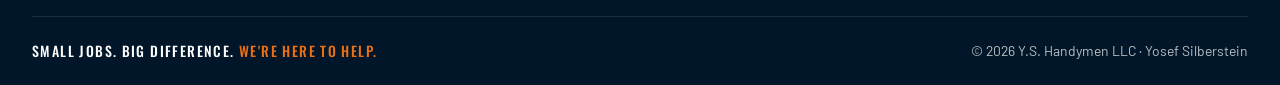
==== commit db174799: "Add LLC to the name, WhatsApp click-to-chat, and a real OG preview card The business name now reads " ====
--- a/index.html
+++ b/index.html
@@ -3,10 +3,10 @@
 <head>
 <meta charset="utf-8">
 <meta name="viewport" content="width=device-width, initial-scale=1">
-<title>Handyman in Cleveland, OH | Y.S. Handymen — Call 848-261-9922</title>
+<title>Handyman in Cleveland, OH | Y.S. Handymen LLC — 848-261-9922</title>
 <meta name="description" content="Reliable handyman in Cleveland, OH. Plumbing repairs, fixture replacements, garbage disposals, vent cleaning and vinyl flooring. Small jobs welcome — call 848-261-9922 for an honest quote.">
 <meta name="keywords" content="handyman Cleveland, handyman near me, Cleveland handyman services, plumbing repair Cleveland, dryer vent cleaning Cleveland, vinyl flooring Cleveland, garbage disposal repair Cleveland, home repairs Cleveland OH">
-<meta name="author" content="Y.S. Handymen">
+<meta name="author" content="Y.S. Handymen LLC">
 <meta name="robots" content="index, follow, max-image-preview:large">
 <meta name="theme-color" content="#03203E">
 
@@ -20,16 +20,21 @@
 <link rel="apple-touch-icon" href="assets/favicon.png">
 
 <meta property="og:type" content="website">
-<meta property="og:site_name" content="Y.S. Handymen">
+<meta property="og:site_name" content="Y.S. Handymen LLC">
 <meta property="og:locale" content="en_US">
 <meta property="og:url" content="https://yshandyman.pages.dev/">
-<meta property="og:title" content="Handyman in Cleveland, OH — Y.S. Handymen">
+<meta property="og:title" content="Handyman in Cleveland, OH — Y.S. Handymen LLC">
 <meta property="og:description" content="Reliable handyman in Cleveland, OH. Plumbing repairs, fixture replacements, garbage disposals, vent cleaning and vinyl flooring. Small jobs welcome — call 848-261-9922 for an honest quote.">
-<meta property="og:image" content="https://yshandyman.pages.dev/assets/logo.png">
+<meta property="og:image" content="https://yshandyman.pages.dev/assets/og-image.jpg">
+<meta property="og:image:width" content="1200">
+<meta property="og:image:height" content="630">
+<meta property="og:image:type" content="image/jpeg">
+<meta property="og:image:alt" content="Y.S. Handymen LLC — handyman in Cleveland, OH. Small jobs, big difference. Call 848-261-9922.">
 <meta name="twitter:card" content="summary_large_image">
-<meta name="twitter:title" content="Handyman in Cleveland, OH — Y.S. Handymen">
+<meta name="twitter:title" content="Handyman in Cleveland, OH — Y.S. Handymen LLC">
 <meta name="twitter:description" content="Reliable handyman in Cleveland, OH. Plumbing repairs, fixture replacements, garbage disposals, vent cleaning and vinyl flooring. Small jobs welcome — call 848-261-9922 for an honest quote.">
-<meta name="twitter:image" content="https://yshandyman.pages.dev/assets/logo.png">
+<meta name="twitter:image" content="https://yshandyman.pages.dev/assets/og-image.jpg">
+<meta name="twitter:image:alt" content="Y.S. Handymen LLC — handyman in Cleveland, OH.">
 
 <link rel="preconnect" href="https://fonts.googleapis.com">
 <link rel="preconnect" href="https://fonts.gstatic.com" crossorigin>
@@ -46,8 +51,25 @@
         "LocalBusiness"
       ],
       "@id": "https://yshandyman.pages.dev/#business",
-      "name": "Y.S. Handymen",
-      "alternateName": "YS Handymen",
+      "name": "Y.S. Handymen LLC",
+      "legalName": "Y.S. Handymen LLC",
+      "alternateName": [
+        "Y.S. Handymen",
+        "YS Handymen"
+      ],
+      "sameAs": [
+        "https://wa.me/18482619922"
+      ],
+      "contactPoint": [
+        {
+          "@type": "ContactPoint",
+          "contactType": "customer service",
+          "telephone": "+1-848-261-9922",
+          "email": "yshandymen@gmail.com",
+          "availableLanguage": "English",
+          "areaServed": "US"
+        }
+      ],
       "description": "Handyman services in Cleveland, OH. Plumbing repairs, fixture replacements, garbage disposals, vent cleaning, vinyl flooring and general home repairs.",
       "url": "https://yshandyman.pages.dev/",
       "telephone": "+1-848-261-9922",
@@ -260,7 +282,7 @@
       "@type": "WebSite",
       "@id": "https://yshandyman.pages.dev/#website",
       "url": "https://yshandyman.pages.dev/",
-      "name": "Y.S. Handymen",
+      "name": "Y.S. Handymen LLC",
       "publisher": {
         "@id": "https://yshandyman.pages.dev/#business"
       }
@@ -269,7 +291,7 @@
       "@type": "WebPage",
       "@id": "https://yshandyman.pages.dev/#webpage",
       "url": "https://yshandyman.pages.dev/",
-      "name": "Handyman in Cleveland, OH | Y.S. Handymen",
+      "name": "Handyman in Cleveland, OH | Y.S. Handymen LLC",
       "isPartOf": {
         "@id": "https://yshandyman.pages.dev/#website"
       },
@@ -364,6 +386,10 @@
         <a class="btn" href="tel:+18482619922">
           <svg viewBox="0 0 24 24" fill="currentColor"><path d="M6.6 10.8a15.1 15.1 0 0 0 6.6 6.6l2.2-2.2c.3-.3.7-.4 1-.2 1.2.4 2.4.6 3.6.6.6 0 1 .4 1 1V20c0 .6-.4 1-1 1A17 17 0 0 1 3 4c0-.6.4-1 1-1h3.5c.6 0 1 .4 1 1 0 1.3.2 2.5.6 3.6.1.4 0 .8-.2 1l-2.3 2.2Z"/></svg>
           Call 848-261-9922
+        </a>
+        <a class="btn btn--wa" href="https://wa.me/18482619922?text=Hi%20Y.S.%20Handymen%2C%20I%27d%20like%20a%20quote%20for%20a%20job.">
+          <svg viewBox="0 0 24 24" fill="currentColor"><path d="M12 2a10 10 0 0 0-8.6 15L2 22l5.2-1.4A10 10 0 1 0 12 2Zm0 18.2a8.2 8.2 0 0 1-4.2-1.1l-.3-.2-3.1.8.8-3-.2-.3A8.2 8.2 0 1 1 12 20.2Zm4.5-6.1c-.2-.1-1.5-.7-1.7-.8s-.4-.1-.6.1-.6.8-.8 1-.3.2-.5.1a6.7 6.7 0 0 1-2-1.2 7.4 7.4 0 0 1-1.4-1.7c-.1-.3 0-.4.1-.5l.4-.5.3-.4v-.4l-.8-1.9c-.2-.5-.4-.4-.6-.4h-.5a1 1 0 0 0-.7.3 2.8 2.8 0 0 0-.9 2.1 4.9 4.9 0 0 0 1 2.6 11 11 0 0 0 4.2 3.7 8 8 0 0 0 1.4.5 3.4 3.4 0 0 0 1.5.1 2.5 2.5 0 0 0 1.6-1.1 2 2 0 0 0 .1-1.1c0-.1-.2-.2-.4-.3Z"/></svg>
+          Message on WhatsApp
         </a>
         <a class="btn btn--ghost" href="services.html">See What We Do</a>
       </div>
@@ -688,6 +714,10 @@
       848-261-9922
     </a>
     <div class="btn-row center reveal d3" style="margin-top:2rem;">
+        <a class="btn btn--wa" href="https://wa.me/18482619922?text=Hi%20Y.S.%20Handymen%2C%20I%27d%20like%20a%20quote%20for%20a%20job.">
+          <svg viewBox="0 0 24 24" fill="currentColor"><path d="M12 2a10 10 0 0 0-8.6 15L2 22l5.2-1.4A10 10 0 1 0 12 2Zm0 18.2a8.2 8.2 0 0 1-4.2-1.1l-.3-.2-3.1.8.8-3-.2-.3A8.2 8.2 0 1 1 12 20.2Zm4.5-6.1c-.2-.1-1.5-.7-1.7-.8s-.4-.1-.6.1-.6.8-.8 1-.3.2-.5.1a6.7 6.7 0 0 1-2-1.2 7.4 7.4 0 0 1-1.4-1.7c-.1-.3 0-.4.1-.5l.4-.5.3-.4v-.4l-.8-1.9c-.2-.5-.4-.4-.6-.4h-.5a1 1 0 0 0-.7.3 2.8 2.8 0 0 0-.9 2.1 4.9 4.9 0 0 0 1 2.6 11 11 0 0 0 4.2 3.7 8 8 0 0 0 1.4.5 3.4 3.4 0 0 0 1.5.1 2.5 2.5 0 0 0 1.6-1.1 2 2 0 0 0 .1-1.1c0-.1-.2-.2-.4-.3Z"/></svg>
+          Message on WhatsApp
+        </a>
       <a class="btn btn--ghost" href="contact.html">Request a Quote Online</a>
     </div>
   </div>
@@ -734,6 +764,10 @@
         <li>
           <svg viewBox="0 0 24 24" fill="currentColor"><path d="M6.6 10.8a15.1 15.1 0 0 0 6.6 6.6l2.2-2.2c.3-.3.7-.4 1-.2 1.2.4 2.4.6 3.6.6.6 0 1 .4 1 1V20c0 .6-.4 1-1 1A17 17 0 0 1 3 4c0-.6.4-1 1-1h3.5c.6 0 1 .4 1 1 0 1.3.2 2.5.6 3.6.1.4 0 .8-.2 1l-2.3 2.2Z"/></svg>
           <a href="tel:+18482619922">848-261-9922</a>
+        </li>
+        <li>
+          <svg viewBox="0 0 24 24" fill="currentColor"><path d="M12 2a10 10 0 0 0-8.6 15L2 22l5.2-1.4A10 10 0 1 0 12 2Zm0 18.2a8.2 8.2 0 0 1-4.2-1.1l-.3-.2-3.1.8.8-3-.2-.3A8.2 8.2 0 1 1 12 20.2Zm4.5-6.1c-.2-.1-1.5-.7-1.7-.8s-.4-.1-.6.1-.6.8-.8 1-.3.2-.5.1a6.7 6.7 0 0 1-2-1.2 7.4 7.4 0 0 1-1.4-1.7c-.1-.3 0-.4.1-.5l.4-.5.3-.4v-.4l-.8-1.9c-.2-.5-.4-.4-.6-.4h-.5a1 1 0 0 0-.7.3 2.8 2.8 0 0 0-.9 2.1 4.9 4.9 0 0 0 1 2.6 11 11 0 0 0 4.2 3.7 8 8 0 0 0 1.4.5 3.4 3.4 0 0 0 1.5.1 2.5 2.5 0 0 0 1.6-1.1 2 2 0 0 0 .1-1.1c0-.1-.2-.2-.4-.3Z"/></svg>
+          <a href="https://wa.me/18482619922?text=Hi%20Y.S.%20Handymen%2C%20I%27d%20like%20a%20quote%20for%20a%20job.">WhatsApp us</a>
         </li>
         <li>
           <svg viewBox="0 0 24 24" fill="none" stroke="currentColor" stroke-width="2.2" stroke-linecap="round" stroke-linejoin="round"><rect x="2" y="4" width="20" height="16" rx="2"/><path d="m22 6-10 7L2 6"/></svg>
@@ -749,7 +783,7 @@
 
   <div class="shell footer__bar">
     <span class="slogan">Small Jobs. Big Difference. <em>We're Here to Help.</em></span>
-    <span>&copy; <span data-year>2026</span> Y.S. Handymen · Yosef Silberstein</span>
+    <span>&copy; <span data-year>2026</span> Y.S. Handymen LLC · Yosef Silberstein</span>
   </div>
 </footer>
 
@@ -757,7 +791,11 @@
 <div class="callbar">
   <a class="primary" href="tel:+18482619922">
     <svg viewBox="0 0 24 24" fill="currentColor"><path d="M6.6 10.8a15.1 15.1 0 0 0 6.6 6.6l2.2-2.2c.3-.3.7-.4 1-.2 1.2.4 2.4.6 3.6.6.6 0 1 .4 1 1V20c0 .6-.4 1-1 1A17 17 0 0 1 3 4c0-.6.4-1 1-1h3.5c.6 0 1 .4 1 1 0 1.3.2 2.5.6 3.6.1.4 0 .8-.2 1l-2.3 2.2Z"/></svg>
-    Call Now
+    Call
+  </a>
+  <a class="wa" href="https://wa.me/18482619922?text=Hi%20Y.S.%20Handymen%2C%20I%27d%20like%20a%20quote%20for%20a%20job.">
+    <svg viewBox="0 0 24 24" fill="currentColor"><path d="M12 2a10 10 0 0 0-8.6 15L2 22l5.2-1.4A10 10 0 1 0 12 2Zm0 18.2a8.2 8.2 0 0 1-4.2-1.1l-.3-.2-3.1.8.8-3-.2-.3A8.2 8.2 0 1 1 12 20.2Zm4.5-6.1c-.2-.1-1.5-.7-1.7-.8s-.4-.1-.6.1-.6.8-.8 1-.3.2-.5.1a6.7 6.7 0 0 1-2-1.2 7.4 7.4 0 0 1-1.4-1.7c-.1-.3 0-.4.1-.5l.4-.5.3-.4v-.4l-.8-1.9c-.2-.5-.4-.4-.6-.4h-.5a1 1 0 0 0-.7.3 2.8 2.8 0 0 0-.9 2.1 4.9 4.9 0 0 0 1 2.6 11 11 0 0 0 4.2 3.7 8 8 0 0 0 1.4.5 3.4 3.4 0 0 0 1.5.1 2.5 2.5 0 0 0 1.6-1.1 2 2 0 0 0 .1-1.1c0-.1-.2-.2-.4-.3Z"/></svg>
+    WhatsApp
   </a>
   <a href="mailto:yshandymen@gmail.com">
     <svg viewBox="0 0 24 24" fill="none" stroke="currentColor" stroke-width="2.2" stroke-linecap="round" stroke-linejoin="round"><rect x="2" y="4" width="20" height="16" rx="2"/><path d="m22 6-10 7L2 6"/></svg>
--- a/css/styles.css
+++ b/css/styles.css
@@ -239,6 +239,13 @@
   background: #fff; color: var(--navy); border-color: #fff;
 }
 
+/* WhatsApp click-to-message. WhatsApp's bright #25D366 gives white text only
+   1.8:1, and their darker #128C7E still fails once the call-bar label shrinks on
+   narrow phones. This teal clears 5.2:1 against white at ANY size, so the button
+   stays legible regardless of how it is scaled — still reads as WhatsApp. */
+.btn--wa { --btn-bg: #0F7A6D; --btn-fg: #fff; }
+.btn--wa:hover { box-shadow: 0 10px 24px -8px rgba(15, 122, 109, .65); }
+
 .btn-row { display: flex; flex-wrap: wrap; gap: .85rem; }
 .btn-row.center { justify-content: center; }
 
@@ -786,7 +793,19 @@
 }
 .callbar a + a { border-left: 1px solid rgba(255, 255, 255, .16); }
 .callbar a.primary { background: var(--orange); }
+.callbar a.wa { background: #0F7A6D; }
 .callbar svg { width: 18px; height: 18px; }
+/* Three buttons don't fit at 19.2px on narrow phones. Only the orange one is
+   contrast-bound by its size — the navy/green ones are ~16:1 and 5:1 on white,
+   so they can shrink safely. */
+@media (max-width: 440px) {
+  .callbar a { letter-spacing: .04em; padding-inline: .35rem; }
+  .callbar a:not(.primary) { font-size: 1rem; }
+  .callbar a:not(.primary) svg { width: 16px; height: 16px; }
+}
+@media (max-width: 340px) {
+  .callbar a svg { display: none; }
+}
 
 /* --------------------------------------------------------- reveal anim */
 .reveal { opacity: 0; transform: translateY(26px); transition: opacity .7s var(--ease), transform .7s var(--ease); }
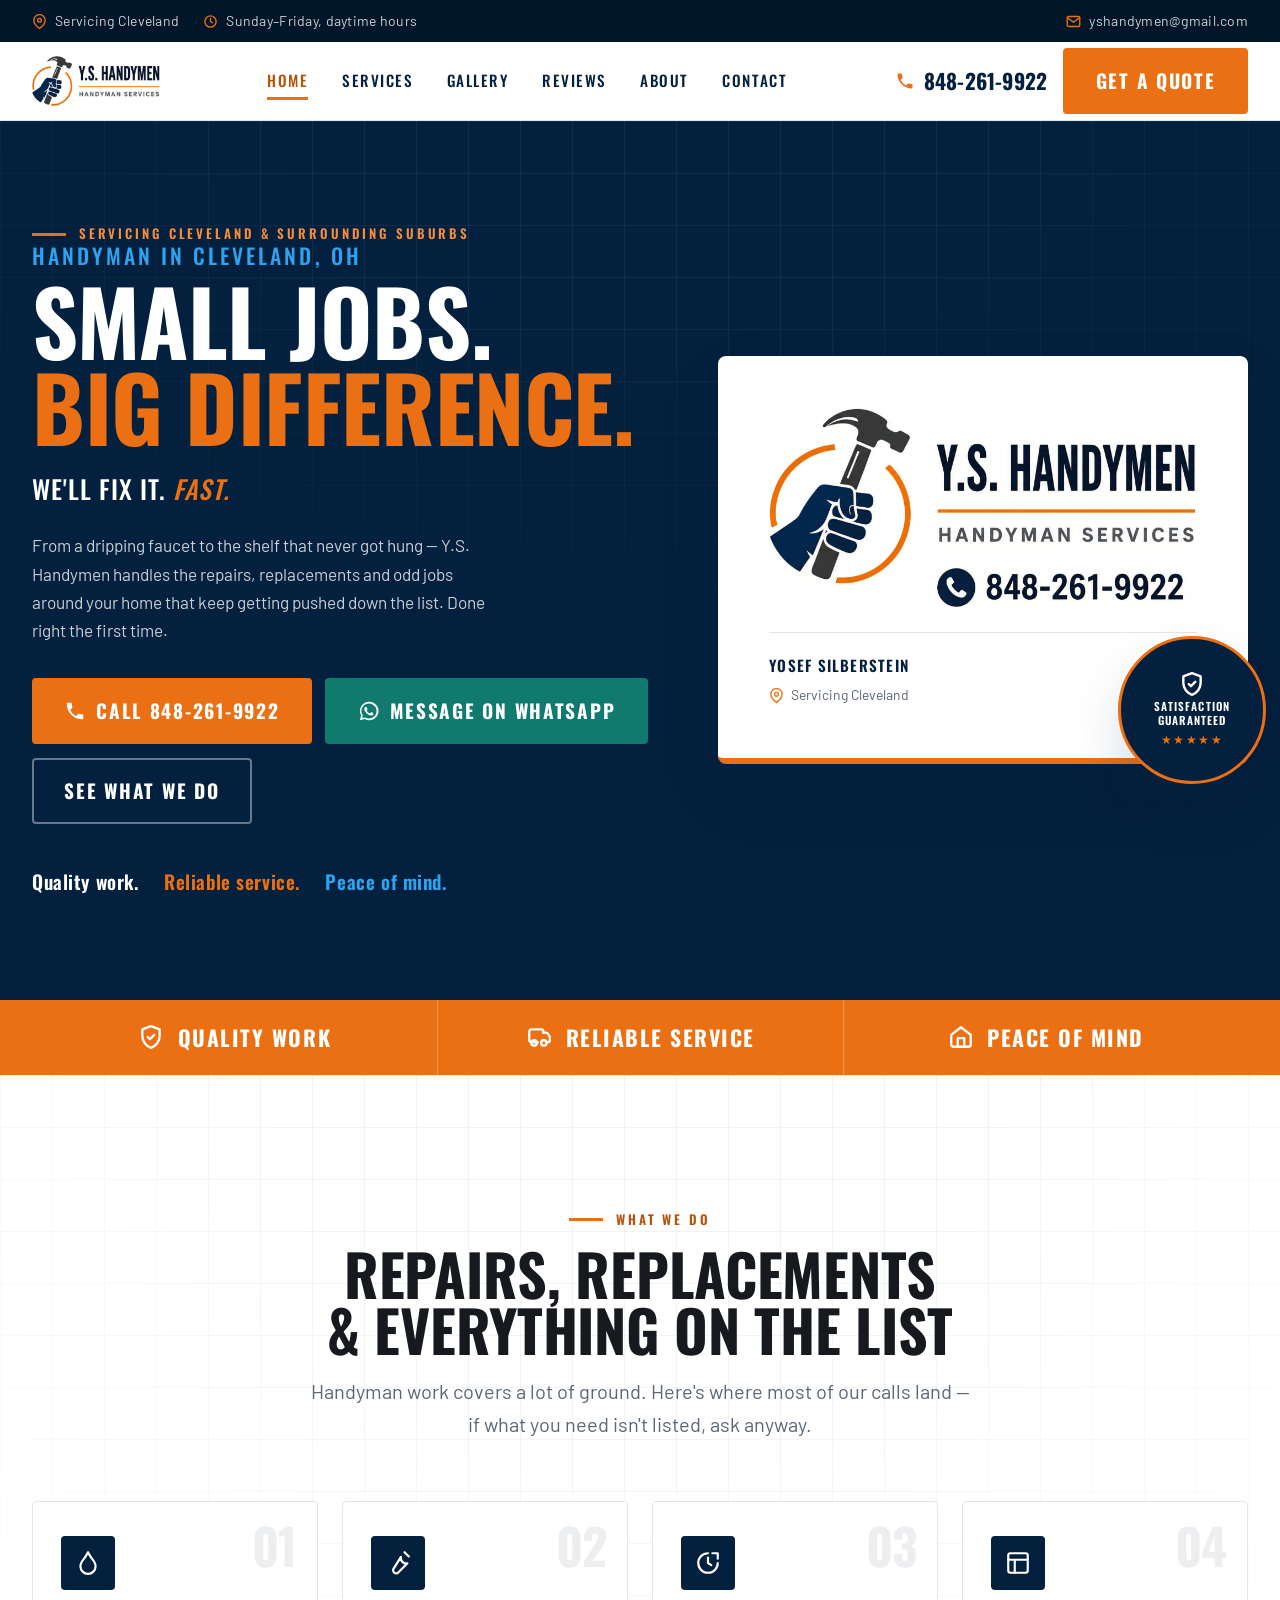
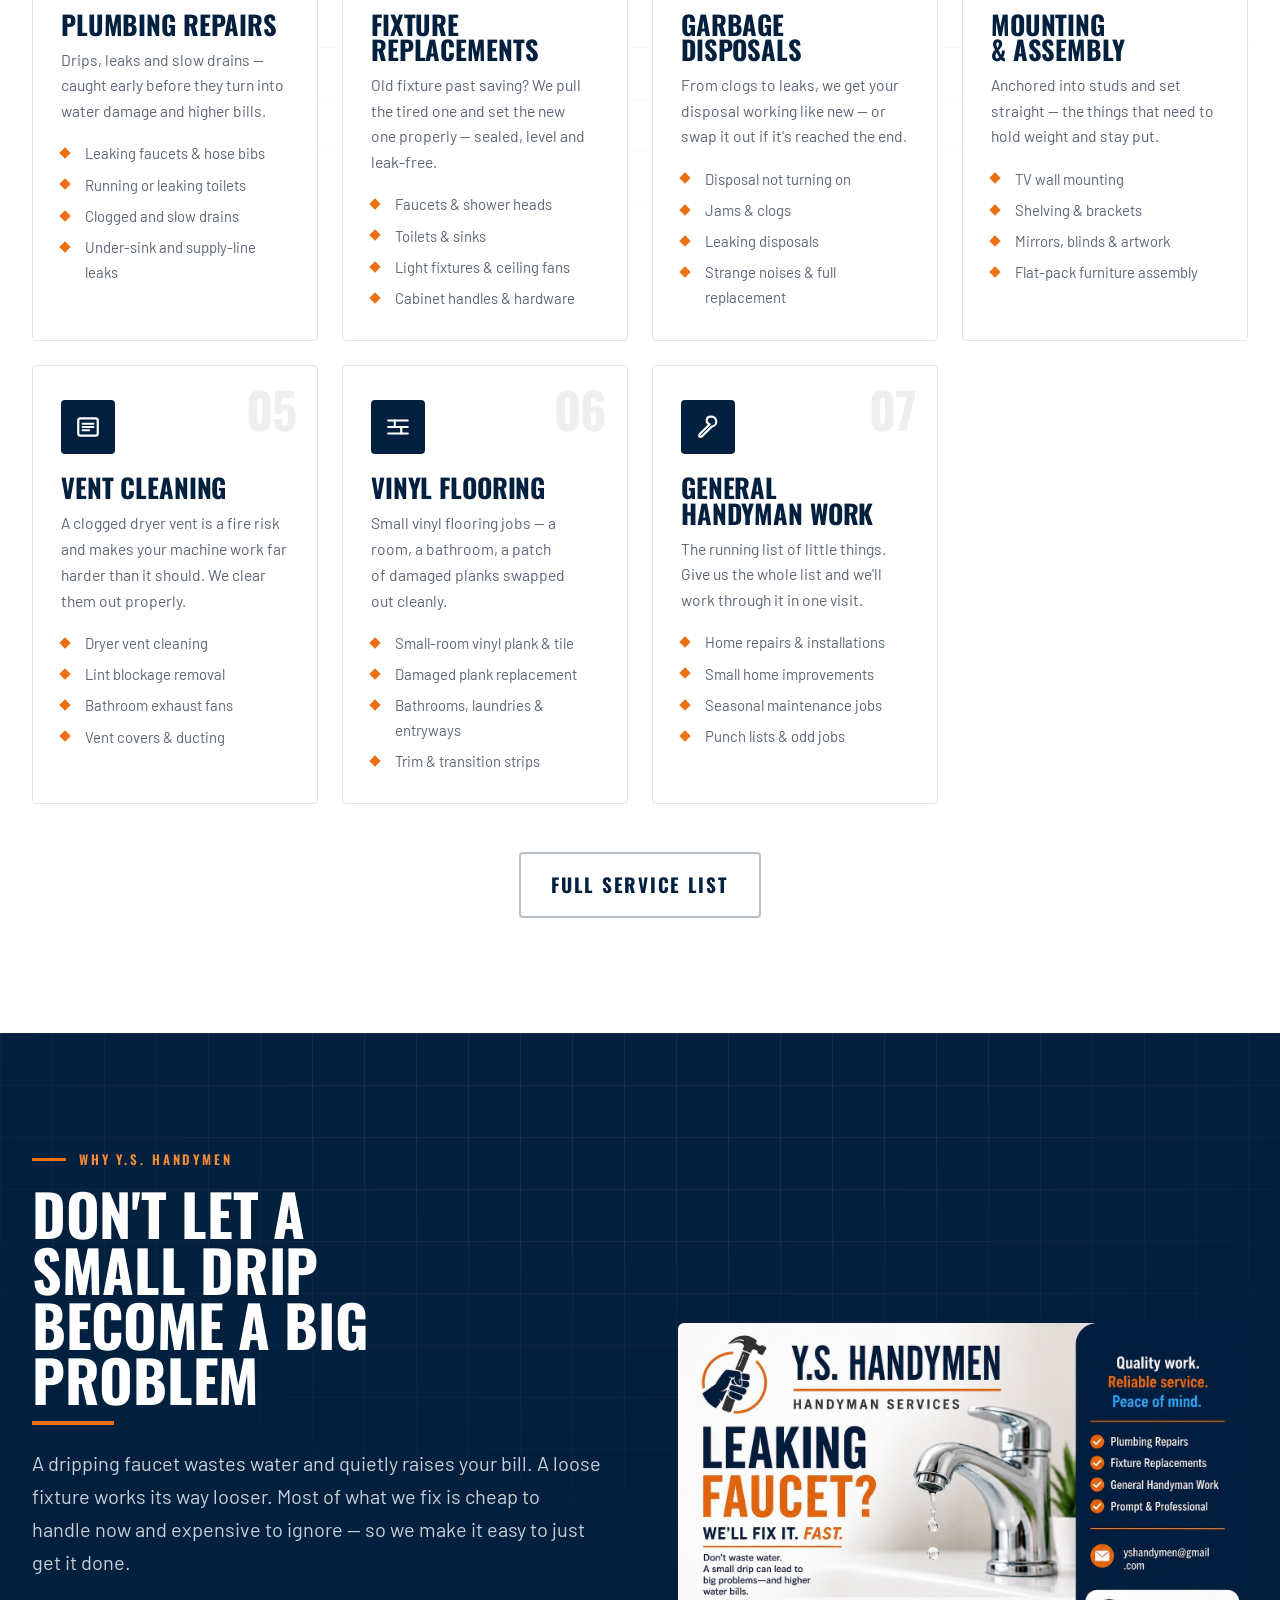
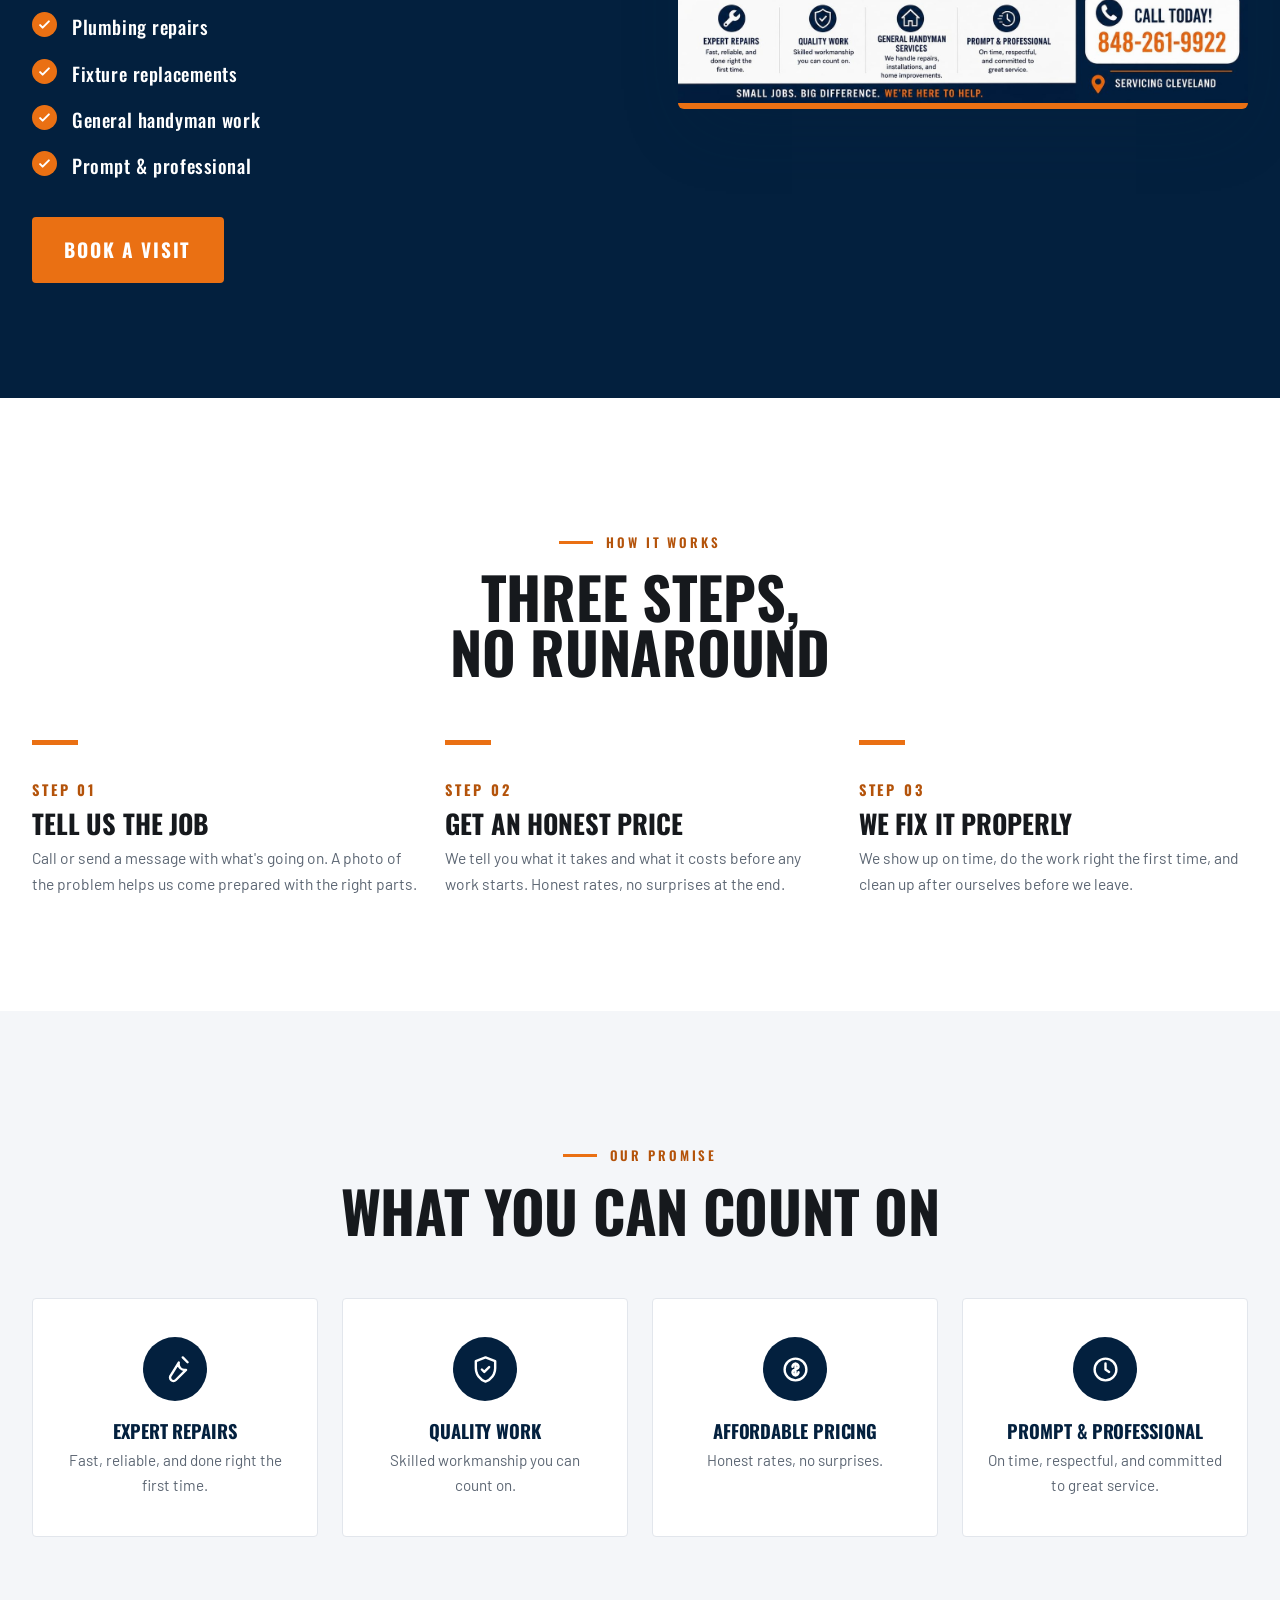
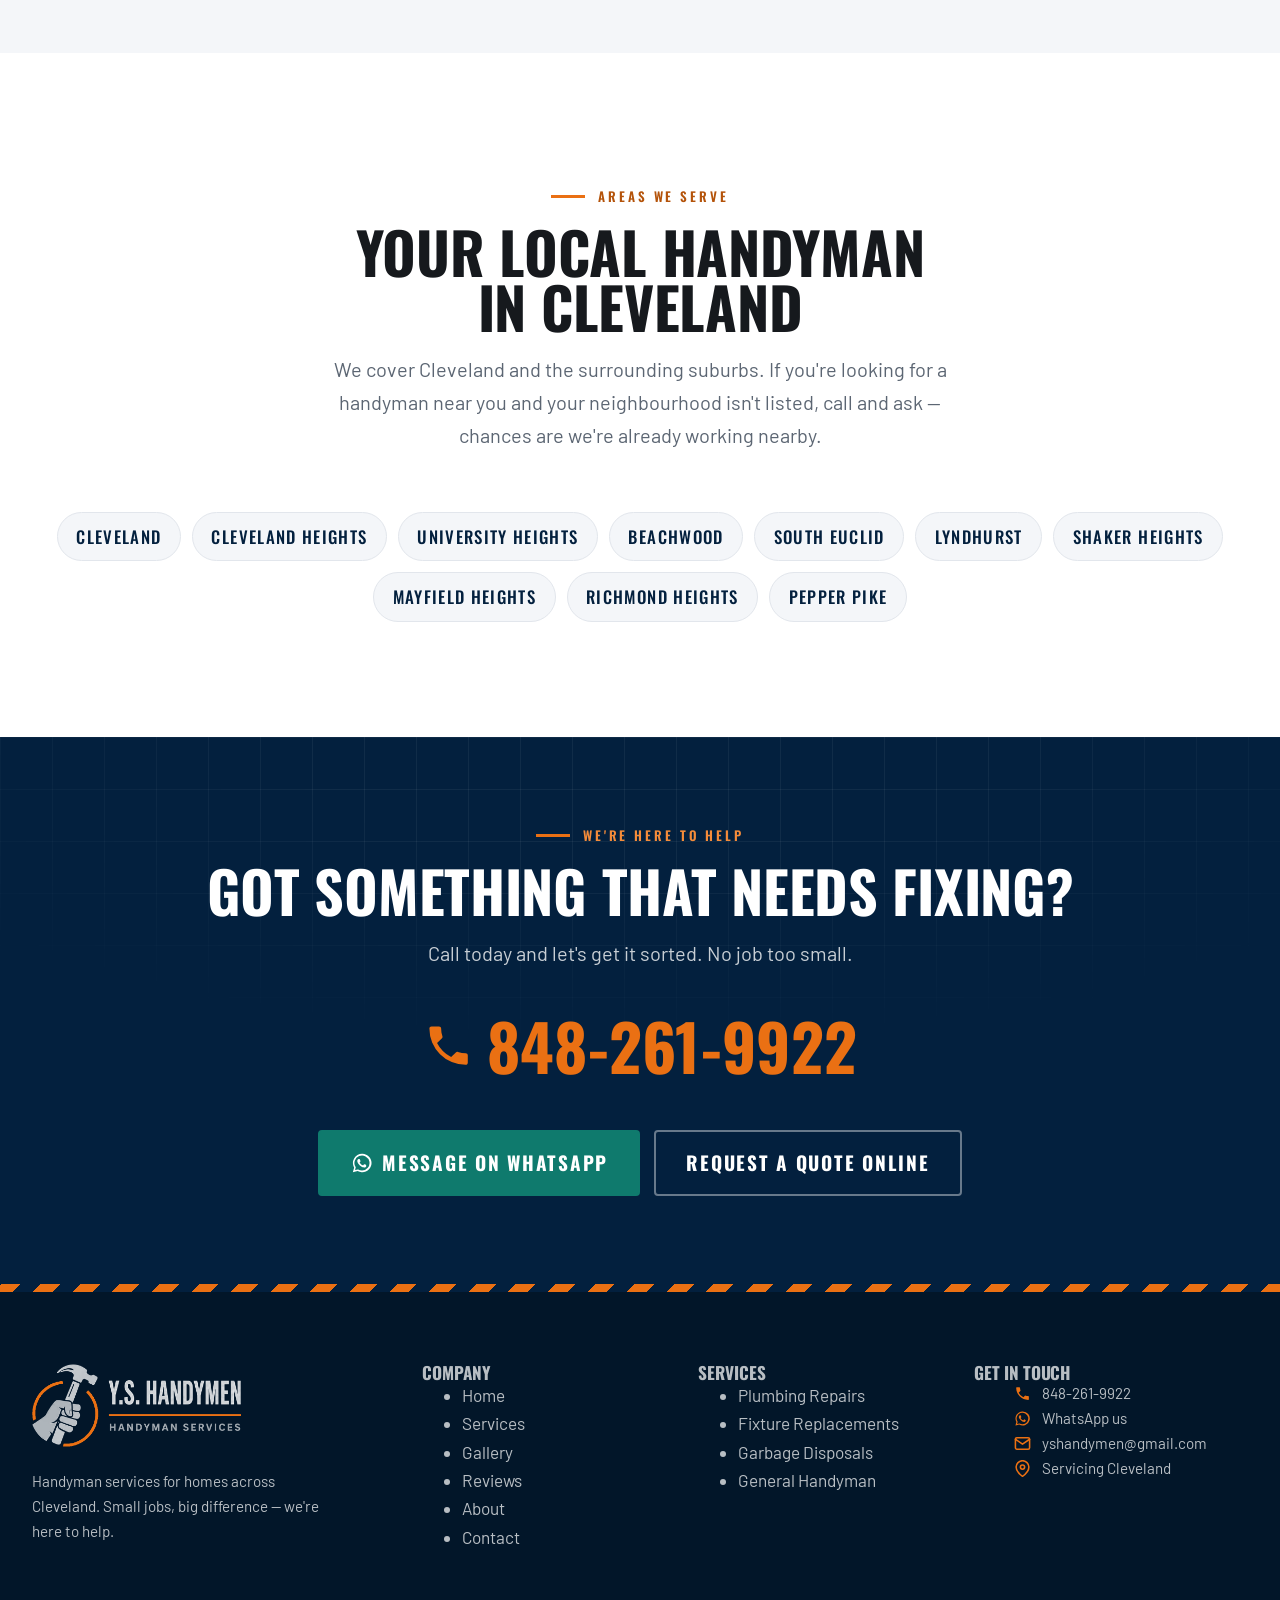
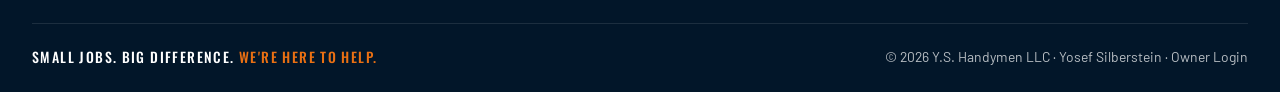
==== commit 852ccc27: "Add customer reviews, a before/after gallery, and an owner console on Supabase The site stays a no-b" ====
--- a/index.html
+++ b/index.html
@@ -15,17 +15,17 @@
 <meta name="geo.position" content="41.4993;-81.6944">
 <meta name="ICBM" content="41.4993, -81.6944">
 
-<link rel="canonical" href="https://yshandyman.pages.dev/">
+<link rel="canonical" href="https://yshandymen.com/">
 <link rel="icon" href="assets/favicon-64.png" sizes="64x64">
 <link rel="apple-touch-icon" href="assets/favicon.png">
 
 <meta property="og:type" content="website">
 <meta property="og:site_name" content="Y.S. Handymen LLC">
 <meta property="og:locale" content="en_US">
-<meta property="og:url" content="https://yshandyman.pages.dev/">
+<meta property="og:url" content="https://yshandymen.com/">
 <meta property="og:title" content="Handyman in Cleveland, OH — Y.S. Handymen LLC">
 <meta property="og:description" content="Reliable handyman in Cleveland, OH. Plumbing repairs, fixture replacements, garbage disposals, vent cleaning and vinyl flooring. Small jobs welcome — call 848-261-9922 for an honest quote.">
-<meta property="og:image" content="https://yshandyman.pages.dev/assets/og-image.jpg">
+<meta property="og:image" content="https://yshandymen.com/assets/og-image.jpg">
 <meta property="og:image:width" content="1200">
 <meta property="og:image:height" content="630">
 <meta property="og:image:type" content="image/jpeg">
@@ -33,7 +33,7 @@
 <meta name="twitter:card" content="summary_large_image">
 <meta name="twitter:title" content="Handyman in Cleveland, OH — Y.S. Handymen LLC">
 <meta name="twitter:description" content="Reliable handyman in Cleveland, OH. Plumbing repairs, fixture replacements, garbage disposals, vent cleaning and vinyl flooring. Small jobs welcome — call 848-261-9922 for an honest quote.">
-<meta name="twitter:image" content="https://yshandyman.pages.dev/assets/og-image.jpg">
+<meta name="twitter:image" content="https://yshandymen.com/assets/og-image.jpg">
 <meta name="twitter:image:alt" content="Y.S. Handymen LLC — handyman in Cleveland, OH.">
 
 <link rel="preconnect" href="https://fonts.googleapis.com">
@@ -50,7 +50,7 @@
         "HomeAndConstructionBusiness",
         "LocalBusiness"
       ],
-      "@id": "https://yshandyman.pages.dev/#business",
+      "@id": "https://yshandymen.com/#business",
       "name": "Y.S. Handymen LLC",
       "legalName": "Y.S. Handymen LLC",
       "alternateName": [
@@ -71,11 +71,11 @@
         }
       ],
       "description": "Handyman services in Cleveland, OH. Plumbing repairs, fixture replacements, garbage disposals, vent cleaning, vinyl flooring and general home repairs.",
-      "url": "https://yshandyman.pages.dev/",
+      "url": "https://yshandymen.com/",
       "telephone": "+1-848-261-9922",
       "email": "yshandymen@gmail.com",
-      "image": "https://yshandyman.pages.dev/assets/logo.png",
-      "logo": "https://yshandyman.pages.dev/assets/logo.png",
+      "image": "https://yshandymen.com/assets/logo.png",
+      "logo": "https://yshandymen.com/assets/logo.png",
       "priceRange": "$$",
       "slogan": "Quality work. Reliable service. Peace of mind.",
       "founder": {
@@ -171,7 +171,7 @@
               "description": "Leaking faucets, hose bibs, running toilets, clogged drains and supply-line leaks.",
               "serviceType": "Plumbing Repairs",
               "provider": {
-                "@id": "https://yshandyman.pages.dev/#business"
+                "@id": "https://yshandymen.com/#business"
               },
               "areaServed": {
                 "@type": "City",
@@ -187,7 +187,7 @@
               "description": "Faucets, shower heads, toilets, sinks, light fixtures and ceiling fans.",
               "serviceType": "Fixture Replacements",
               "provider": {
-                "@id": "https://yshandyman.pages.dev/#business"
+                "@id": "https://yshandymen.com/#business"
               },
               "areaServed": {
                 "@type": "City",
@@ -203,7 +203,7 @@
               "description": "Jams, clogs, leaks, disposals not turning on, and full replacement.",
               "serviceType": "Garbage Disposal Repair",
               "provider": {
-                "@id": "https://yshandyman.pages.dev/#business"
+                "@id": "https://yshandymen.com/#business"
               },
               "areaServed": {
                 "@type": "City",
@@ -219,7 +219,7 @@
               "description": "TV wall mounting, shelving, mirrors, blinds and flat-pack furniture assembly.",
               "serviceType": "Mounting & Assembly",
               "provider": {
-                "@id": "https://yshandyman.pages.dev/#business"
+                "@id": "https://yshandymen.com/#business"
               },
               "areaServed": {
                 "@type": "City",
@@ -235,7 +235,7 @@
               "description": "Dryer vent cleaning, lint blockage removal and bathroom exhaust fans.",
               "serviceType": "Vent Cleaning",
               "provider": {
-                "@id": "https://yshandyman.pages.dev/#business"
+                "@id": "https://yshandymen.com/#business"
               },
               "areaServed": {
                 "@type": "City",
@@ -251,7 +251,7 @@
               "description": "Small-room vinyl plank and tile, damaged plank replacement, trim and transitions.",
               "serviceType": "Vinyl Flooring",
               "provider": {
-                "@id": "https://yshandyman.pages.dev/#business"
+                "@id": "https://yshandymen.com/#business"
               },
               "areaServed": {
                 "@type": "City",
@@ -267,7 +267,7 @@
               "description": "Home repairs, installations, small improvements and seasonal maintenance.",
               "serviceType": "General Handyman Work",
               "provider": {
-                "@id": "https://yshandyman.pages.dev/#business"
+                "@id": "https://yshandymen.com/#business"
               },
               "areaServed": {
                 "@type": "City",
@@ -280,23 +280,23 @@
     },
     {
       "@type": "WebSite",
-      "@id": "https://yshandyman.pages.dev/#website",
-      "url": "https://yshandyman.pages.dev/",
+      "@id": "https://yshandymen.com/#website",
+      "url": "https://yshandymen.com/",
       "name": "Y.S. Handymen LLC",
       "publisher": {
-        "@id": "https://yshandyman.pages.dev/#business"
+        "@id": "https://yshandymen.com/#business"
       }
     },
     {
       "@type": "WebPage",
-      "@id": "https://yshandyman.pages.dev/#webpage",
-      "url": "https://yshandyman.pages.dev/",
+      "@id": "https://yshandymen.com/#webpage",
+      "url": "https://yshandymen.com/",
       "name": "Handyman in Cleveland, OH | Y.S. Handymen LLC",
       "isPartOf": {
-        "@id": "https://yshandyman.pages.dev/#website"
+        "@id": "https://yshandymen.com/#website"
       },
       "about": {
-        "@id": "https://yshandyman.pages.dev/#business"
+        "@id": "https://yshandymen.com/#business"
       }
     }
   ]
@@ -337,6 +337,8 @@
     <nav class="nav__links" aria-label="Main">
       <a class="nav__link" href="index.html" aria-current="page">Home</a>
       <a class="nav__link" href="services.html">Services</a>
+      <a class="nav__link" href="gallery.html">Gallery</a>
+      <a class="nav__link" href="reviews.html">Reviews</a>
       <a class="nav__link" href="about.html">About</a>
       <a class="nav__link" href="contact.html">Contact</a>
     </nav>
@@ -358,6 +360,8 @@
 <nav class="drawer" id="drawer" aria-label="Mobile">
   <a href="index.html" aria-current="page">Home</a>
   <a href="services.html">Services</a>
+  <a href="gallery.html">Gallery</a>
+  <a href="reviews.html">Reviews</a>
   <a href="about.html">About</a>
   <a href="contact.html">Contact</a>
   <a class="btn" href="tel:+18482619922">Call 848-261-9922</a>
@@ -743,6 +747,8 @@
       <ul>
         <li><a href="index.html">Home</a></li>
         <li><a href="services.html">Services</a></li>
+        <li><a href="gallery.html">Gallery</a></li>
+        <li><a href="reviews.html">Reviews</a></li>
         <li><a href="about.html">About</a></li>
         <li><a href="contact.html">Contact</a></li>
       </ul>
@@ -783,7 +789,7 @@
 
   <div class="shell footer__bar">
     <span class="slogan">Small Jobs. Big Difference. <em>We're Here to Help.</em></span>
-    <span>&copy; <span data-year>2026</span> Y.S. Handymen LLC · Yosef Silberstein</span>
+    <span>&copy; <span data-year>2026</span> Y.S. Handymen LLC · Yosef Silberstein · <a href="admin.html" style="color:inherit;">Owner Login</a></span>
   </div>
 </footer>
 
--- a/css/styles.css
+++ b/css/styles.css
@@ -863,6 +863,111 @@
   .btn-row .btn, .drawer .btn, form .btn { width: 100%; }
 }
 
+/* --------------------------------------------------------- reviews */
+.stars { font-size: 1.05rem; letter-spacing: .14em; color: var(--orange); white-space: nowrap; }
+.stars i { font-style: normal; color: var(--line); }
+
+.reviews-grid { display: grid; grid-template-columns: repeat(auto-fit, minmax(285px, 1fr)); gap: 1.5rem; }
+.review-card {
+  background: #fff; border: 1px solid var(--line); border-radius: var(--radius);
+  padding: 1.9rem 1.7rem; display: flex; flex-direction: column; gap: .9rem;
+  border-top: 4px solid var(--orange);
+}
+.review-card blockquote { color: var(--slate); flex: 1; }
+.review-card blockquote::before { content: "“"; color: var(--orange); font-weight: 700; }
+.review-card blockquote::after { content: "”"; color: var(--orange); font-weight: 700; }
+.review-card footer { font-size: .9rem; color: var(--slate); }
+.review-card footer strong { color: var(--navy); }
+.review-card footer time { display: block; font-size: .8rem; margin-top: .2rem; }
+.reviews-empty {
+  grid-column: 1 / -1; text-align: center; padding: 3rem 1.5rem;
+  background: var(--paper-2); border: 1px dashed var(--line); border-radius: var(--radius);
+  color: var(--slate);
+}
+.reviews-empty strong { color: var(--navy); }
+
+/* Star rating input: sources are in reverse order (5→1) so `~` can light up
+   everything to the left of the hovered/checked star. */
+.rate { display: flex; flex-direction: row-reverse; justify-content: flex-end; gap: .15rem; }
+.rate input { position: absolute; opacity: 0; pointer-events: none; }
+.rate label { font-size: 1.9rem; line-height: 1; color: var(--line); cursor: pointer; transition: color .15s, transform .15s; }
+.rate label:hover { transform: scale(1.12); }
+.rate input:checked ~ label,
+.rate label:hover, .rate label:hover ~ label { color: var(--orange); }
+.rate input:focus-visible + label { outline: 2px solid var(--sky); outline-offset: 3px; border-radius: 4px; }
+
+/* --------------------------------------------------------- before / after */
+.ba-grid { display: grid; grid-template-columns: repeat(auto-fit, minmax(320px, 1fr)); gap: 1.75rem; }
+.ba-card {
+  background: #fff; border: 1px solid var(--line); border-radius: var(--radius);
+  overflow: hidden; box-shadow: var(--shadow-sm);
+  transition: transform .28s var(--ease), box-shadow .28s var(--ease);
+}
+.ba-card:hover { transform: translateY(-5px); box-shadow: var(--shadow-lg); }
+.ba-pair { display: grid; grid-template-columns: 1fr 1fr; gap: 3px; background: var(--navy); }
+.ba-pair figure { position: relative; margin: 0; }
+.ba-pair img { width: 100%; height: 100%; aspect-ratio: 4 / 3; object-fit: cover; display: block; }
+.ba-tag {
+  position: absolute; left: .6rem; top: .6rem; z-index: 1;
+  font-family: var(--display); font-weight: 600; font-size: .68rem;
+  letter-spacing: .14em; text-transform: uppercase;
+  background: var(--navy); color: #fff; padding: .28rem .6rem; border-radius: 3px;
+}
+.ba-tag--after { background: var(--orange); }
+.ba-body { padding: 1.35rem 1.5rem 1.5rem; }
+.ba-body h3 { color: var(--navy); font-size: 1.12rem; margin-bottom: .35rem; }
+.ba-body p { color: var(--slate); font-size: .93rem; }
+
+/* --------------------------------------------------------- admin console */
+.badge {
+  font-family: var(--display); font-weight: 600; font-size: .68rem;
+  letter-spacing: .14em; text-transform: uppercase;
+  padding: .28rem .6rem; border-radius: 3px;
+}
+.badge--live { background: rgba(47, 163, 238, .14); color: #1272ad; }
+.badge--pending { background: rgba(234, 112, 19, .14); color: var(--orange-ink); }
+
+.btn--sm { padding: .5rem .95rem; font-size: .78rem; }
+.btn--danger { background: #9d2222; }
+.btn--danger:hover { background: #7d1a1a; }
+.btn--ghost2 { background: transparent; color: var(--navy); box-shadow: inset 0 0 0 2px var(--line); }
+.btn--ghost2:hover { background: var(--paper-2); }
+
+.adm-grid { display: grid; grid-template-columns: 1fr 1fr; gap: 1.75rem; align-items: start; }
+.adm-panel {
+  background: #fff; border: 1px solid var(--line); border-radius: var(--radius);
+  padding: clamp(1.5rem, 3vw, 2.2rem);
+}
+.adm-panel > h2 { font-size: 1.45rem; margin-bottom: 1.2rem; }
+.adm-rows { display: grid; gap: 1.1rem; }
+.adm-row { border: 1px solid var(--line); border-radius: var(--radius); padding: 1.15rem 1.25rem; }
+.adm-row__head { display: flex; align-items: center; justify-content: space-between; gap: .8rem; margin-bottom: .55rem; }
+.adm-row blockquote { color: var(--slate); font-size: .95rem; }
+.adm-row textarea {
+  width: 100%; padding: .75rem .9rem; margin-block: .4rem;
+  border: 1.5px solid var(--line); border-radius: var(--radius); background: var(--paper-2);
+}
+.adm-meta { font-size: .85rem; color: var(--slate); margin-top: .5rem; }
+.adm-meta strong { color: var(--navy); }
+.adm-note { color: var(--slate); font-size: .93rem; }
+.adm-actions { margin-top: .8rem; }
+.adm-thumbs { display: grid; grid-template-columns: 1fr 1fr; gap: .5rem; margin-bottom: .6rem; }
+.adm-thumbs img { width: 100%; aspect-ratio: 4 / 3; object-fit: cover; border-radius: 4px; }
+.adm-bar {
+  display: flex; align-items: center; justify-content: space-between; gap: 1rem;
+  flex-wrap: wrap; margin-bottom: 1.75rem;
+}
+.adm-bar p { color: var(--slate); font-size: .93rem; }
+.adm-bar strong { color: var(--navy); }
+
+@media (max-width: 900px) {
+  .adm-grid { grid-template-columns: 1fr; }
+}
+@media (max-width: 480px) {
+  .ba-pair { grid-template-columns: 1fr; }
+  .ba-pair img { aspect-ratio: 16 / 10; }
+}
+
 /* --------------------------------------------------------- print */
 @media print {
   .site-header, .drawer, .scrim, .callbar, .topbar, .cta-band { display: none !important; }
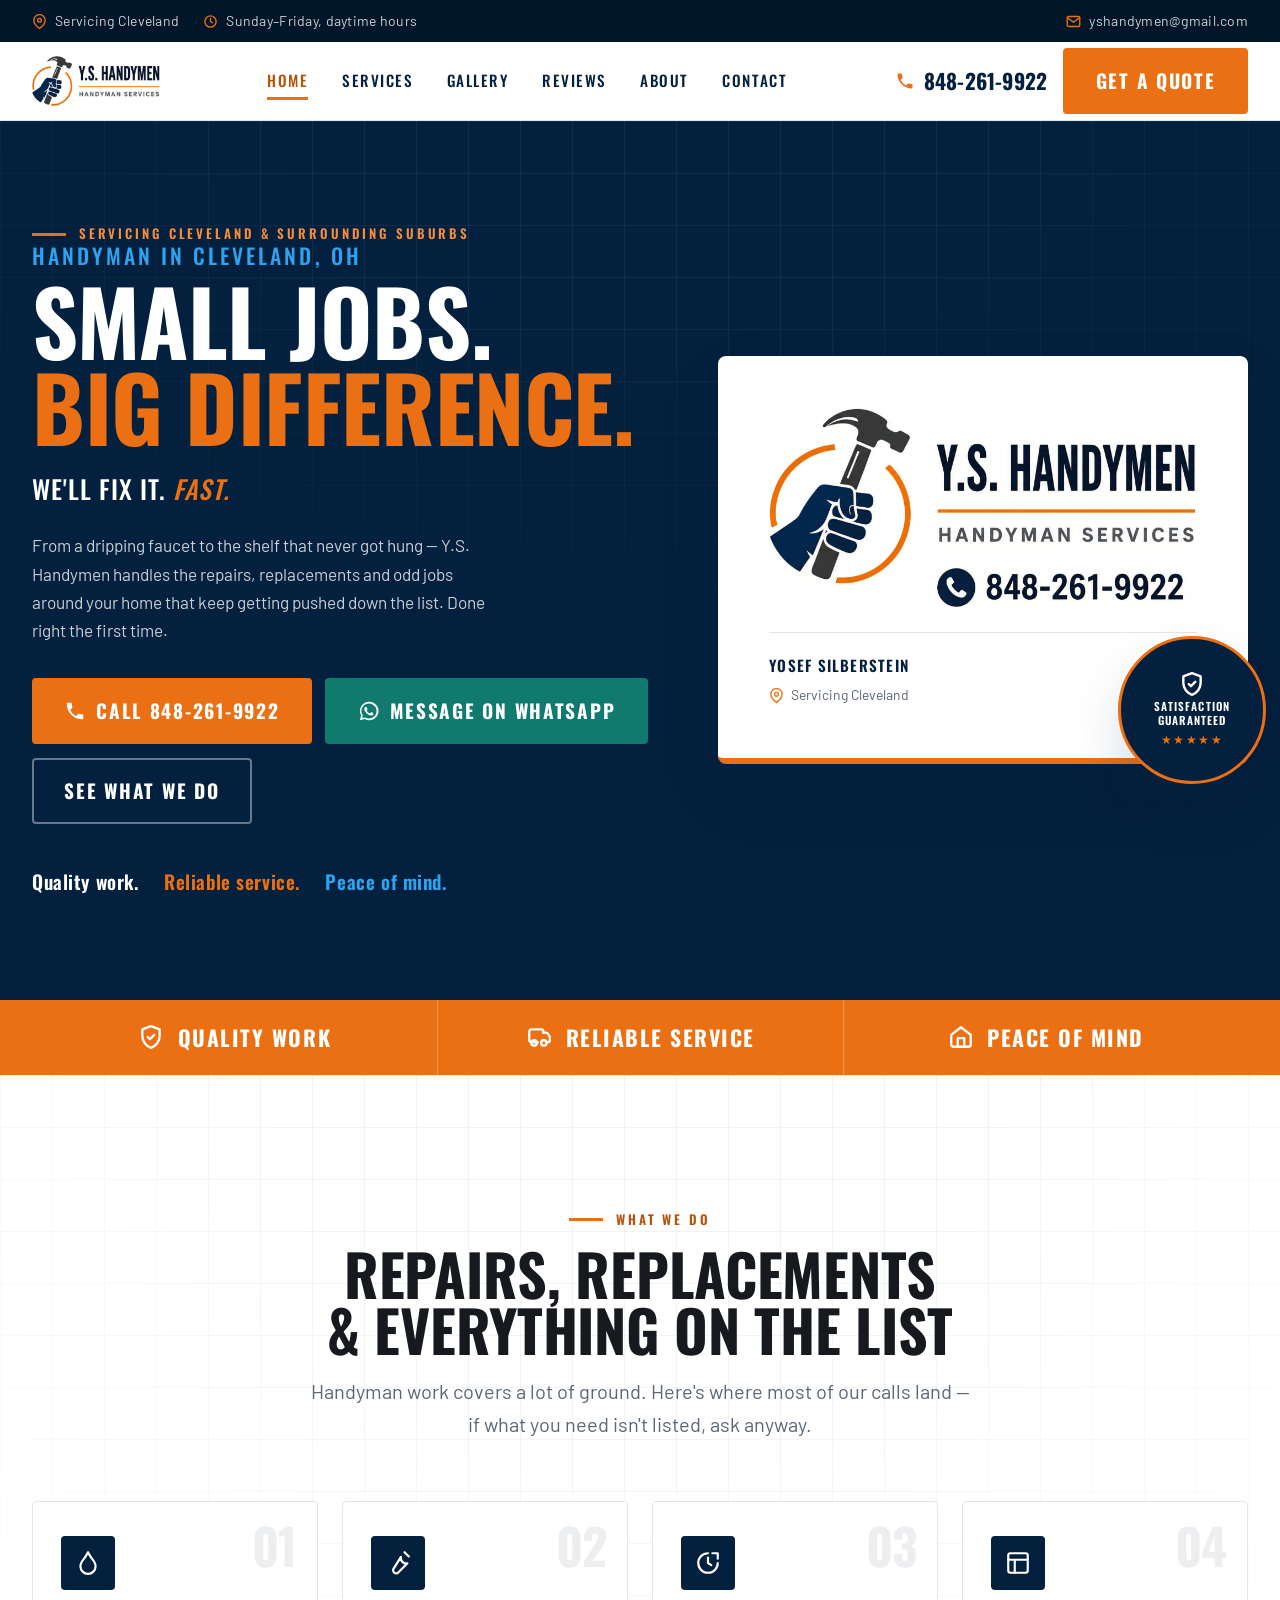
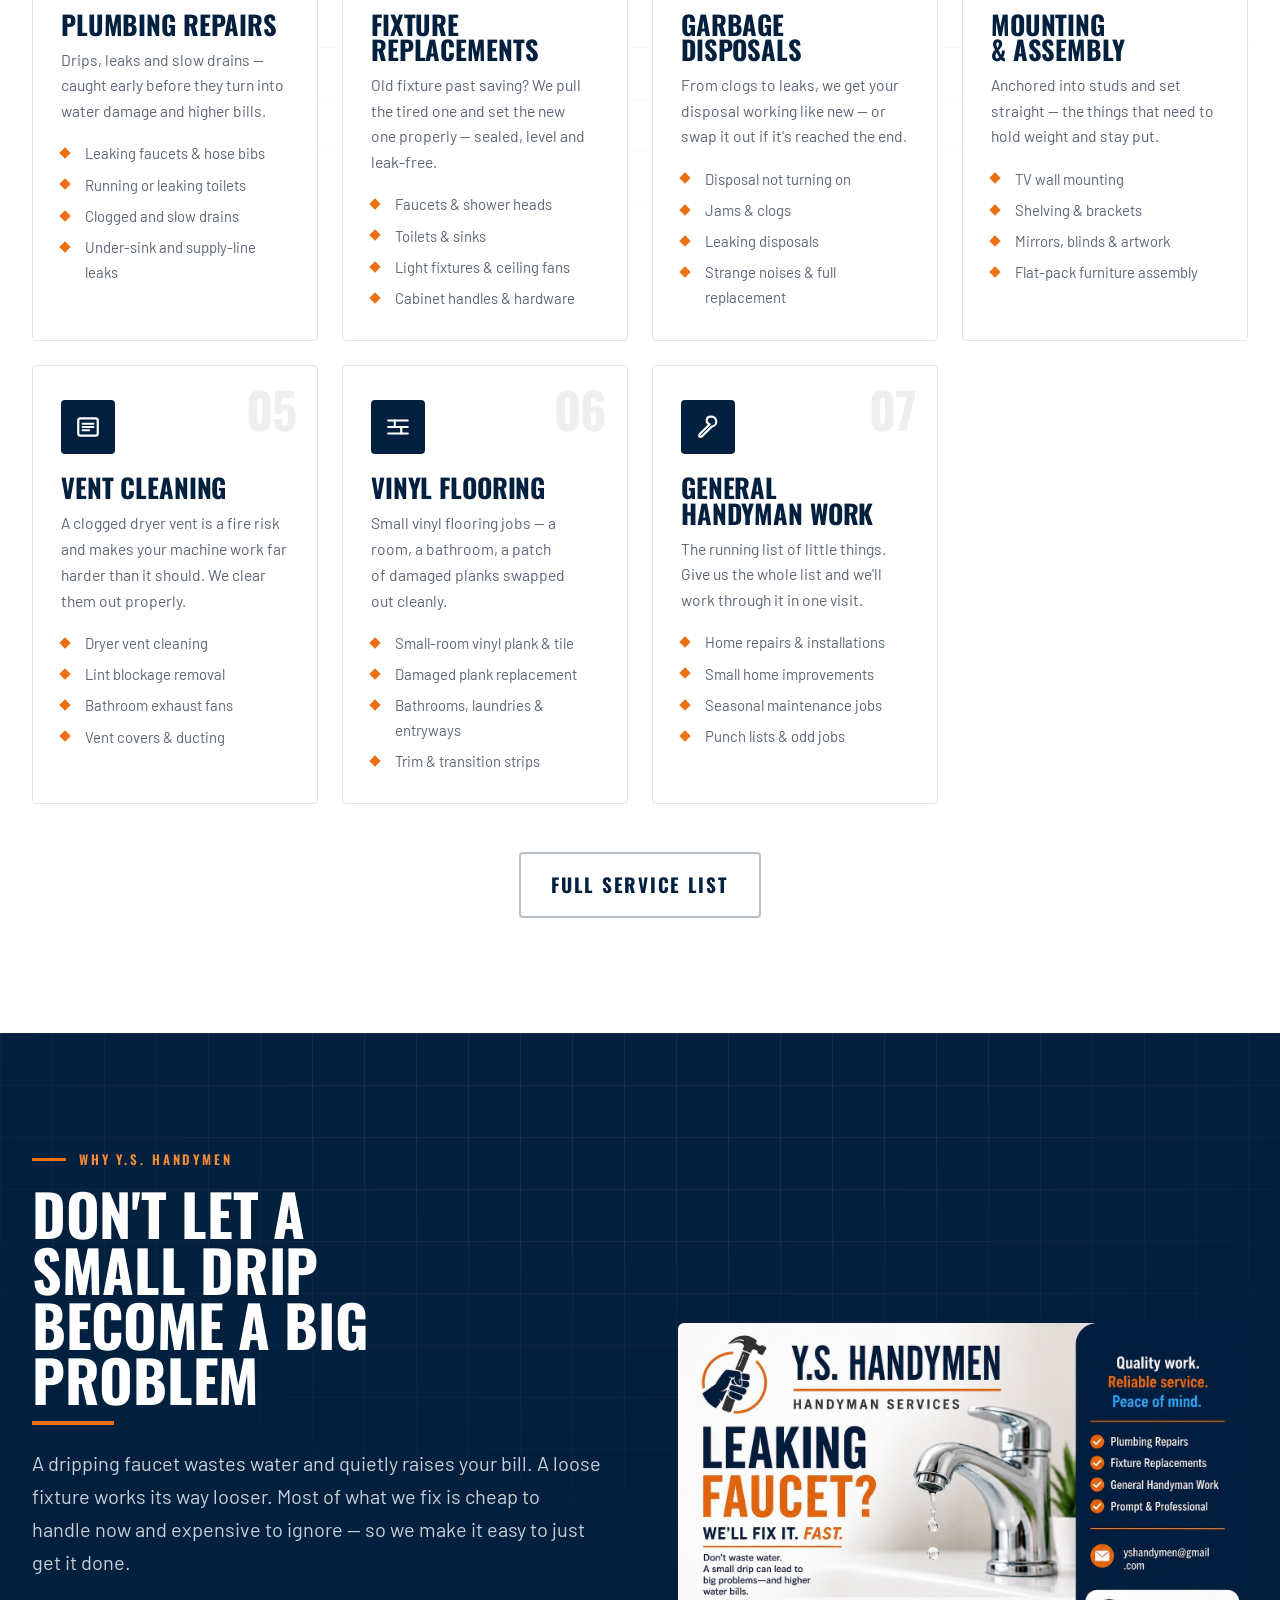
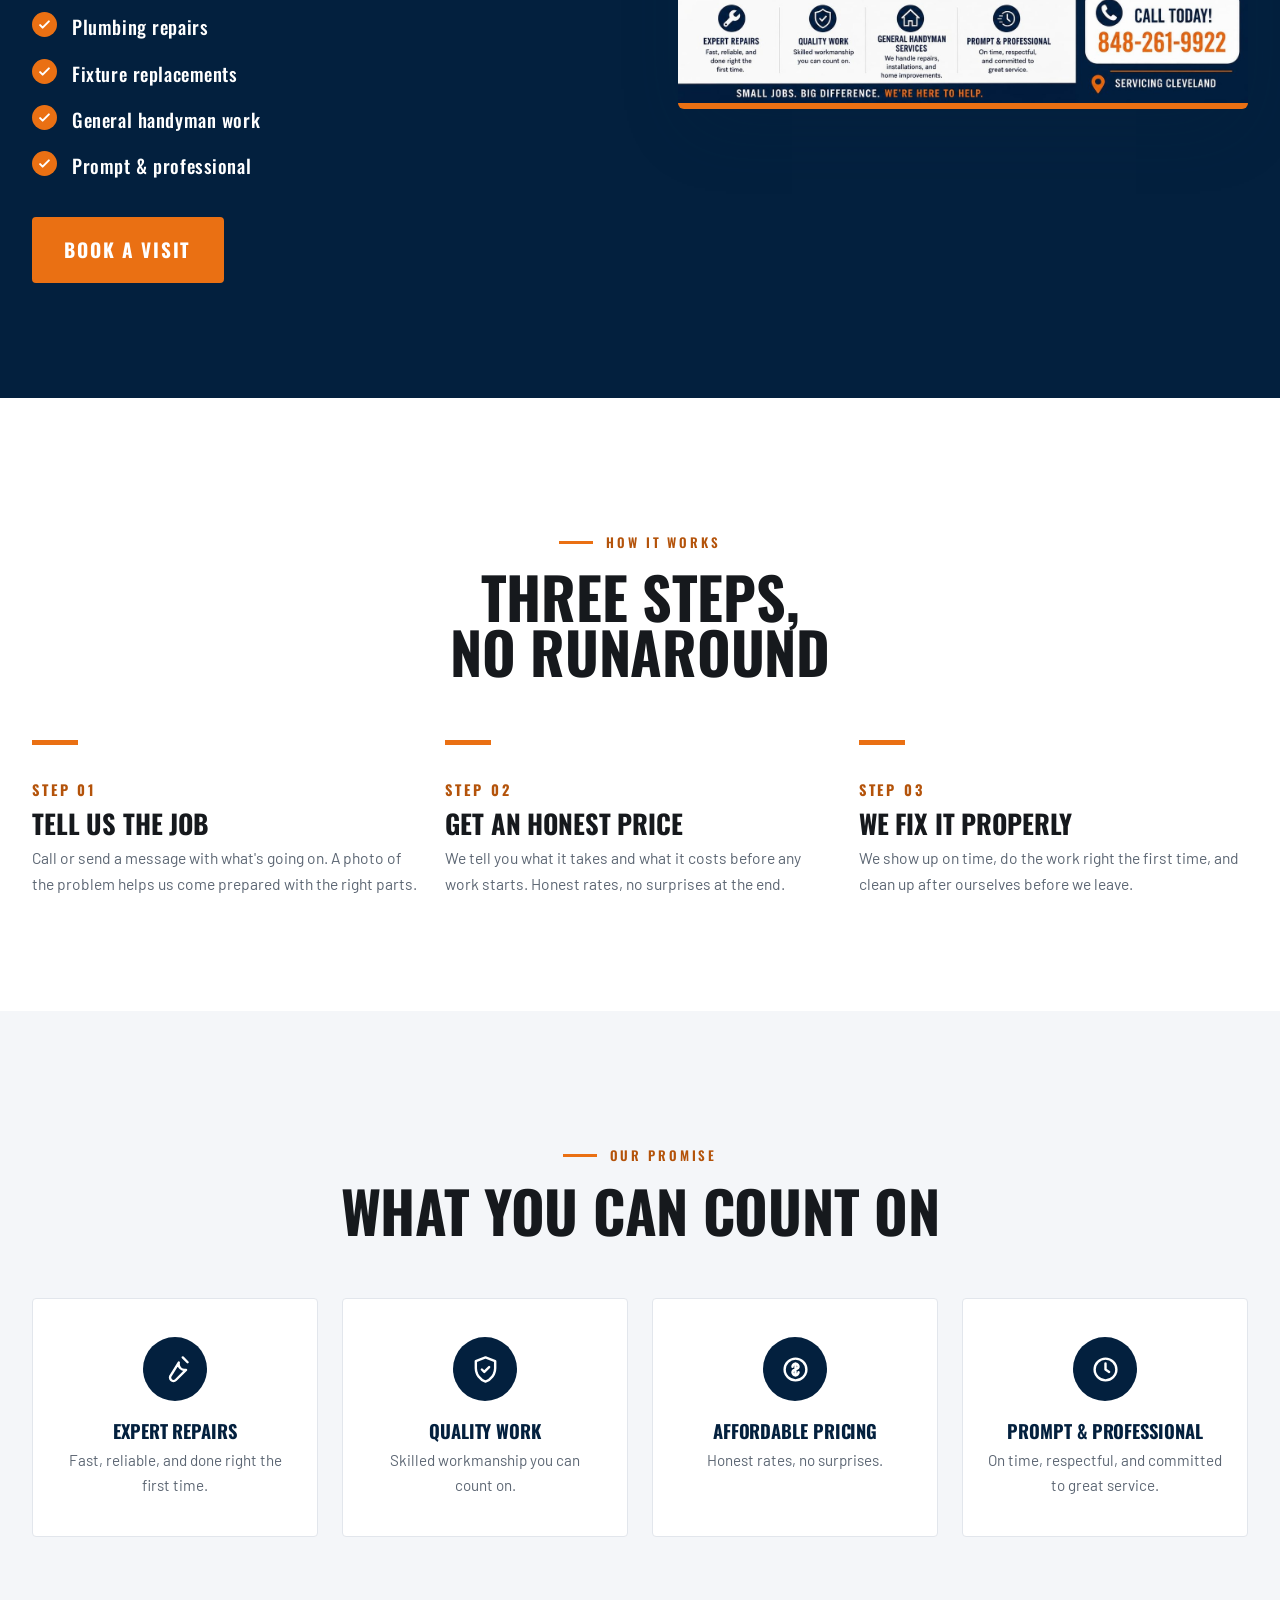
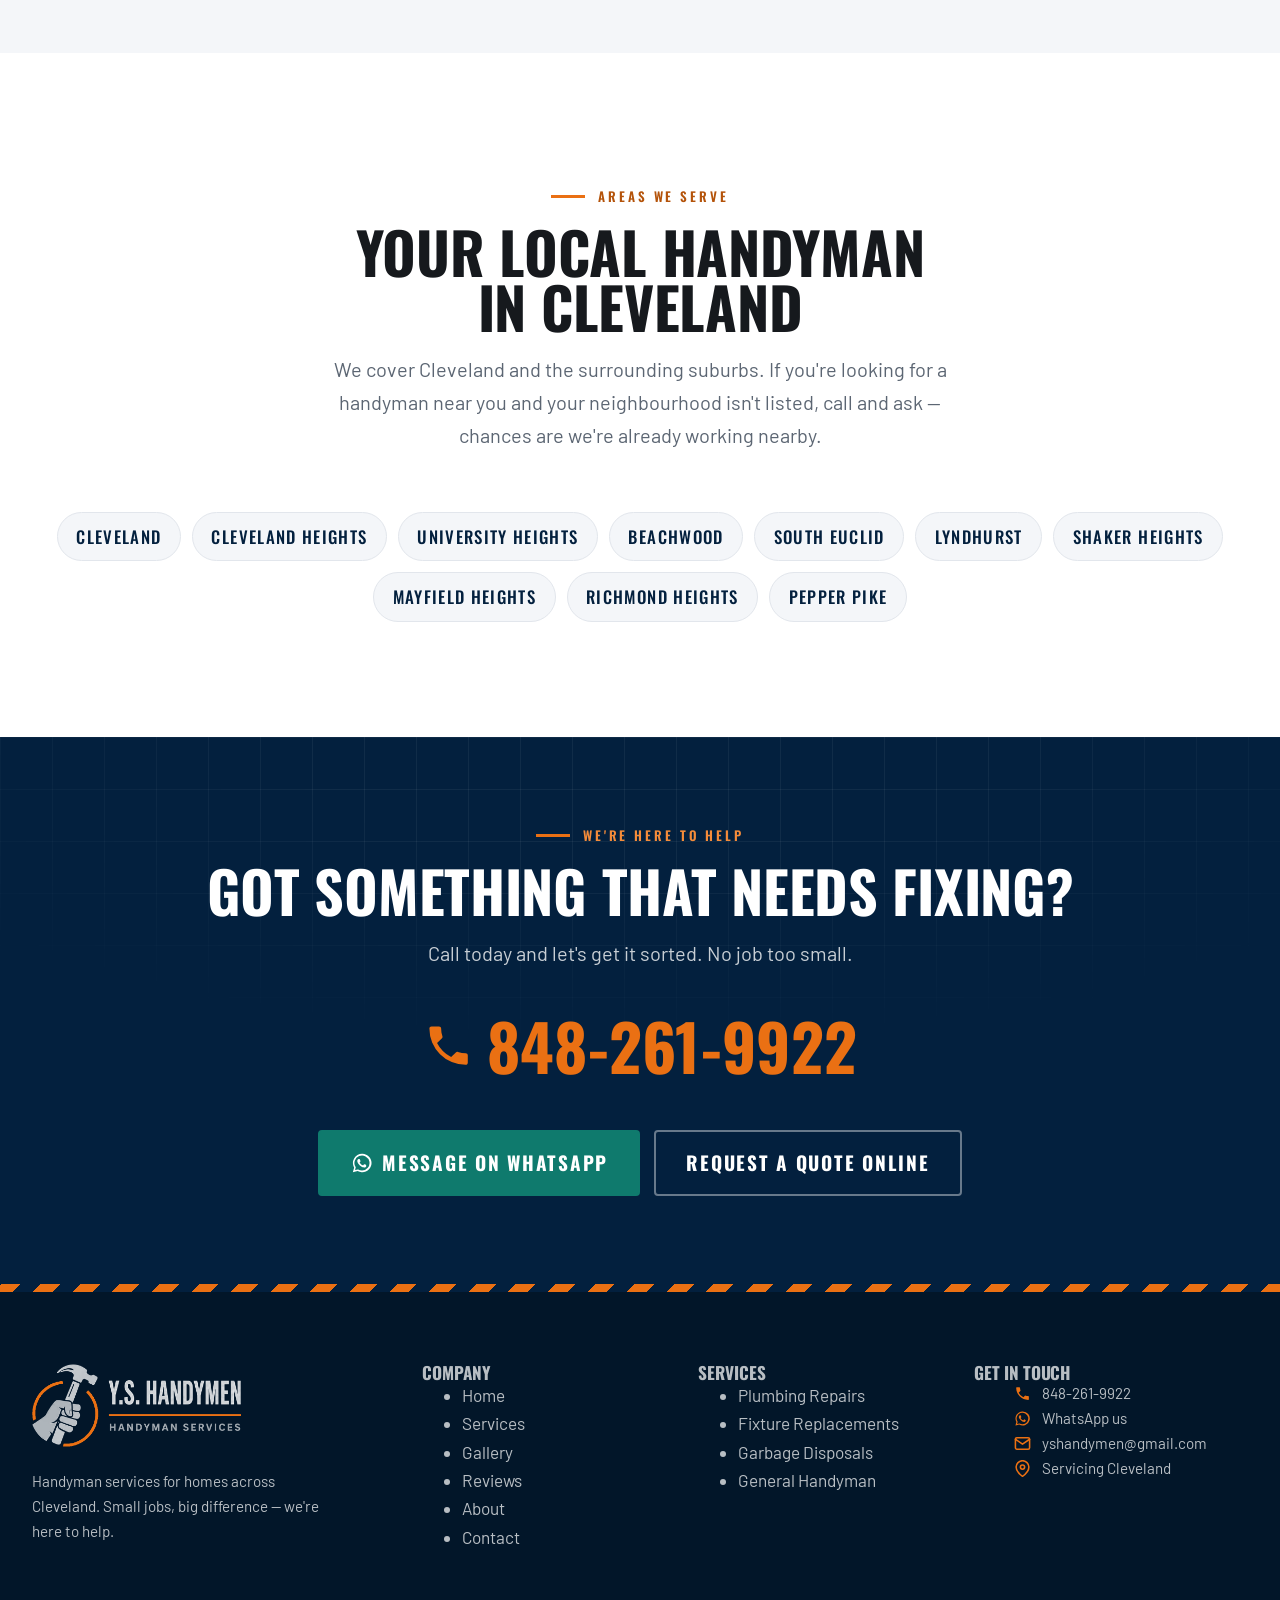
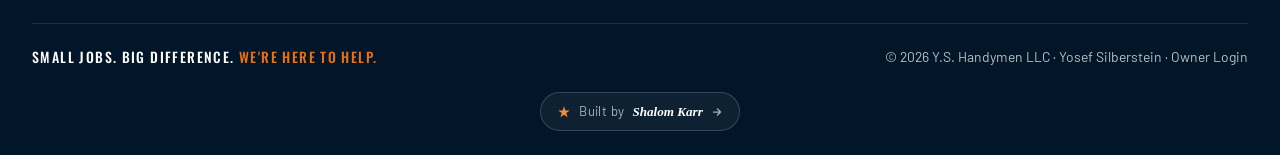
==== commit ee4f13b6: "Add the Built by Shalom Karr footer pill Same pill as SK Music and addressitled.com — star, italic s" ====
--- a/index.html
+++ b/index.html
@@ -705,6 +705,21 @@
   </div>
 </section>
 
+<!-- ============================================ reviews teaser
+     Hidden until home-reviews.js confirms there are approved reviews. -->
+<section class="section on-paper-2" id="home-reviews" style="display:none;">
+  <div class="shell">
+    <div class="sec-head center">
+      <p class="eyebrow eyebrow--center">Customer Reviews</p>
+      <h2>What your neighbors say</h2>
+    </div>
+    <div class="reviews-grid" id="home-reviews-list" style="margin-top:2.4rem;"></div>
+    <div class="btn-row center" style="margin-top:2.4rem;">
+      <a class="btn" href="reviews.html">Read All Reviews</a>
+    </div>
+  </div>
+</section>
+
 <!-- ============================================ CTA -->
 <section class="cta-band blueprint">
   <div class="shell cta-band__in">
@@ -791,6 +806,13 @@
     <span class="slogan">Small Jobs. Big Difference. <em>We're Here to Help.</em></span>
     <span>&copy; <span data-year>2026</span> Y.S. Handymen LLC · Yosef Silberstein · <a href="admin.html" style="color:inherit;">Owner Login</a></span>
   </div>
+  <div class="shell footer__credit">
+    <a class="built-by-pill" href="https://shalomkarr.pages.dev/" target="_blank" rel="noopener" title="Built by Shalom Karr">
+      <svg class="bb-star" viewBox="0 0 24 24" fill="currentColor"><path d="M12 2l2.39 7.36H22l-6.18 4.49 2.36 7.36L12 16.71l-6.18 4.5 2.36-7.36L2 9.36h7.61L12 2z"/></svg>
+      <span class="bb-by">Built by</span><span class="bb-who">Shalom Karr</span>
+      <svg class="bb-arrow" viewBox="0 0 24 24" fill="none" stroke="currentColor" stroke-width="2.5" stroke-linecap="round" stroke-linejoin="round"><path d="M5 12h14M13 6l6 6-6 6"/></svg>
+    </a>
+  </div>
 </footer>
 
 <!-- ============================================ mobile call bar -->
@@ -810,5 +832,6 @@
 </div>
 
 <script src="js/main.js"></script>
+<script src="js/home-reviews.js"></script>
 </body>
 </html>
--- a/css/styles.css
+++ b/css/styles.css
@@ -830,6 +830,12 @@
 @media (max-width: 1080px) {
   .footer__grid { grid-template-columns: 1fr 1fr; }
 }
+@media (max-width: 1240px) {
+  /* Six nav links now: shed the duplicate phone lockup and tighten gaps
+     before falling back to the burger, or the header overflows ~980-1200px. */
+  .nav__links { gap: 1.25rem; }
+  .nav__phone { display: none; }
+}
 @media (max-width: 980px) {
   .nav__links, .nav__phone { display: none; }
   .burger { display: block; }
@@ -863,6 +869,24 @@
   .btn-row .btn, .drawer .btn, form .btn { width: 100%; }
 }
 
+/* ------------------------------------------------- built-by credit
+   The "Built by Shalom Karr" pill shared with SK Music / addressitled.com,
+   recoloured for the navy footer. */
+.footer__credit { display: flex; justify-content: center; padding: 0 0 1.5rem; }
+a.built-by-pill {
+  display: inline-flex; align-items: center; gap: 8px; padding: 8px 16px;
+  border-radius: 999px; white-space: nowrap;
+  background: rgba(255, 255, 255, .05); border: 1px solid rgba(255, 255, 255, .16);
+  color: rgba(255, 255, 255, .65); font-size: .82rem; text-decoration: none;
+  transition: background .16s, border-color .16s, color .16s;
+}
+a.built-by-pill:hover { background: rgba(255, 255, 255, .1); border-color: rgba(255, 255, 255, .3); color: #fff; }
+.built-by-pill .bb-star { width: 14px; height: 14px; color: var(--orange-400); flex: none; }
+.built-by-pill .bb-by { letter-spacing: .4px; }
+.built-by-pill .bb-who { font-family: Georgia, "Times New Roman", serif; font-style: italic; font-weight: 600; color: #fff; }
+.built-by-pill .bb-arrow { width: 12px; height: 12px; flex: none; transition: transform .2s; }
+a.built-by-pill:hover .bb-arrow { transform: translateX(3px); }
+
 /* --------------------------------------------------------- reviews */
 .stars { font-size: 1.05rem; letter-spacing: .14em; color: var(--orange); white-space: nowrap; }
 .stars i { font-style: normal; color: var(--line); }
@@ -886,6 +910,14 @@
 }
 .reviews-empty strong { color: var(--navy); }
 
+.rating-summary {
+  display: inline-flex; align-items: center; gap: .55rem;
+  margin-top: 1.4rem; padding: .55rem 1rem;
+  background: #fff; border: 1px solid var(--line); border-radius: 999px;
+  font-size: .95rem; color: var(--slate);
+}
+.rating-summary b { color: var(--navy); font-size: 1.05rem; }
+
 /* Star rating input: sources are in reverse order (5→1) so `~` can light up
    everything to the left of the hovered/checked star. */
 .rate { display: flex; flex-direction: row-reverse; justify-content: flex-end; gap: .15rem; }
@@ -914,6 +946,19 @@
   background: var(--navy); color: #fff; padding: .28rem .6rem; border-radius: 3px;
 }
 .ba-tag--after { background: var(--orange); }
+.ba-pair img { cursor: zoom-in; }
+.lightbox {
+  position: fixed; inset: 0; z-index: 300;
+  background: rgba(2, 14, 27, .93);
+  display: grid; place-content: center; gap: .9rem;
+  padding: clamp(1rem, 4vw, 2.5rem); cursor: zoom-out;
+}
+.lightbox img {
+  max-width: min(94vw, 1100px); max-height: 82vh;
+  border-radius: 6px; border-bottom: 5px solid var(--orange);
+  aspect-ratio: auto; object-fit: contain;
+}
+.lightbox p { color: #fff; text-align: center; font-size: .95rem; }
 .ba-body { padding: 1.35rem 1.5rem 1.5rem; }
 .ba-body h3 { color: var(--navy); font-size: 1.12rem; margin-bottom: .35rem; }
 .ba-body p { color: var(--slate); font-size: .93rem; }
@@ -953,6 +998,17 @@
 .adm-actions { margin-top: .8rem; }
 .adm-thumbs { display: grid; grid-template-columns: 1fr 1fr; gap: .5rem; margin-bottom: .6rem; }
 .adm-thumbs img { width: 100%; aspect-ratio: 4 / 3; object-fit: cover; border-radius: 4px; }
+.adm-edit { display: grid; gap: .8rem; margin-top: .8rem; }
+.adm-edit label {
+  display: grid; gap: .35rem;
+  font-family: var(--display); font-weight: 500; font-size: .78rem;
+  letter-spacing: .12em; text-transform: uppercase; color: var(--navy);
+}
+.adm-edit input, .adm-edit select, .adm-edit textarea {
+  width: 100%; padding: .7rem .85rem;
+  border: 1.5px solid var(--line); border-radius: var(--radius); background: var(--paper-2);
+  font-size: .95rem; letter-spacing: normal; text-transform: none;
+}
 .adm-bar {
   display: flex; align-items: center; justify-content: space-between; gap: 1rem;
   flex-wrap: wrap; margin-bottom: 1.75rem;
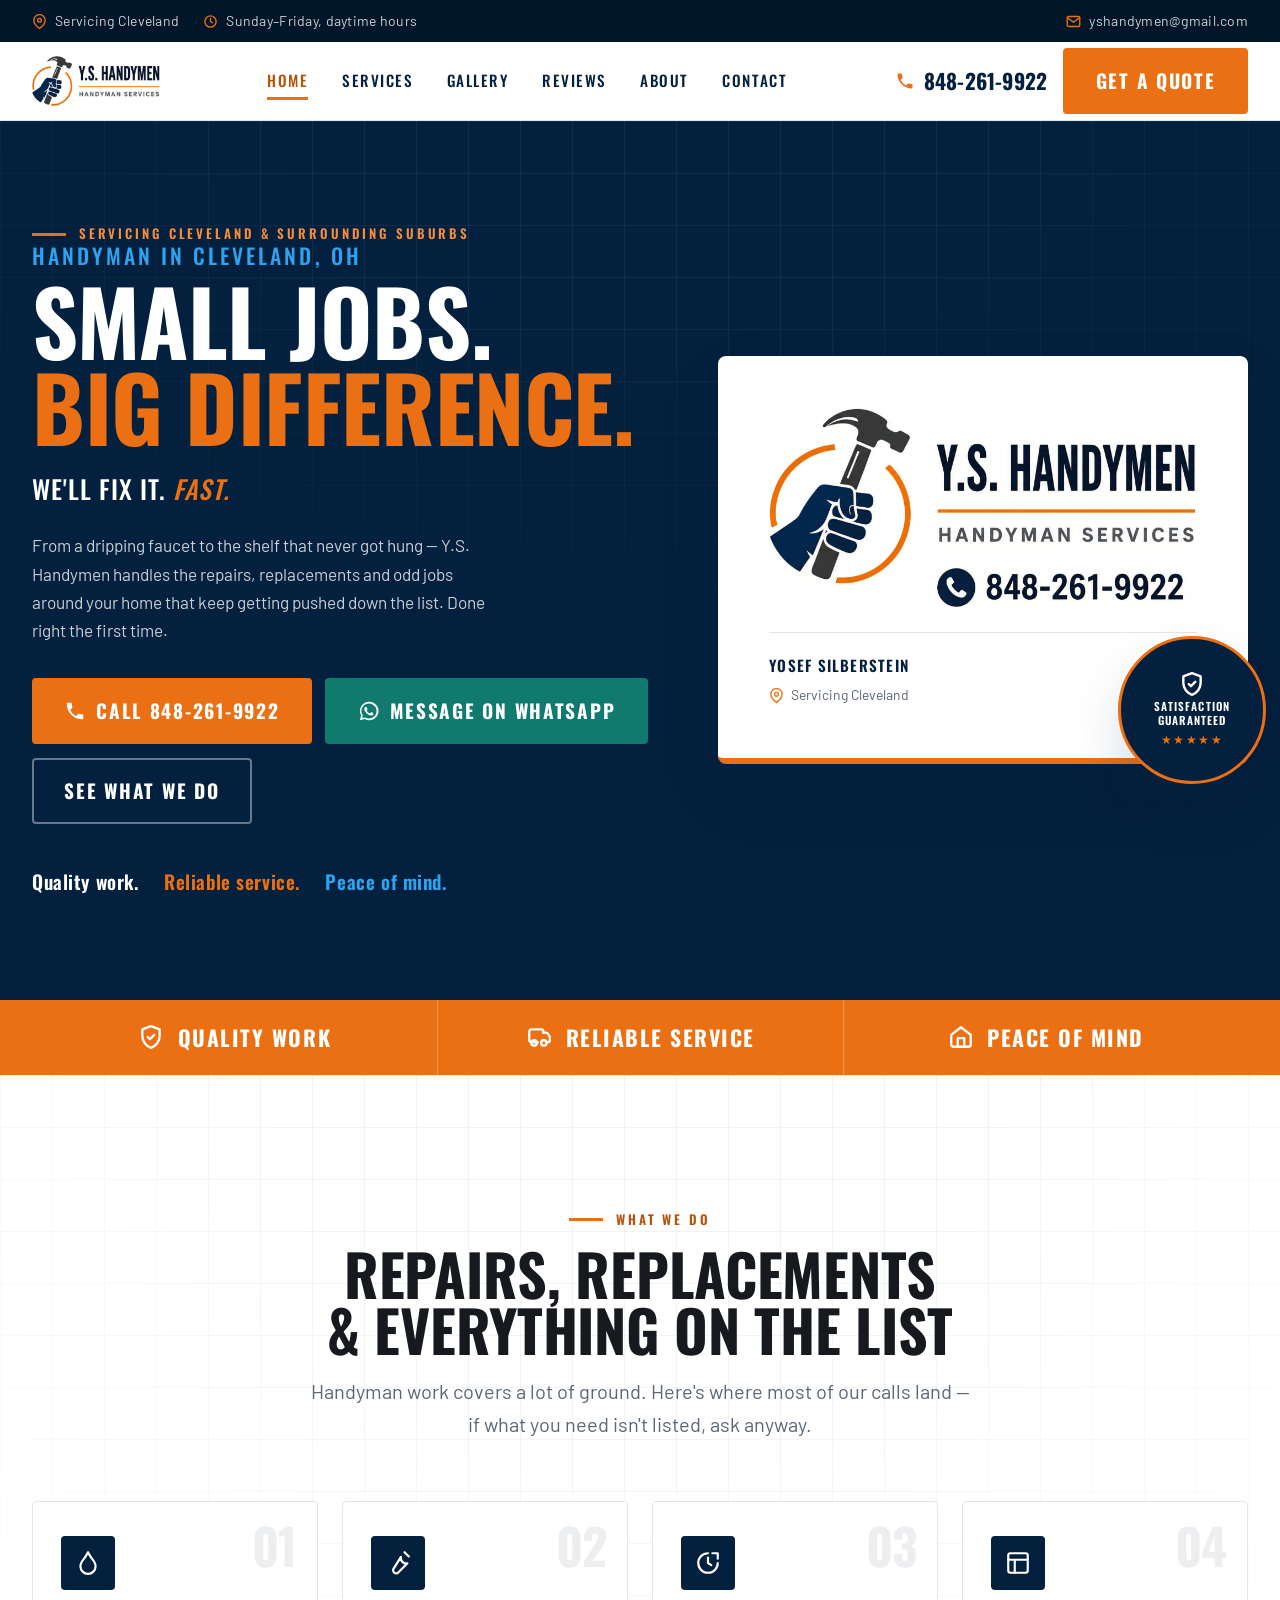
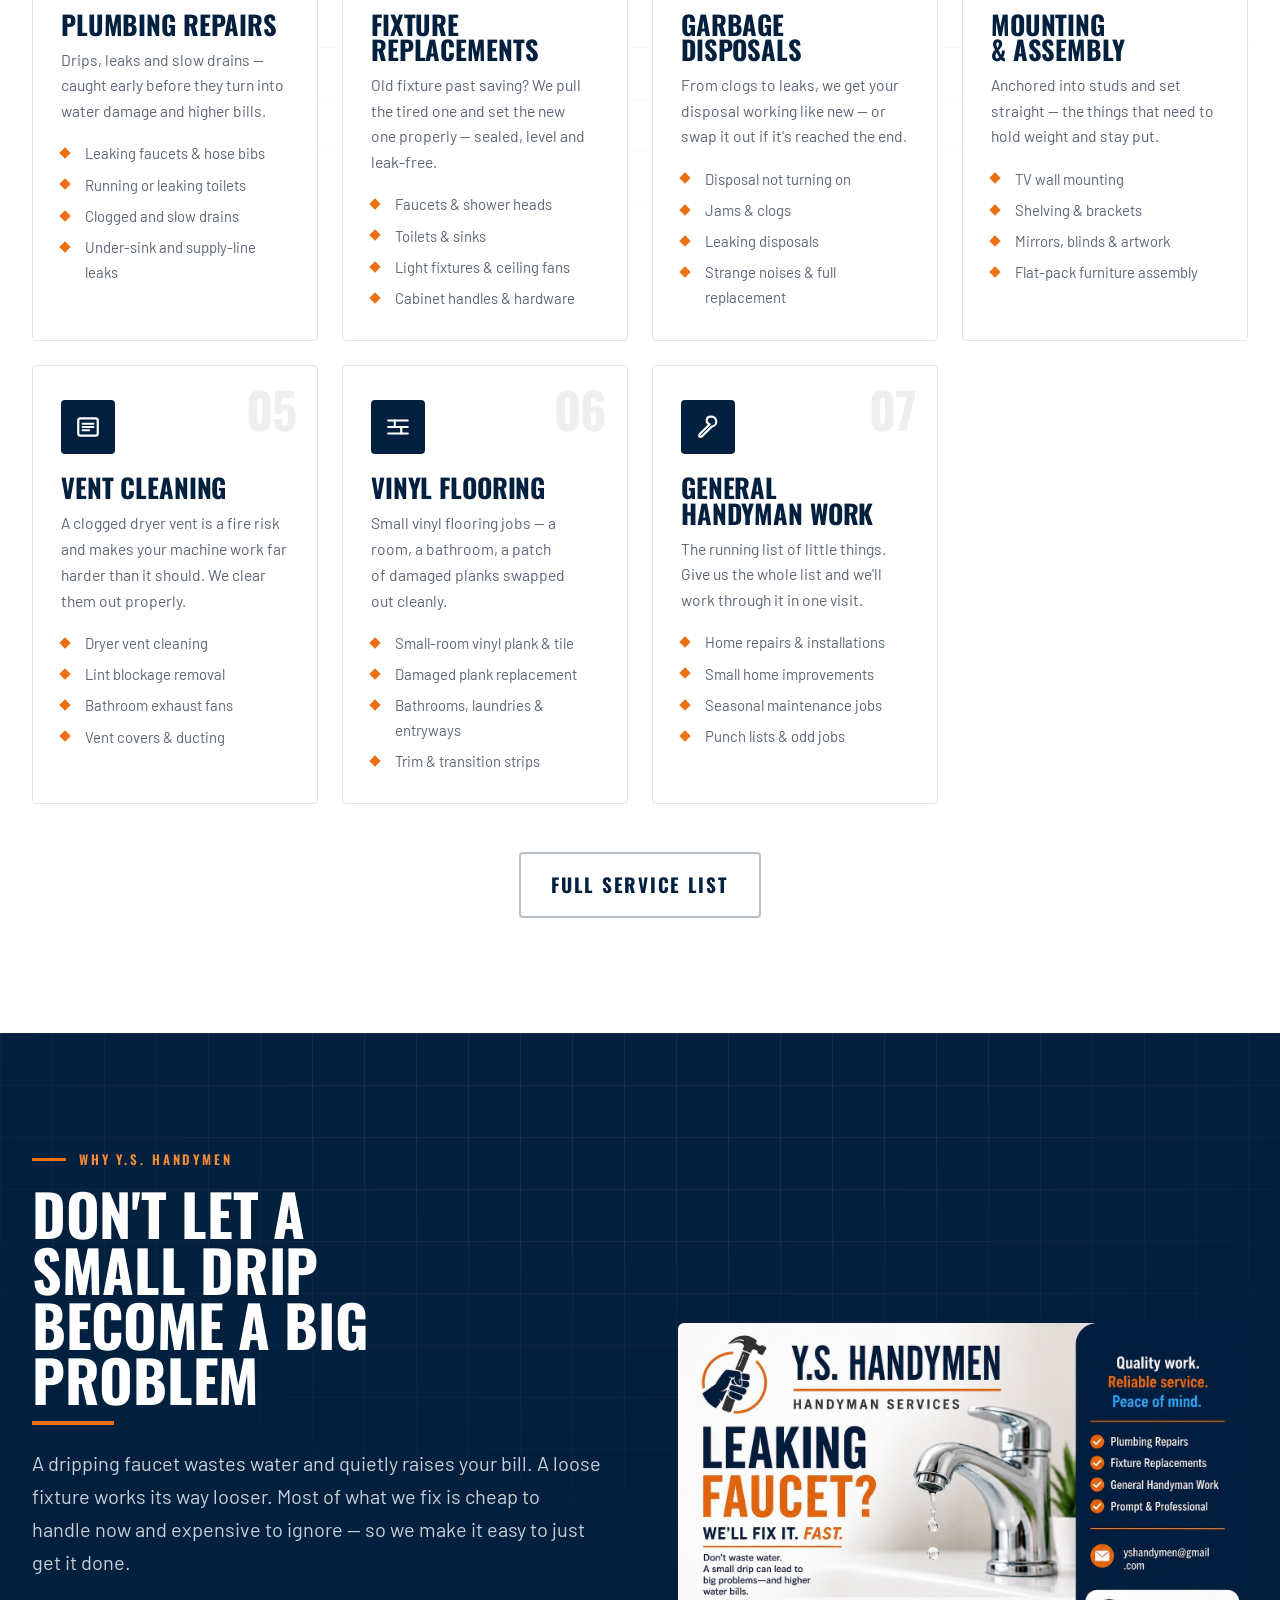
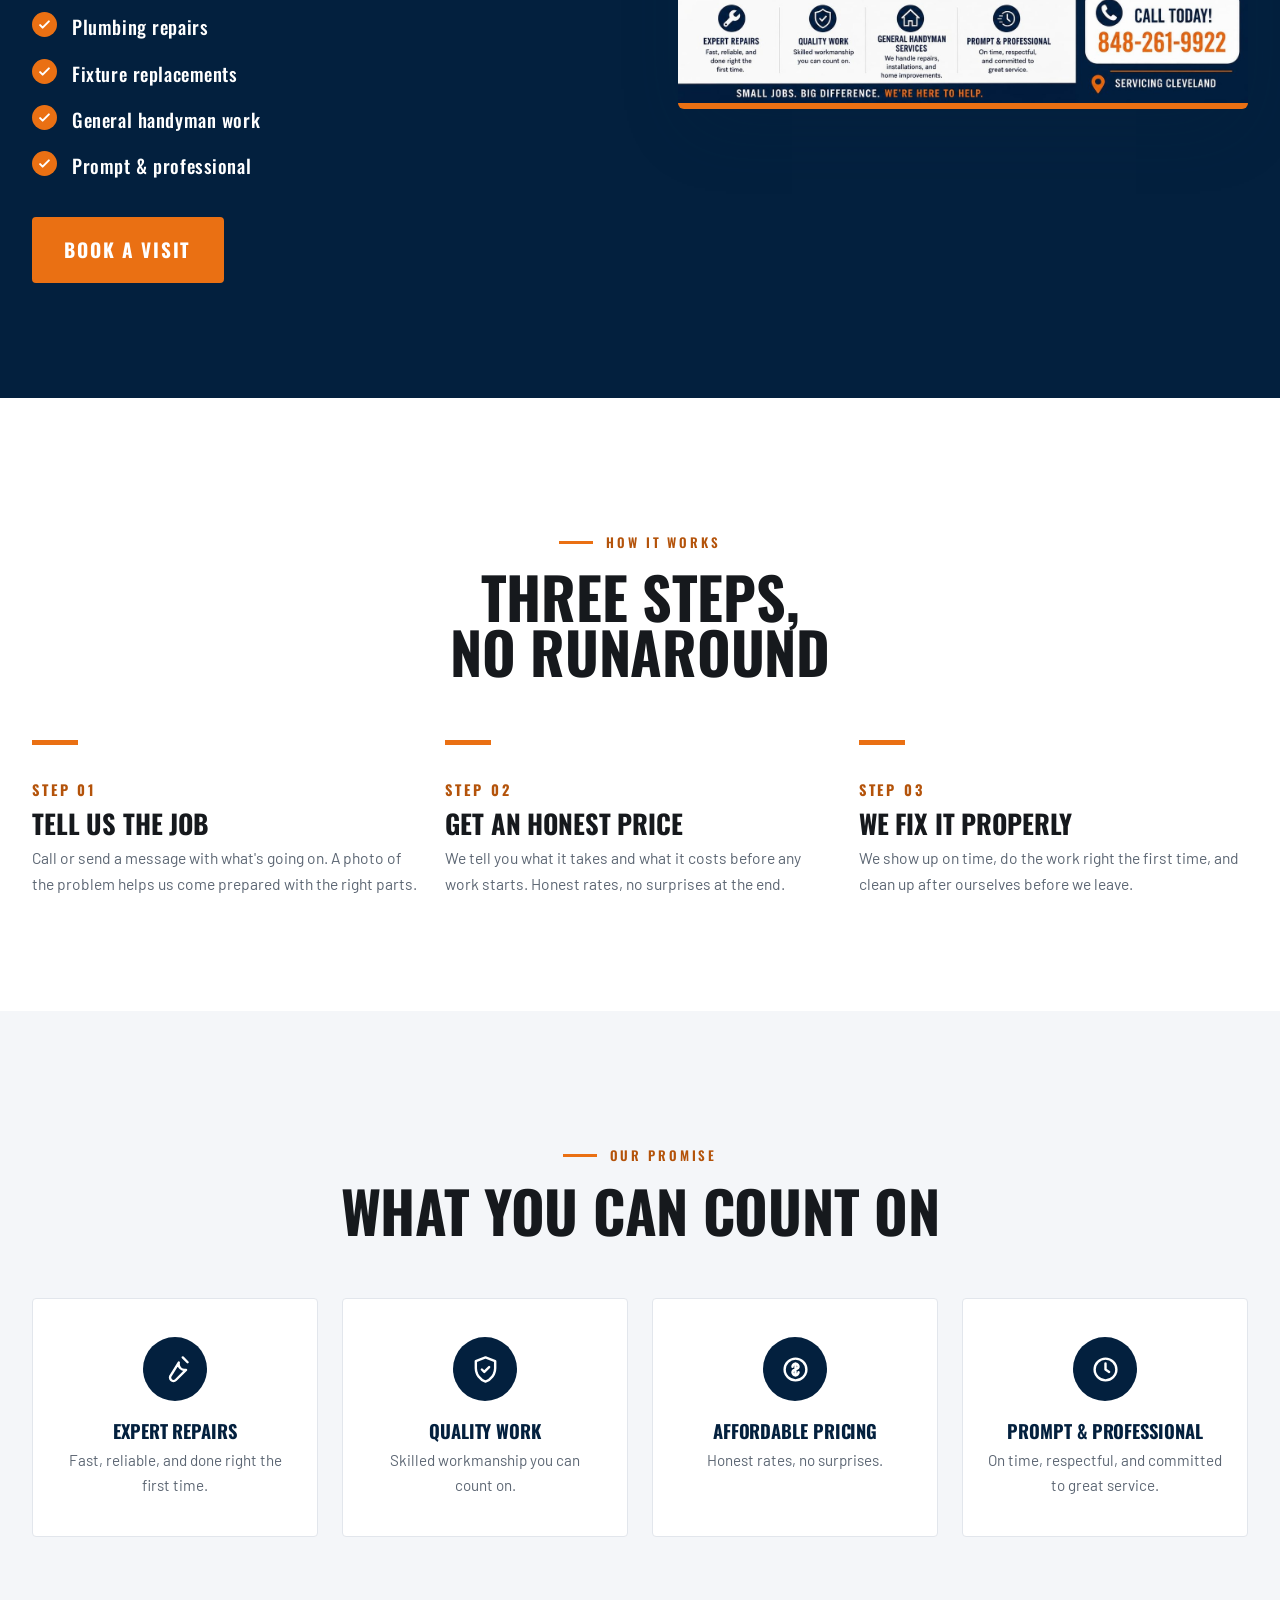
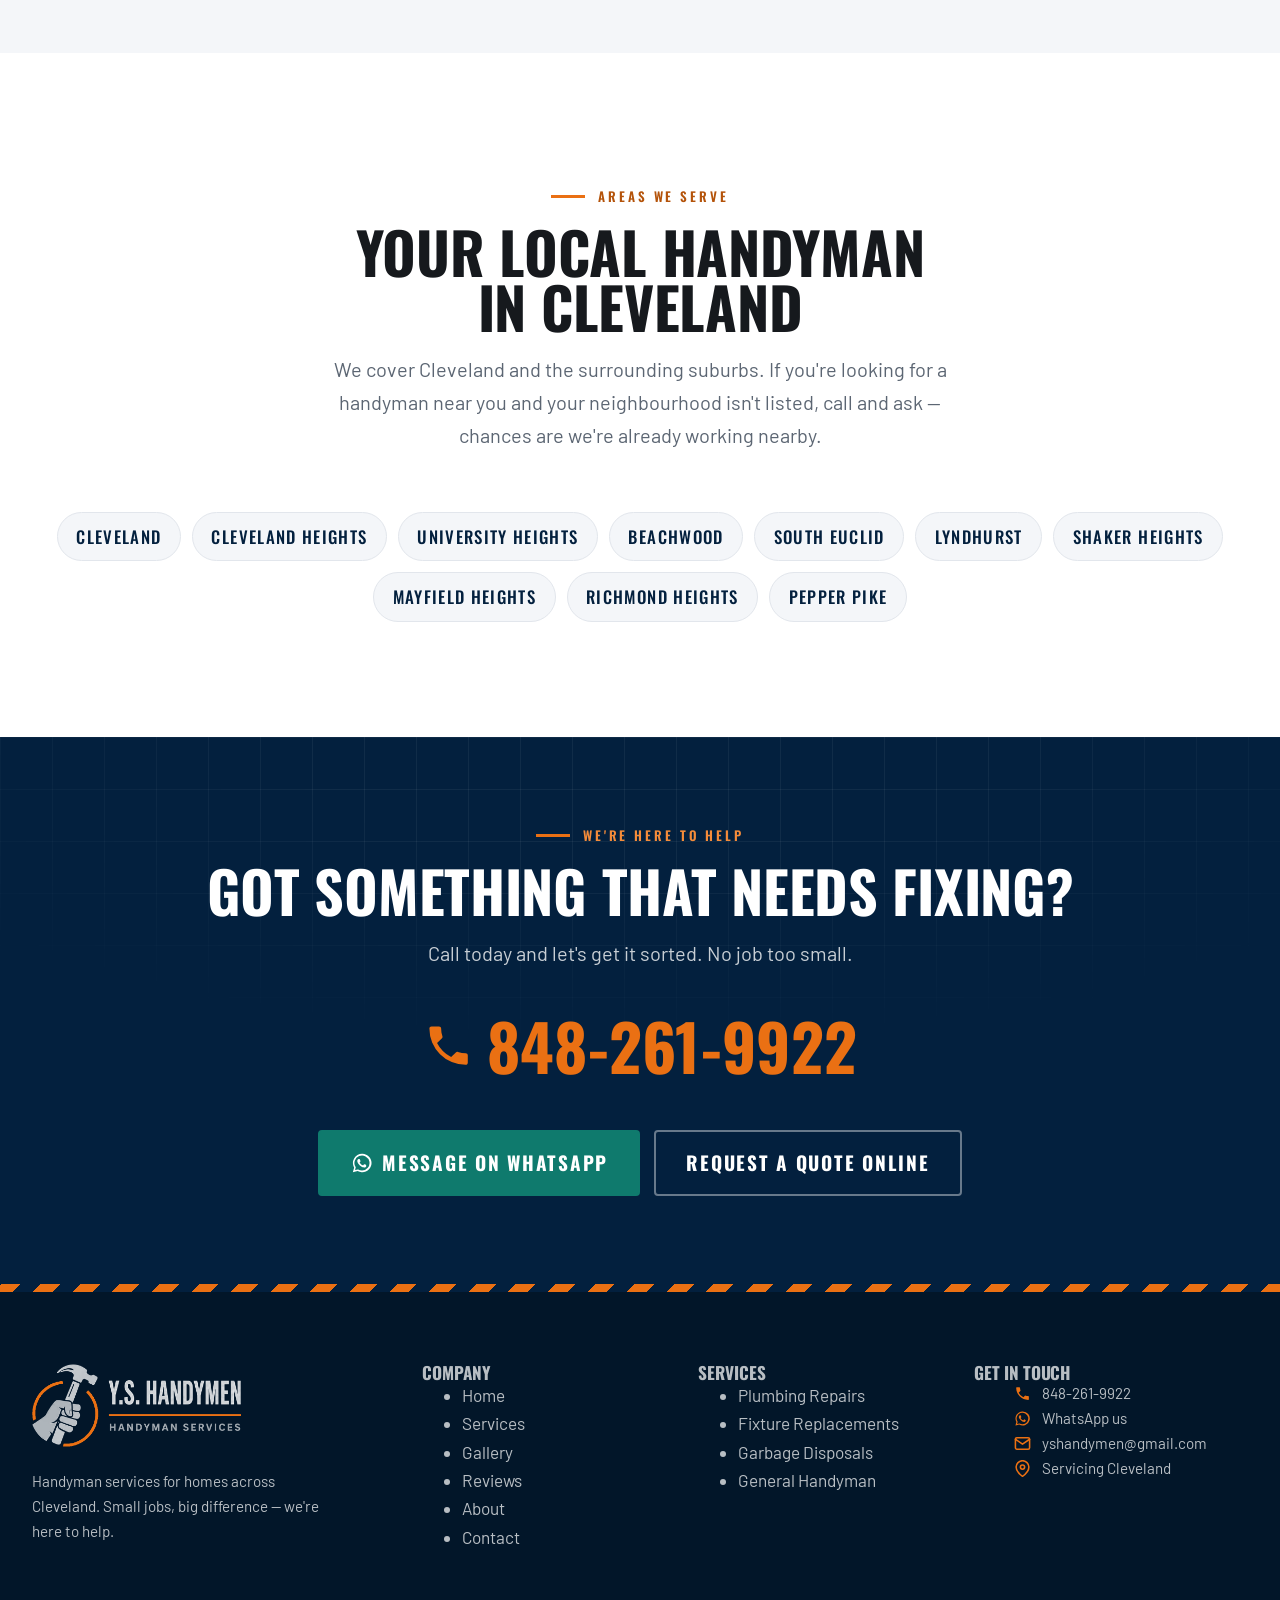
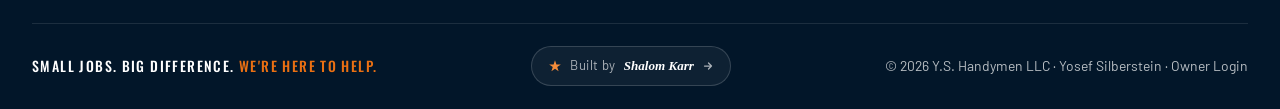
==== commit 9da93c93: "Put the built-by pill on the footer bar line instead of its own row The bar is already space-between" ====
--- a/index.html
+++ b/index.html
@@ -804,14 +804,12 @@
 
   <div class="shell footer__bar">
     <span class="slogan">Small Jobs. Big Difference. <em>We're Here to Help.</em></span>
-    <span>&copy; <span data-year>2026</span> Y.S. Handymen LLC · Yosef Silberstein · <a href="admin.html" style="color:inherit;">Owner Login</a></span>
-  </div>
-  <div class="shell footer__credit">
     <a class="built-by-pill" href="https://shalomkarr.pages.dev/" target="_blank" rel="noopener" title="Built by Shalom Karr">
       <svg class="bb-star" viewBox="0 0 24 24" fill="currentColor"><path d="M12 2l2.39 7.36H22l-6.18 4.49 2.36 7.36L12 16.71l-6.18 4.5 2.36-7.36L2 9.36h7.61L12 2z"/></svg>
       <span class="bb-by">Built by</span><span class="bb-who">Shalom Karr</span>
       <svg class="bb-arrow" viewBox="0 0 24 24" fill="none" stroke="currentColor" stroke-width="2.5" stroke-linecap="round" stroke-linejoin="round"><path d="M5 12h14M13 6l6 6-6 6"/></svg>
     </a>
+    <span>&copy; <span data-year>2026</span> Y.S. Handymen LLC · Yosef Silberstein · <a href="admin.html" style="color:inherit;">Owner Login</a></span>
   </div>
 </footer>
 
--- a/css/styles.css
+++ b/css/styles.css
@@ -871,8 +871,8 @@
 
 /* ------------------------------------------------- built-by credit
    The "Built by Shalom Karr" pill shared with SK Music / addressitled.com,
-   recoloured for the navy footer. */
-.footer__credit { display: flex; justify-content: center; padding: 0 0 1.5rem; }
+   recoloured for the navy footer. Sits inline as the centre item of the
+   footer bar (slogan · pill · copyright). */
 a.built-by-pill {
   display: inline-flex; align-items: center; gap: 8px; padding: 8px 16px;
   border-radius: 999px; white-space: nowrap;
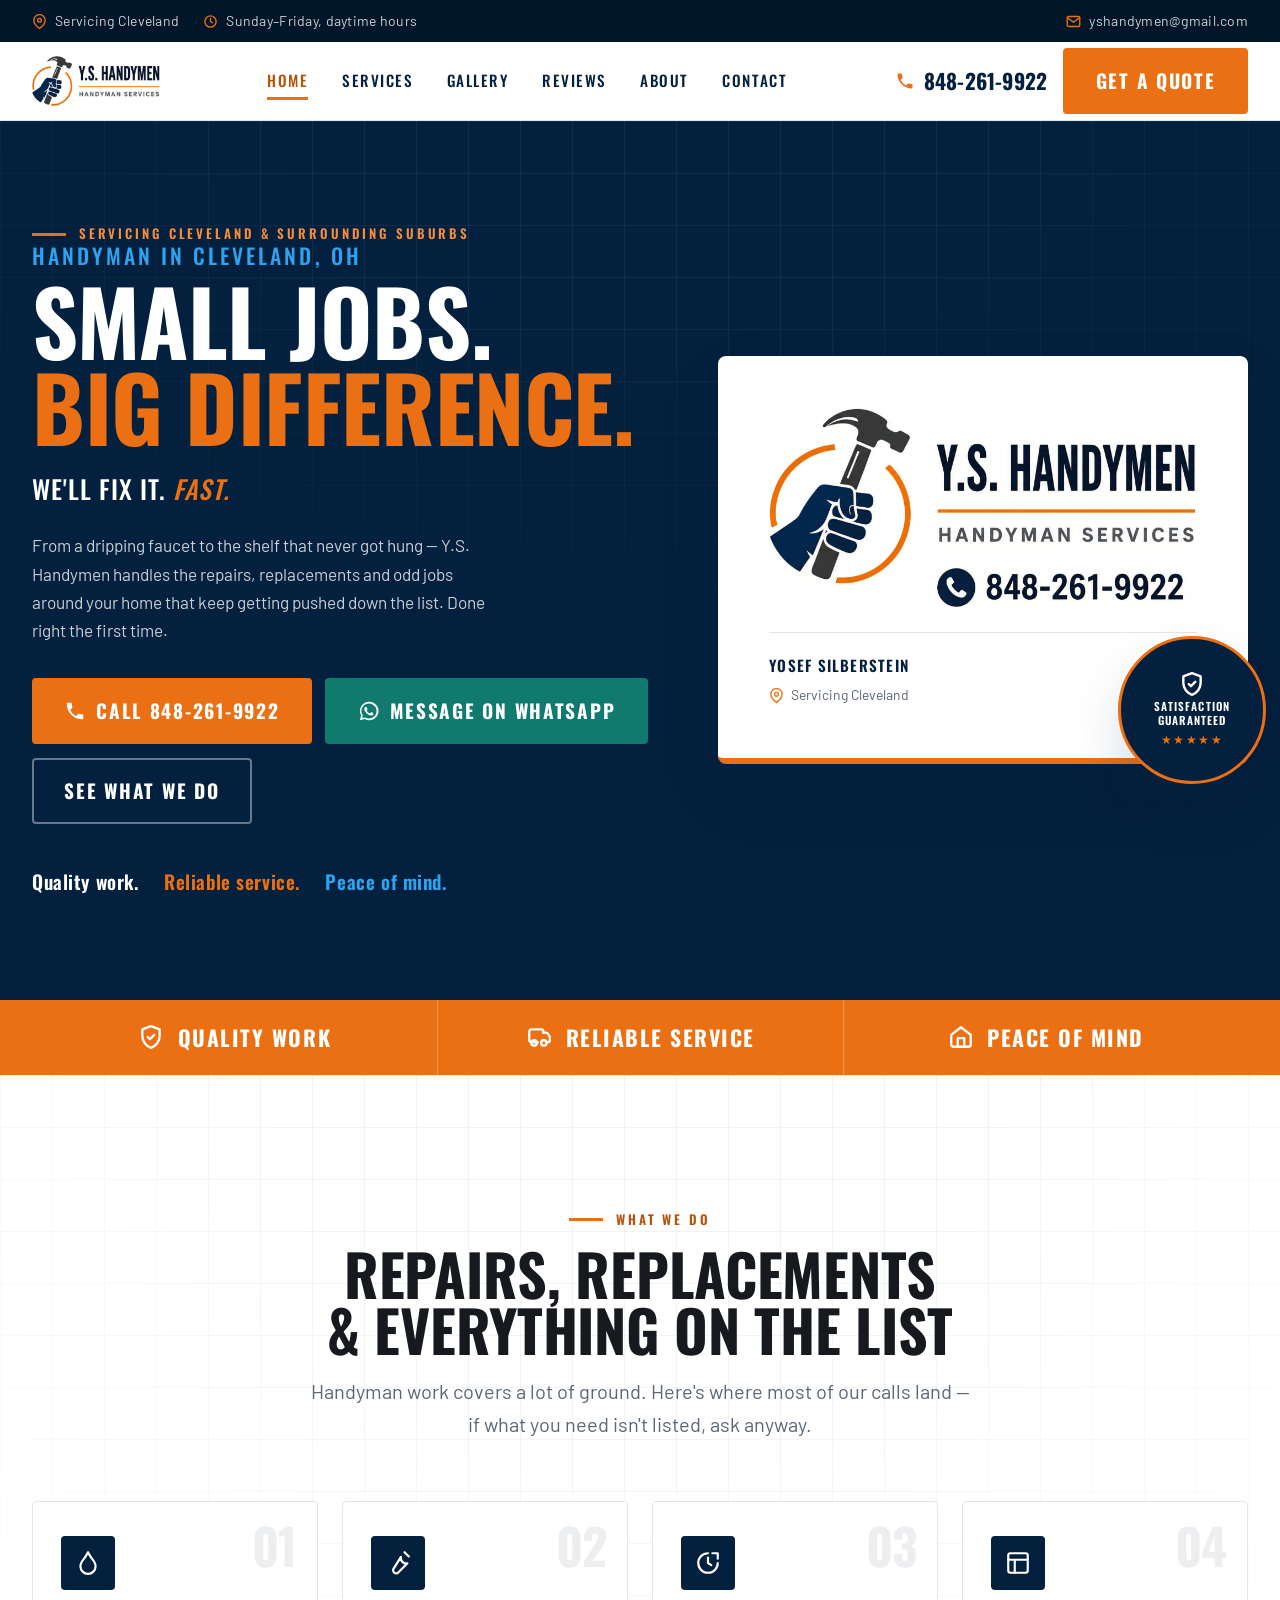
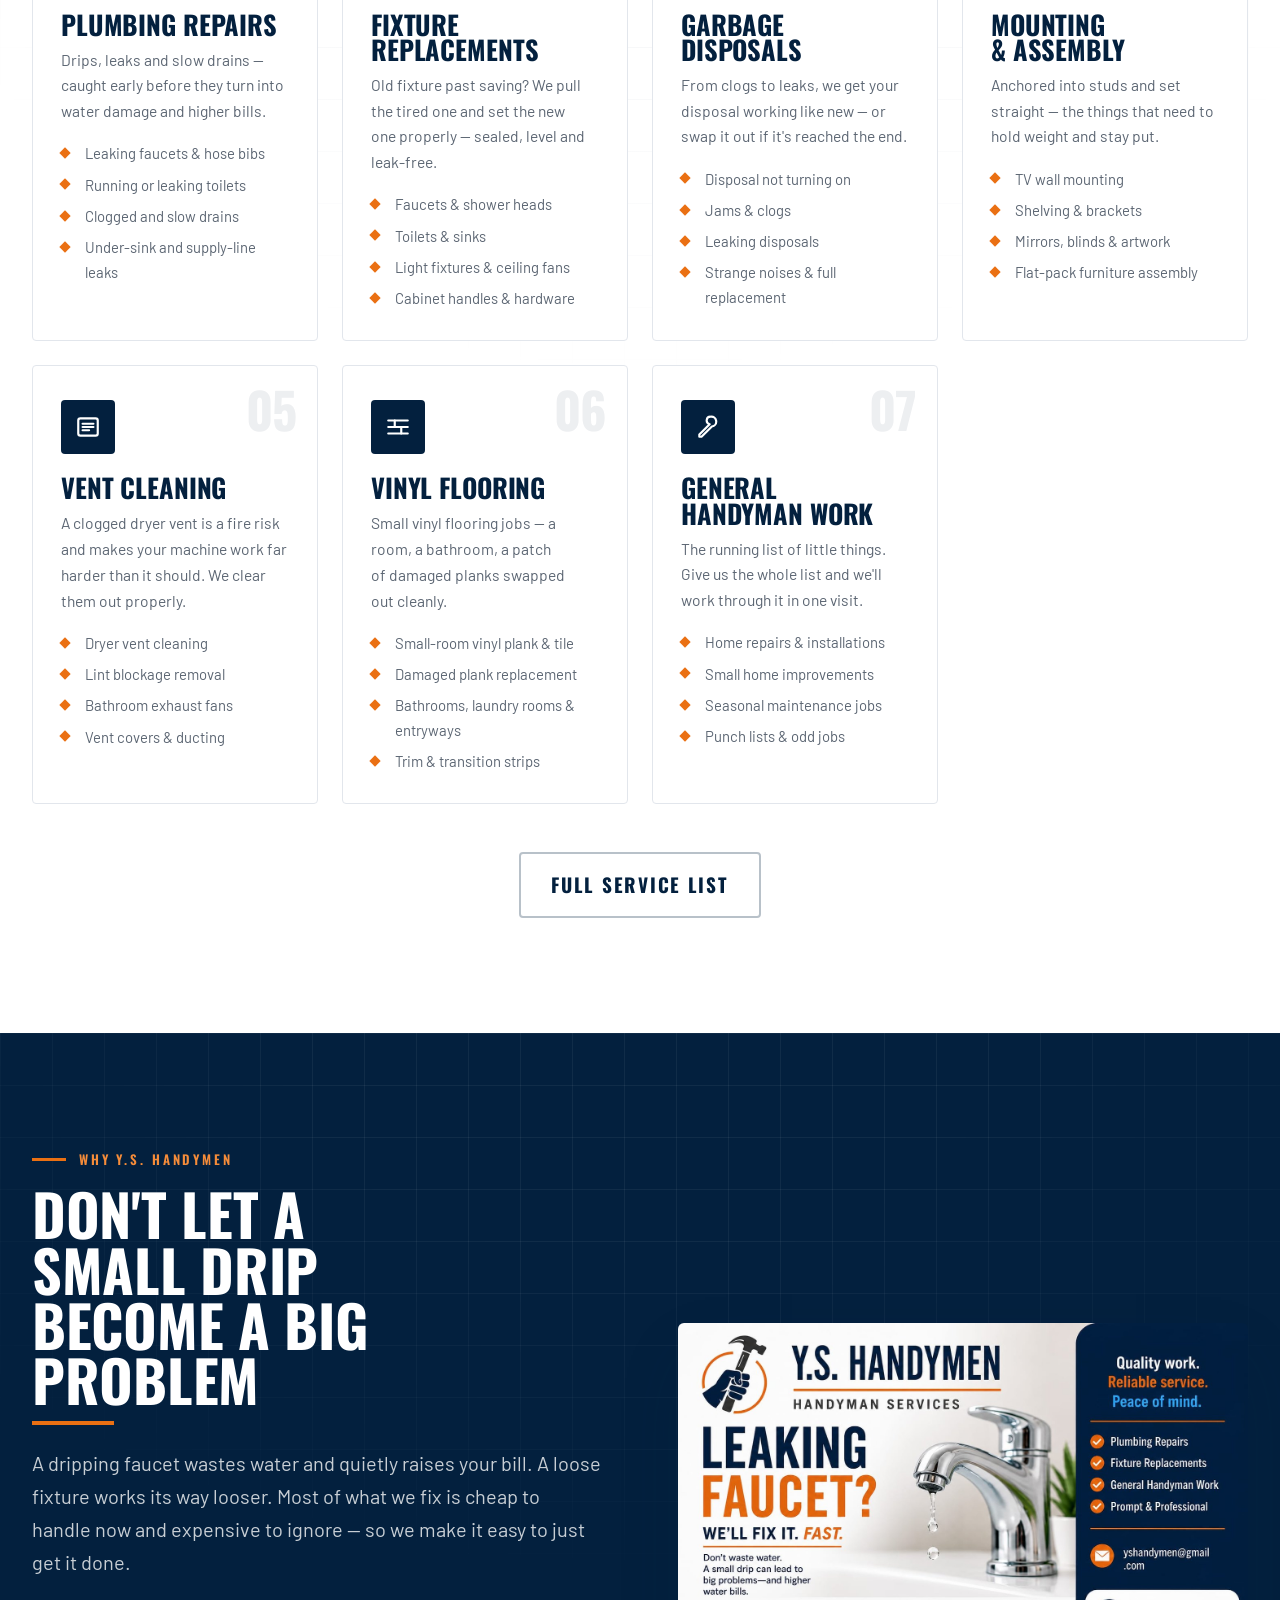
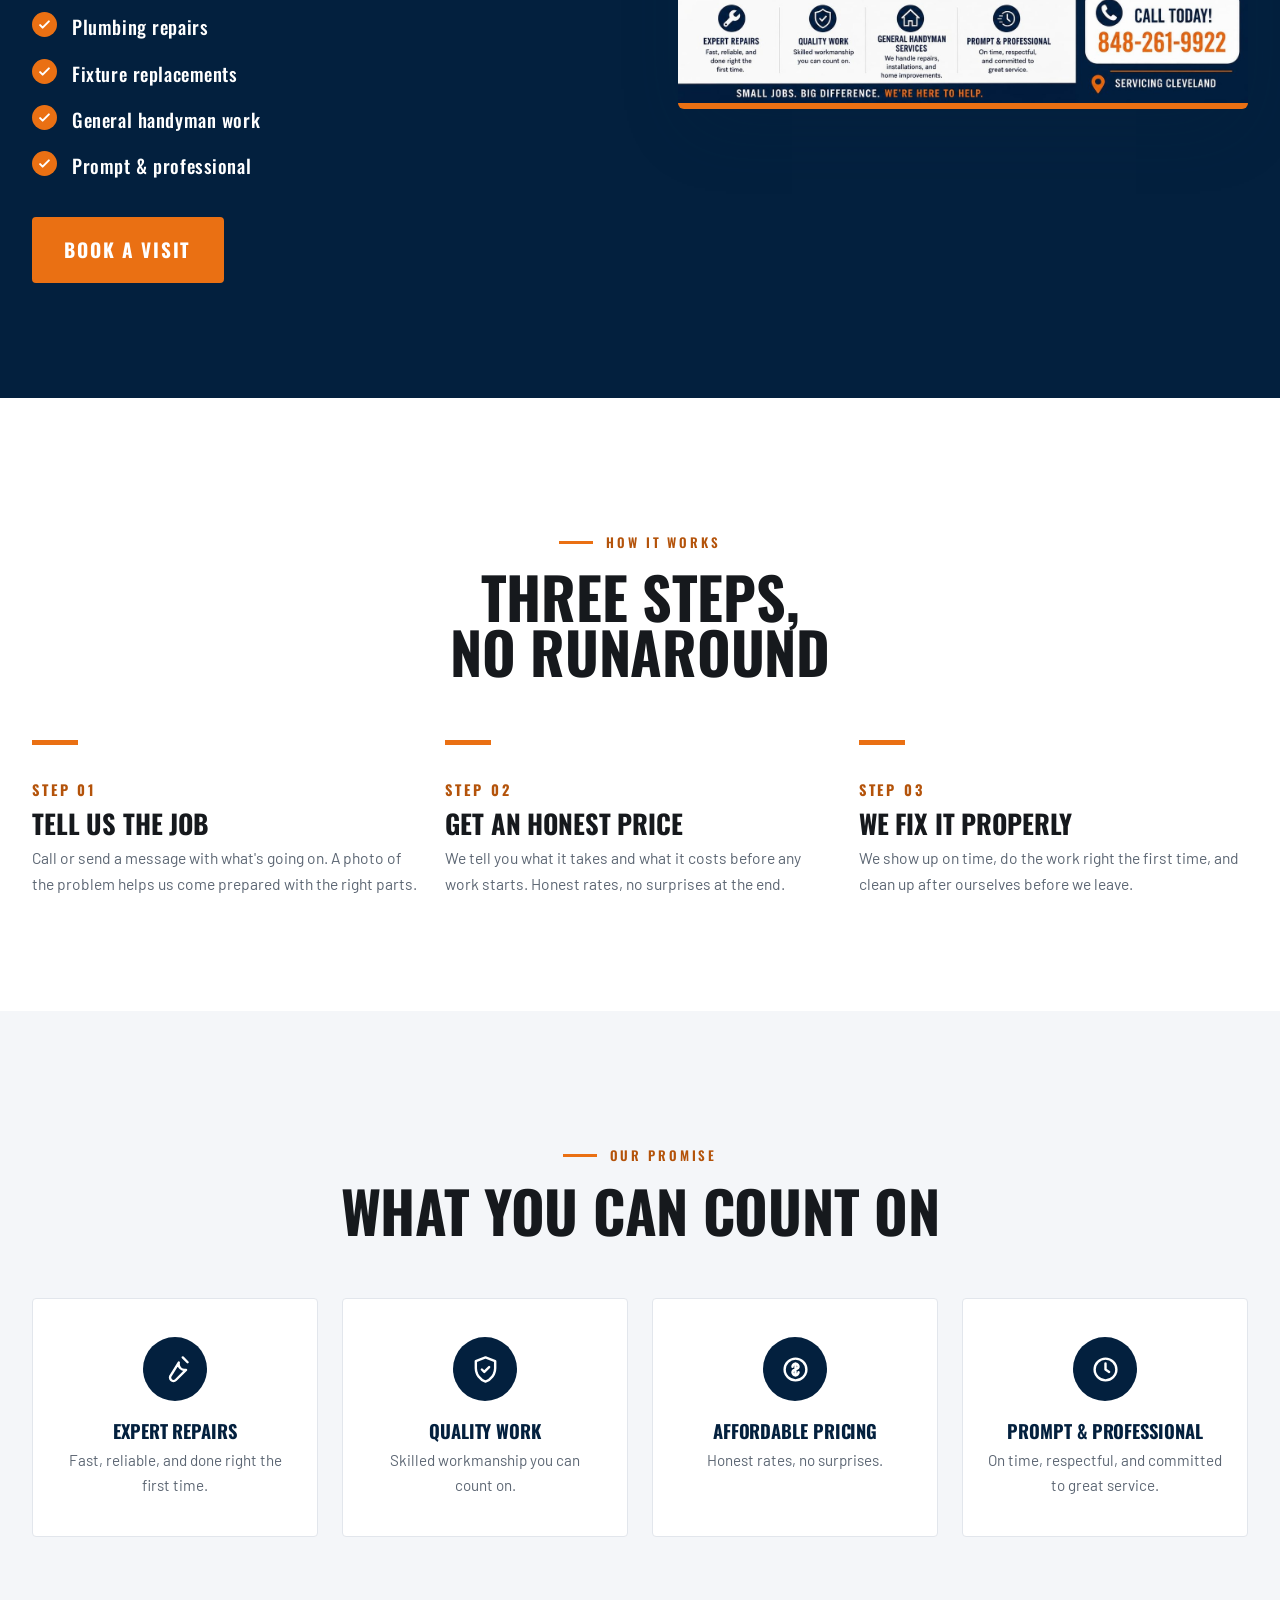
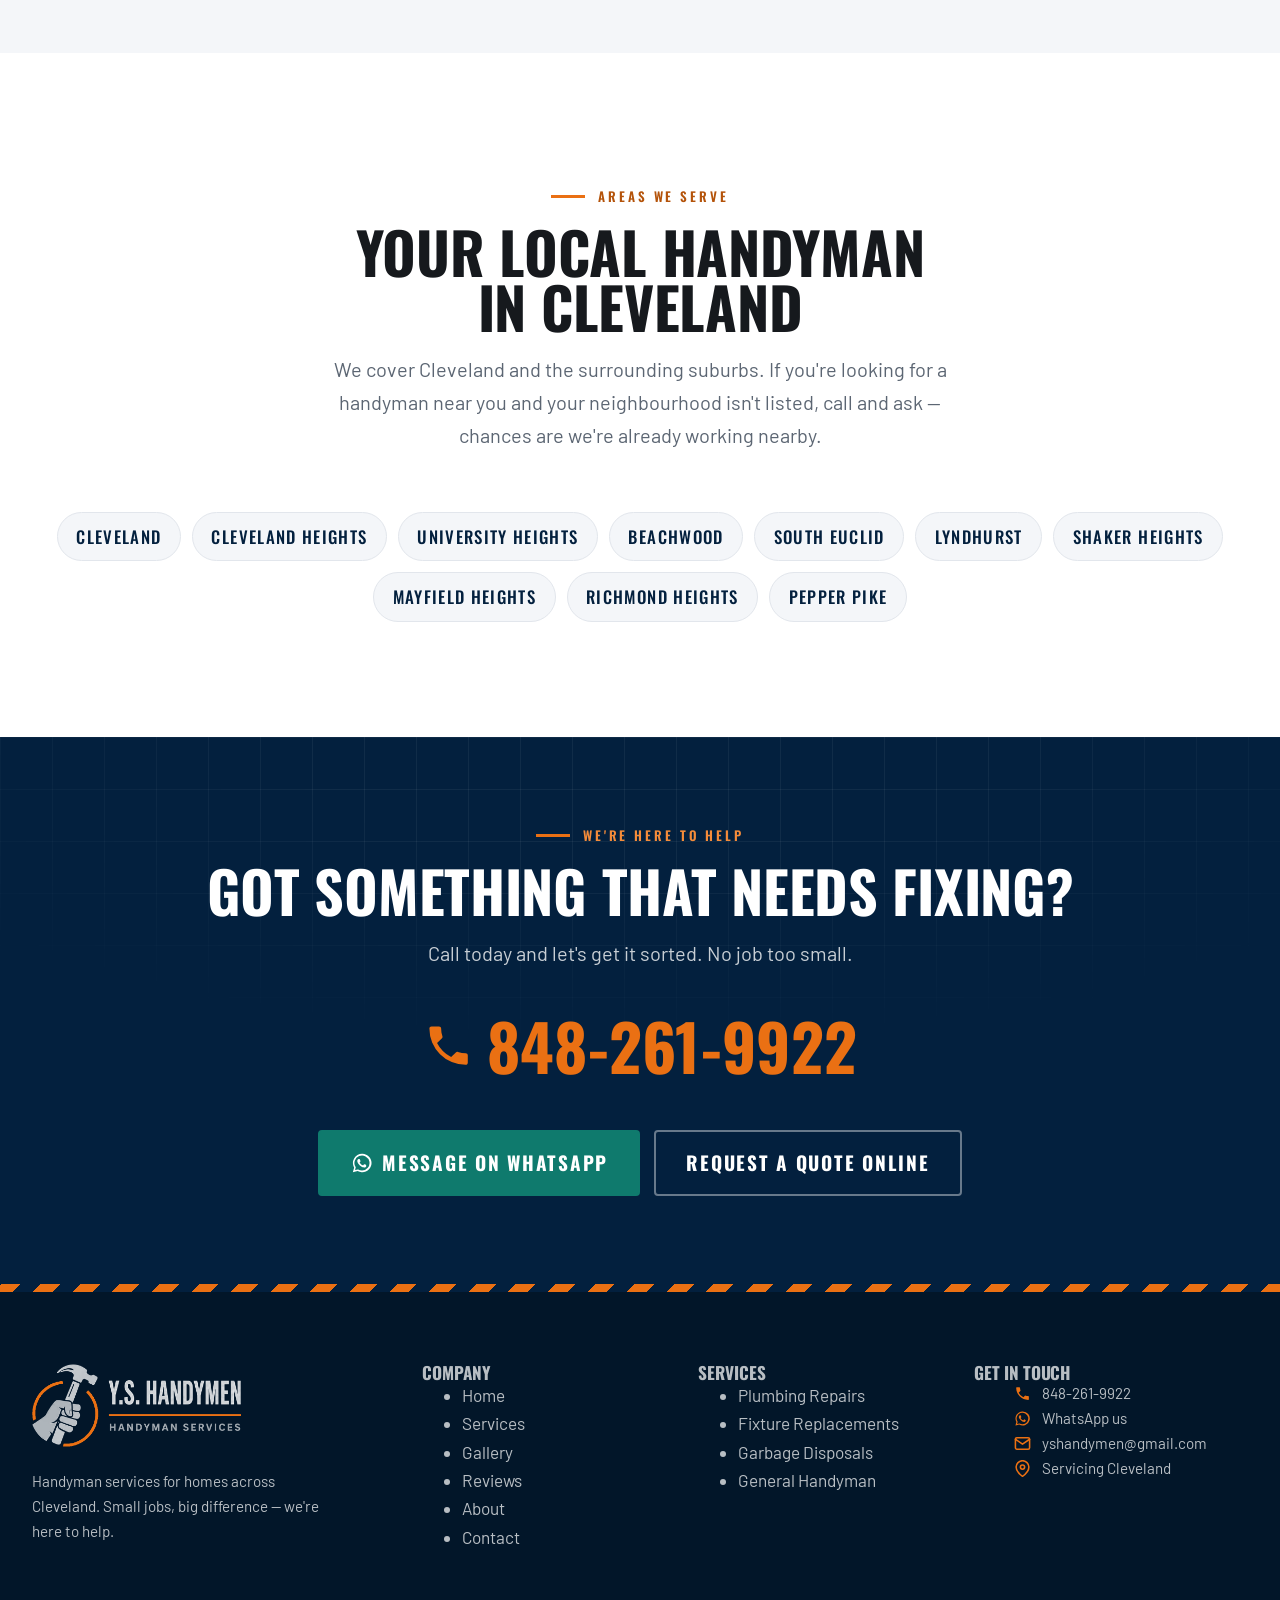
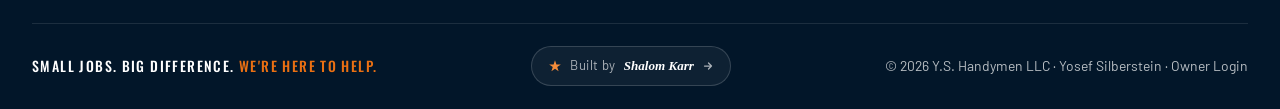
==== commit 6f0d06bd: "Finish the laundry-room wording so both service cards match the FAQ Co-Authored-By: Claude Opus 4.8 " ====
--- a/index.html
+++ b/index.html
@@ -541,7 +541,7 @@
         <ul class="svc__list">
           <li>Small-room vinyl plank &amp; tile</li>
           <li>Damaged plank replacement</li>
-          <li>Bathrooms, laundries &amp; entryways</li>
+          <li>Bathrooms, laundry rooms &amp; entryways</li>
           <li>Trim &amp; transition strips</li>
         </ul>
       </article>
